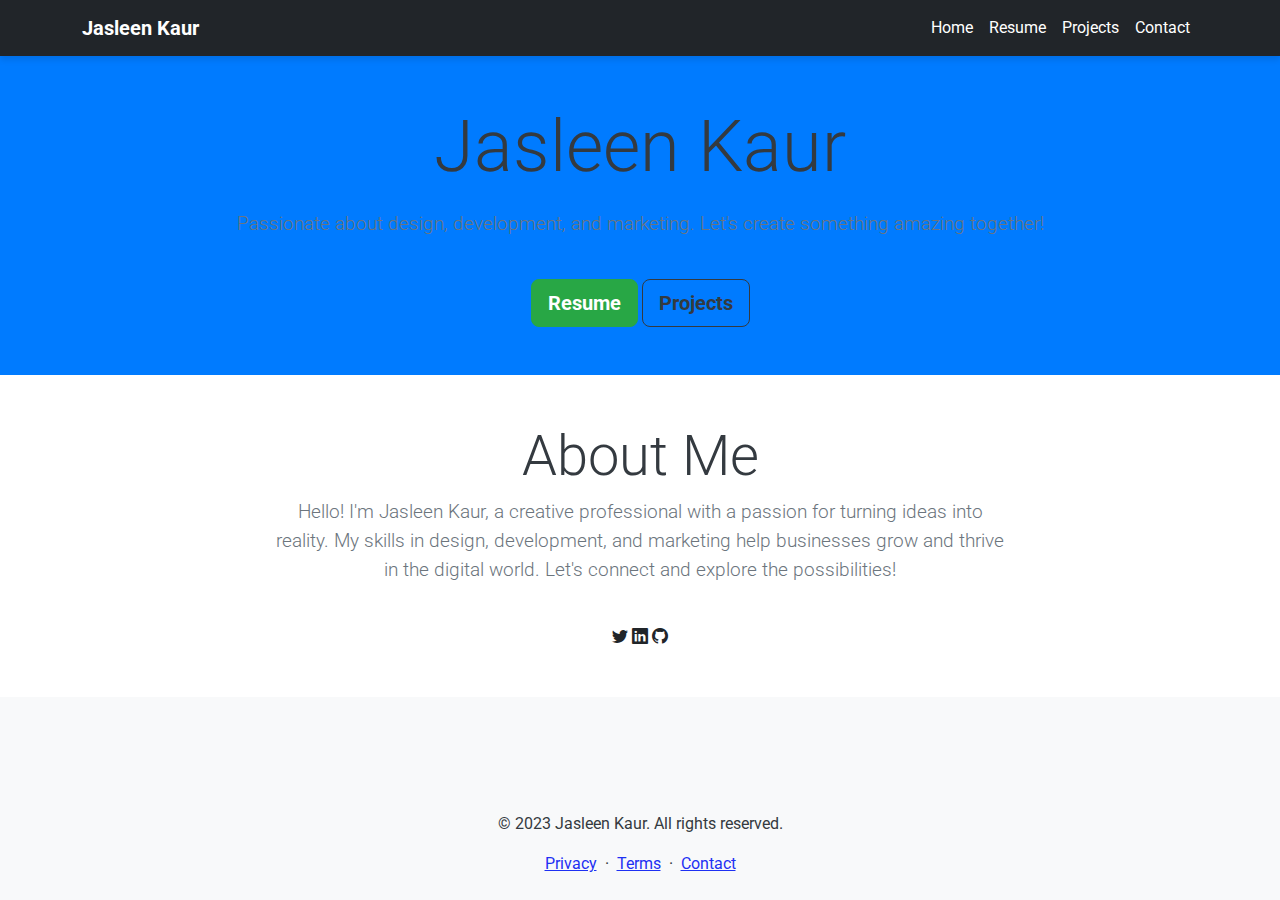
==== index.html @ 012f6db1 "initial commit" ====
<!DOCTYPE html>
<html lang="en">
  <head>
    <meta charset="utf-8" />
    <meta
      name="viewport"
      content="width=device-width, initial-scale=1, shrink-to-fit=no"
    />
    <meta name="description" content="Jasleen Kaur's Creative Portfolio" />
    <meta name="author" content="Jasleen Kaur" />
    <title>Jasleen's Portfolio</title>
    <!-- Favicon -->
    <link rel="icon" type="image/x-icon" href="assets/favicon.ico" />
    <!-- Google Fonts -->
    <link rel="preconnect" href="https://fonts.googleapis.com" />
    <link rel="preconnect" href="https://fonts.gstatic.com" crossorigin />
    <link
      href="https://fonts.googleapis.com/css2?family=Roboto:wght@300;400;700&display=swap"
      rel="stylesheet"
    />
    <!-- Bootstrap icons -->
    <link
      href="https://cdn.jsdelivr.net/npm/bootstrap-icons@1.8.1/font/bootstrap-icons.css"
      rel="stylesheet"
    />
    <!-- Custom styles -->
    <link href="css/custom-styles.css" rel="stylesheet" />
    <!-- Core theme CSS -->
    <link href="css/styles.css" rel="stylesheet" />
    <style>
      body {
        background-color: #f8f9fa;
        color: #343a40;
        font-family: "Roboto", sans-serif;
      }

      .navbar {
        background-color: #212529;
        box-shadow: 0 4px 6px rgba(0, 0, 0, 0.1);
      }

      .navbar-brand {
        color: #ffffff;
        font-weight: bold;
      }

      .navbar-nav .nav-link {
        color: #ffffff;
      }

      .navbar-toggler-icon {
        background-color: #ffffff;
      }

      header {
        background-color: #007bff;
        color: #ffffff;
        padding: 80px 0;
        text-align: center;
      }

      h1 {
        color: #343a40;
        font-size: 2.5rem;
        margin-bottom: 20px;
      }

      .lead {
        color: #6c757d;
        font-size: 1.2rem;
        margin-bottom: 40px;
      }

      .btn-primary {
        background-color: #28a745;
        border-color: #28a745;
        font-weight: bold;
      }

      .btn-outline-dark {
        color: #343a40;
        border-color: #343a40;
        font-weight: bold;
      }

      section {
        background-color: #ffffff;
        padding: 80px 0;
      }

      footer {
        background-color: #f8f9fa;
        color: #343a40;
        padding: 40px 0;
        text-align: center;
      }

      .profile-img {
        border: 8px solid #ffffff;
        border-radius: 50%;
      }
    </style>
  </head>
  <body class="d-flex flex-column h-100">
    <main class="flex-shrink-0">
      <!-- Navigation -->
      <nav class="navbar navbar-expand-lg navbar-dark">
        <div class="container">
          <a class="navbar-brand" href="index.html">Jasleen Kaur</a>
          <button
            class="navbar-toggler"
            type="button"
            data-bs-toggle="collapse"
            data-bs-target="#navbarNav"
            aria-controls="navbarNav"
            aria-expanded="false"
            aria-label="Toggle navigation"
          >
            <span class="navbar-toggler-icon"></span>
          </button>
          <div class="collapse navbar-collapse" id="navbarNav">
            <ul class="navbar-nav ms-auto">
              <li class="nav-item">
                <a class="nav-link" href="index.html">Home</a>
              </li>
              <li class="nav-item">
                <a class="nav-link" href="resume.html">Resume</a>
              </li>
              <li class="nav-item">
                <a class="nav-link" href="projects.html">Projects</a>
              </li>
              <li class="nav-item">
                <a class="nav-link" href="contact.html">Contact</a>
              </li>
            </ul>
          </div>
        </div>
      </nav>
      <!-- Header -->
      <header class="py-5">
        <div class="container">
          <h1 class="display-2">Jasleen Kaur</h1>
          <p class="lead">
            Passionate about design, development, and marketing. Let's create
            something amazing together!
          </p>
          <a class="btn btn-primary btn-lg" href="resume.html">Resume</a>
          <a class="btn btn-outline-dark btn-lg" href="projects.html"
            >Projects</a
          >
        </div>
      </header>
      <!-- About Section -->
      <section class="py-5">
        <div class="container">
          <div class="row justify-content-center">
            <div class="col-md-8 text-center">
              <h2 class="display-4">About Me</h2>
              <p class="lead">
                Hello! I'm Jasleen Kaur, a creative professional with a passion
                for turning ideas into reality. My skills in design,
                development, and marketing help businesses grow and thrive in
                the digital world. Let's connect and explore the possibilities!
              </p>
              <div class="social-links">
                <a href="#" class="text-dark"><i class="bi bi-twitter"></i></a>
                <a href="#" class="text-dark"><i class="bi bi-linkedin"></i></a>
                <a href="#" class="text-dark"><i class="bi bi-github"></i></a>
              </div>
            </div>
          </div>
        </div>
      </section>
    </main>
    <!-- Footer -->
    <footer class="py-4 mt-auto">
      <div class="container">
        <p>&copy; 2023 Jasleen Kaur. All rights reserved.</p>
        <div class="footer-links">
          <a href="#">Privacy</a>
          <span class="mx-1">&middot;</span>
          <a href="#">Terms</a>
          <span class="mx-1">&middot;</span>
          <a href="#">Contact</a>
        </div>
      </div>
    </footer>
    <!-- Bootstrap core JS -->
    <script src="https://cdn.jsdelivr.net/npm/bootstrap@5.2.3/dist/js/bootstrap.bundle.min.js"></script>
    <!-- Custom scripts -->
    <script src="js/custom-scripts.js"></script>
  </body>
</html>
---- css/styles.css ----
@charset "UTF-8";

:root {
  --bs-blue: #8157cf;
  --bs-indigo: #9968f3;
  --bs-purple: #8668be;
  --bs-pink: #953e69;
  --bs-red: #d26a75;
  --bs-orange: #fd7e14;
  --bs-yellow: #ffc107;
  --bs-green: #198754;
  --bs-teal: #20c997;
  --bs-cyan: #0dcaf0;
  --bs-black: #000;
  --bs-white: #fff;
  --bs-gray: #6c757d;
  --bs-gray-dark: #343a40;
  --bs-gray-100: #f8f9fa;
  --bs-gray-200: #e9ecef;
  --bs-gray-300: #dee2e6;
  --bs-gray-400: #ced4da;
  --bs-gray-500: #adb5bd;
  --bs-gray-600: #6c757d;
  --bs-gray-700: #495057;
  --bs-gray-800: #343a40;
  --bs-gray-900: #212529;
  --bs-primary: #6f42c1;
  --bs-secondary: #e21e80;
  --bs-success: #198754;
  --bs-info: #0dcaf0;
  --bs-warning: #ffc107;
  --bs-danger: #dc3545;
  --bs-light: #f8f9fa;
  --bs-dark: #212529;
  --bs-primary-rgb: 30, 48, 243;
  --bs-secondary-rgb: 226, 30, 128;
  --bs-success-rgb: 25, 135, 84;
  --bs-info-rgb: 13, 202, 240;
  --bs-warning-rgb: 255, 193, 7;
  --bs-danger-rgb: 220, 53, 69;
  --bs-light-rgb: 248, 249, 250;
  --bs-dark-rgb: 33, 37, 41;
  --bs-white-rgb: 255, 255, 255;
  --bs-black-rgb: 0, 0, 0;
  --bs-body-color-rgb: 33, 37, 41;
  --bs-body-bg-rgb: 255, 255, 255;
  --bs-font-sans-serif: "Plus Jakarta Sans";
  --bs-font-monospace: SFMono-Regular, Menlo, Monaco, Consolas,
    "Liberation Mono", "Courier New", monospace;
  --bs-gradient: linear-gradient(
    180deg,
    rgba(255, 255, 255, 0.15),
    rgba(255, 255, 255, 0)
  );
  --bs-body-font-family: var(--bs-font-sans-serif);
  --bs-body-font-size: 1rem;
  --bs-body-font-weight: 400;
  --bs-body-line-height: 1.5;
  --bs-body-color: #212529;
  --bs-body-bg: #fff;
  --bs-border-width: 1px;
  --bs-border-style: solid;
  --bs-border-color: #dee2e6;
  --bs-border-color-translucent: rgba(0, 0, 0, 0.175);
  --bs-border-radius: 0.375rem;
  --bs-border-radius-sm: 0.25rem;
  --bs-border-radius-lg: 0.5rem;
  --bs-border-radius-xl: 1rem;
  --bs-border-radius-2xl: 2rem;
  --bs-border-radius-pill: 50rem;
  --bs-link-color: #1e30f3;
  --bs-link-hover-color: #1826c2;
  --bs-code-color: #9b4470;
  --bs-highlight-bg: #fff3cd;
}

*,
*::before,
*::after {
  box-sizing: border-box;
}

@media (prefers-reduced-motion: no-preference) {
  :root {
    scroll-behavior: smooth;
  }
}

body {
  margin: 0;
  font-family: var(--bs-body-font-family);
  font-size: var(--bs-body-font-size);
  font-weight: var(--bs-body-font-weight);
  line-height: var(--bs-body-line-height);
  color: var(--bs-body-color);
  text-align: var(--bs-body-text-align);
  background-color: var(--bs-body-bg);
  -webkit-text-size-adjust: 100%;
  -webkit-tap-highlight-color: rgba(0, 0, 0, 0);
}

hr {
  margin: 1rem 0;
  color: inherit;
  border: 0;
  border-top: 1px solid;
  opacity: 0.25;
}

h6,
.h6,
h5,
.h5,
h4,
.h4,
h3,
.h3,
h2,
.h2,
h1,
.h1 {
  margin-top: 0;
  margin-bottom: 0.5rem;
  font-weight: 500;
  line-height: 1.2;
}

h1,
.h1 {
  font-size: calc(1.375rem + 1.5vw);
}
@media (min-width: 1200px) {
  h1,
  .h1 {
    font-size: 2.5rem;
  }
}

h2,
.h2 {
  font-size: calc(1.325rem + 0.9vw);
}
@media (min-width: 1200px) {
  h2,
  .h2 {
    font-size: 2rem;
  }
}

h3,
.h3 {
  font-size: calc(1.3rem + 0.6vw);
}
@media (min-width: 1200px) {
  h3,
  .h3 {
    font-size: 1.75rem;
  }
}

h4,
.h4 {
  font-size: calc(1.275rem + 0.3vw);
}
@media (min-width: 1200px) {
  h4,
  .h4 {
    font-size: 1.5rem;
  }
}

h5,
.h5 {
  font-size: 1.25rem;
}

h6,
.h6 {
  font-size: 1rem;
}

p {
  margin-top: 0;
  margin-bottom: 1rem;
}

abbr[title] {
  -webkit-text-decoration: underline dotted;
  text-decoration: underline dotted;
  cursor: help;
  -webkit-text-decoration-skip-ink: none;
  text-decoration-skip-ink: none;
}

address {
  margin-bottom: 1rem;
  font-style: normal;
  line-height: inherit;
}

ol,
ul {
  padding-left: 2rem;
}

ol,
ul,
dl {
  margin-top: 0;
  margin-bottom: 1rem;
}

ol ol,
ul ul,
ol ul,
ul ol {
  margin-bottom: 0;
}

dt {
  font-weight: 700;
}

dd {
  margin-bottom: 0.5rem;
  margin-left: 0;
}

blockquote {
  margin: 0 0 1rem;
}

b,
strong {
  font-weight: bolder;
}

small,
.small {
  font-size: 0.875em;
}

mark,
.mark {
  padding: 0.1875em;
  background-color: var(--bs-highlight-bg);
}

sub,
sup {
  position: relative;
  font-size: 0.75em;
  line-height: 0;
  vertical-align: baseline;
}

sub {
  bottom: -0.25em;
}

sup {
  top: -0.5em;
}

a {
  color: var(--bs-link-color);
  text-decoration: underline;
}
a:hover {
  color: var(--bs-link-hover-color);
}

a:not([href]):not([class]),
a:not([href]):not([class]):hover {
  color: inherit;
  text-decoration: none;
}

pre,
code,
kbd,
samp {
  font-family: var(--bs-font-monospace);
  font-size: 1em;
}

pre {
  display: block;
  margin-top: 0;
  margin-bottom: 1rem;
  overflow: auto;
  font-size: 0.875em;
}
pre code {
  font-size: inherit;
  color: inherit;
  word-break: normal;
}

code {
  font-size: 0.875em;
  color: var(--bs-code-color);
  word-wrap: break-word;
}
a > code {
  color: inherit;
}

kbd {
  padding: 0.1875rem 0.375rem;
  font-size: 0.875em;
  color: var(--bs-body-bg);
  background-color: var(--bs-body-color);
  border-radius: 0.25rem;
}
kbd kbd {
  padding: 0;
  font-size: 1em;
}

figure {
  margin: 0 0 1rem;
}

img,
svg {
  vertical-align: middle;
}

table {
  caption-side: bottom;
  border-collapse: collapse;
}

caption {
  padding-top: 0.5rem;
  padding-bottom: 0.5rem;
  color: #6c757d;
  text-align: left;
}

th {
  text-align: inherit;
  text-align: -webkit-match-parent;
}

thead,
tbody,
tfoot,
tr,
td,
th {
  border-color: inherit;
  border-style: solid;
  border-width: 0;
}

label {
  display: inline-block;
}

button {
  border-radius: 0;
}

button:focus:not(:focus-visible) {
  outline: 0;
}

input,
button,
select,
optgroup,
textarea {
  margin: 0;
  font-family: inherit;
  font-size: inherit;
  line-height: inherit;
}

button,
select {
  text-transform: none;
}

[role="button"] {
  cursor: pointer;
}

select {
  word-wrap: normal;
}
select:disabled {
  opacity: 1;
}

[list]:not([type="date"]):not([type="datetime-local"]):not([type="month"]):not(
    [type="week"]
  ):not([type="time"])::-webkit-calendar-picker-indicator {
  display: none !important;
}

button,
[type="button"],
[type="reset"],
[type="submit"] {
  -webkit-appearance: button;
}
button:not(:disabled),
[type="button"]:not(:disabled),
[type="reset"]:not(:disabled),
[type="submit"]:not(:disabled) {
  cursor: pointer;
}

::-moz-focus-inner {
  padding: 0;
  border-style: none;
}

textarea {
  resize: vertical;
}

fieldset {
  min-width: 0;
  padding: 0;
  margin: 0;
  border: 0;
}

legend {
  float: left;
  width: 100%;
  padding: 0;
  margin-bottom: 0.5rem;
  font-size: calc(1.275rem + 0.3vw);
  line-height: inherit;
}
@media (min-width: 1200px) {
  legend {
    font-size: 1.5rem;
  }
}
legend + * {
  clear: left;
}

::-webkit-datetime-edit-fields-wrapper,
::-webkit-datetime-edit-text,
::-webkit-datetime-edit-minute,
::-webkit-datetime-edit-hour-field,
::-webkit-datetime-edit-day-field,
::-webkit-datetime-edit-month-field,
::-webkit-datetime-edit-year-field {
  padding: 0;
}

::-webkit-inner-spin-button {
  height: auto;
}

[type="search"] {
  outline-offset: -2px;
  -webkit-appearance: textfield;
}

/* rtl:raw:
[type="tel"],
[type="url"],
[type="email"],
[type="number"] {
  direction: ltr;
}
*/
::-webkit-search-decoration {
  -webkit-appearance: none;
}

::-webkit-color-swatch-wrapper {
  padding: 0;
}

::file-selector-button {
  font: inherit;
  -webkit-appearance: button;
}

output {
  display: inline-block;
}

iframe {
  border: 0;
}

summary {
  display: list-item;
  cursor: pointer;
}

progress {
  vertical-align: baseline;
}

[hidden] {
  display: none !important;
}

.lead {
  font-size: 1.25rem;
  font-weight: 300;
}

.display-1 {
  font-size: calc(1.625rem + 4.5vw);
  font-weight: 300;
  line-height: 1.2;
}
@media (min-width: 1200px) {
  .display-1 {
    font-size: 5rem;
  }
}

.display-2 {
  font-size: calc(1.575rem + 3.9vw);
  font-weight: 300;
  line-height: 1.2;
}
@media (min-width: 1200px) {
  .display-2 {
    font-size: 4.5rem;
  }
}

.display-3 {
  font-size: calc(1.525rem + 3.3vw);
  font-weight: 300;
  line-height: 1.2;
}
@media (min-width: 1200px) {
  .display-3 {
    font-size: 4rem;
  }
}

.display-4 {
  font-size: calc(1.475rem + 2.7vw);
  font-weight: 300;
  line-height: 1.2;
}
@media (min-width: 1200px) {
  .display-4 {
    font-size: 3.5rem;
  }
}

.display-5 {
  font-size: calc(1.425rem + 2.1vw);
  font-weight: 300;
  line-height: 1.2;
}
@media (min-width: 1200px) {
  .display-5 {
    font-size: 3rem;
  }
}

.display-6 {
  font-size: calc(1.375rem + 1.5vw);
  font-weight: 300;
  line-height: 1.2;
}
@media (min-width: 1200px) {
  .display-6 {
    font-size: 2.5rem;
  }
}

.list-unstyled {
  padding-left: 0;
  list-style: none;
}

.list-inline {
  padding-left: 0;
  list-style: none;
}

.list-inline-item {
  display: inline-block;
}
.list-inline-item:not(:last-child) {
  margin-right: 0.5rem;
}

.initialism {
  font-size: 0.875em;
  text-transform: uppercase;
}

.blockquote {
  margin-bottom: 1rem;
  font-size: 1.25rem;
}
.blockquote > :last-child {
  margin-bottom: 0;
}

.blockquote-footer {
  margin-top: -1rem;
  margin-bottom: 1rem;
  font-size: 0.875em;
  color: #6c757d;
}
.blockquote-footer::before {
  content: "— ";
}

.img-fluid {
  max-width: 100%;
  height: auto;
}

.img-thumbnail {
  padding: 0.25rem;
  background-color: #fff;
  border: 1px solid var(--bs-border-color);
  border-radius: 0.375rem;
  max-width: 100%;
  height: auto;
}

.figure {
  display: inline-block;
}

.figure-img {
  margin-bottom: 0.5rem;
  line-height: 1;
}

.figure-caption {
  font-size: 0.875em;
  color: #6c757d;
}

.container,
.container-fluid,
.container-xxl,
.container-xl,
.container-lg,
.container-md,
.container-sm {
  --bs-gutter-x: 1.5rem;
  --bs-gutter-y: 0;
  width: 100%;
  padding-right: calc(var(--bs-gutter-x) * 0.5);
  padding-left: calc(var(--bs-gutter-x) * 0.5);
  margin-right: auto;
  margin-left: auto;
}

@media (min-width: 576px) {
  .container-sm,
  .container {
    max-width: 540px;
  }
}
@media (min-width: 768px) {
  .container-md,
  .container-sm,
  .container {
    max-width: 720px;
  }
}
@media (min-width: 992px) {
  .container-lg,
  .container-md,
  .container-sm,
  .container {
    max-width: 960px;
  }
}
@media (min-width: 1200px) {
  .container-xl,
  .container-lg,
  .container-md,
  .container-sm,
  .container {
    max-width: 1140px;
  }
}
@media (min-width: 1400px) {
  .container-xxl,
  .container-xl,
  .container-lg,
  .container-md,
  .container-sm,
  .container {
    max-width: 1320px;
  }
}
.row {
  --bs-gutter-x: 1.5rem;
  --bs-gutter-y: 0;
  display: flex;
  flex-wrap: wrap;
  margin-top: calc(-1 * var(--bs-gutter-y));
  margin-right: calc(-0.5 * var(--bs-gutter-x));
  margin-left: calc(-0.5 * var(--bs-gutter-x));
}
.row > * {
  flex-shrink: 0;
  width: 100%;
  max-width: 100%;
  padding-right: calc(var(--bs-gutter-x) * 0.5);
  padding-left: calc(var(--bs-gutter-x) * 0.5);
  margin-top: var(--bs-gutter-y);
}

.col {
  flex: 1 0 0%;
}

.row-cols-auto > * {
  flex: 0 0 auto;
  width: auto;
}

.row-cols-1 > * {
  flex: 0 0 auto;
  width: 100%;
}

.row-cols-2 > * {
  flex: 0 0 auto;
  width: 50%;
}

.row-cols-3 > * {
  flex: 0 0 auto;
  width: 33.3333333333%;
}

.row-cols-4 > * {
  flex: 0 0 auto;
  width: 25%;
}

.row-cols-5 > * {
  flex: 0 0 auto;
  width: 20%;
}

.row-cols-6 > * {
  flex: 0 0 auto;
  width: 16.6666666667%;
}

.col-auto {
  flex: 0 0 auto;
  width: auto;
}

.col-1 {
  flex: 0 0 auto;
  width: 8.33333333%;
}

.col-2 {
  flex: 0 0 auto;
  width: 16.66666667%;
}

.col-3 {
  flex: 0 0 auto;
  width: 25%;
}

.col-4 {
  flex: 0 0 auto;
  width: 33.33333333%;
}

.col-5 {
  flex: 0 0 auto;
  width: 41.66666667%;
}

.col-6 {
  flex: 0 0 auto;
  width: 50%;
}

.col-7 {
  flex: 0 0 auto;
  width: 58.33333333%;
}

.col-8 {
  flex: 0 0 auto;
  width: 66.66666667%;
}

.col-9 {
  flex: 0 0 auto;
  width: 75%;
}

.col-10 {
  flex: 0 0 auto;
  width: 83.33333333%;
}

.col-11 {
  flex: 0 0 auto;
  width: 91.66666667%;
}

.col-12 {
  flex: 0 0 auto;
  width: 100%;
}

.offset-1 {
  margin-left: 8.33333333%;
}

.offset-2 {
  margin-left: 16.66666667%;
}

.offset-3 {
  margin-left: 25%;
}

.offset-4 {
  margin-left: 33.33333333%;
}

.offset-5 {
  margin-left: 41.66666667%;
}

.offset-6 {
  margin-left: 50%;
}

.offset-7 {
  margin-left: 58.33333333%;
}

.offset-8 {
  margin-left: 66.66666667%;
}

.offset-9 {
  margin-left: 75%;
}

.offset-10 {
  margin-left: 83.33333333%;
}

.offset-11 {
  margin-left: 91.66666667%;
}

.g-0,
.gx-0 {
  --bs-gutter-x: 0;
}

.g-0,
.gy-0 {
  --bs-gutter-y: 0;
}

.g-1,
.gx-1 {
  --bs-gutter-x: 0.25rem;
}

.g-1,
.gy-1 {
  --bs-gutter-y: 0.25rem;
}

.g-2,
.gx-2 {
  --bs-gutter-x: 0.5rem;
}

.g-2,
.gy-2 {
  --bs-gutter-y: 0.5rem;
}

.g-3,
.gx-3 {
  --bs-gutter-x: 1rem;
}

.g-3,
.gy-3 {
  --bs-gutter-y: 1rem;
}

.g-4,
.gx-4 {
  --bs-gutter-x: 1.5rem;
}

.g-4,
.gy-4 {
  --bs-gutter-y: 1.5rem;
}

.g-5,
.gx-5 {
  --bs-gutter-x: 3rem;
}

.g-5,
.gy-5 {
  --bs-gutter-y: 3rem;
}

@media (min-width: 576px) {
  .col-sm {
    flex: 1 0 0%;
  }
  .row-cols-sm-auto > * {
    flex: 0 0 auto;
    width: auto;
  }
  .row-cols-sm-1 > * {
    flex: 0 0 auto;
    width: 100%;
  }
  .row-cols-sm-2 > * {
    flex: 0 0 auto;
    width: 50%;
  }
  .row-cols-sm-3 > * {
    flex: 0 0 auto;
    width: 33.3333333333%;
  }
  .row-cols-sm-4 > * {
    flex: 0 0 auto;
    width: 25%;
  }
  .row-cols-sm-5 > * {
    flex: 0 0 auto;
    width: 20%;
  }
  .row-cols-sm-6 > * {
    flex: 0 0 auto;
    width: 16.6666666667%;
  }
  .col-sm-auto {
    flex: 0 0 auto;
    width: auto;
  }
  .col-sm-1 {
    flex: 0 0 auto;
    width: 8.33333333%;
  }
  .col-sm-2 {
    flex: 0 0 auto;
    width: 16.66666667%;
  }
  .col-sm-3 {
    flex: 0 0 auto;
    width: 25%;
  }
  .col-sm-4 {
    flex: 0 0 auto;
    width: 33.33333333%;
  }
  .col-sm-5 {
    flex: 0 0 auto;
    width: 41.66666667%;
  }
  .col-sm-6 {
    flex: 0 0 auto;
    width: 50%;
  }
  .col-sm-7 {
    flex: 0 0 auto;
    width: 58.33333333%;
  }
  .col-sm-8 {
    flex: 0 0 auto;
    width: 66.66666667%;
  }
  .col-sm-9 {
    flex: 0 0 auto;
    width: 75%;
  }
  .col-sm-10 {
    flex: 0 0 auto;
    width: 83.33333333%;
  }
  .col-sm-11 {
    flex: 0 0 auto;
    width: 91.66666667%;
  }
  .col-sm-12 {
    flex: 0 0 auto;
    width: 100%;
  }
  .offset-sm-0 {
    margin-left: 0;
  }
  .offset-sm-1 {
    margin-left: 8.33333333%;
  }
  .offset-sm-2 {
    margin-left: 16.66666667%;
  }
  .offset-sm-3 {
    margin-left: 25%;
  }
  .offset-sm-4 {
    margin-left: 33.33333333%;
  }
  .offset-sm-5 {
    margin-left: 41.66666667%;
  }
  .offset-sm-6 {
    margin-left: 50%;
  }
  .offset-sm-7 {
    margin-left: 58.33333333%;
  }
  .offset-sm-8 {
    margin-left: 66.66666667%;
  }
  .offset-sm-9 {
    margin-left: 75%;
  }
  .offset-sm-10 {
    margin-left: 83.33333333%;
  }
  .offset-sm-11 {
    margin-left: 91.66666667%;
  }
  .g-sm-0,
  .gx-sm-0 {
    --bs-gutter-x: 0;
  }
  .g-sm-0,
  .gy-sm-0 {
    --bs-gutter-y: 0;
  }
  .g-sm-1,
  .gx-sm-1 {
    --bs-gutter-x: 0.25rem;
  }
  .g-sm-1,
  .gy-sm-1 {
    --bs-gutter-y: 0.25rem;
  }
  .g-sm-2,
  .gx-sm-2 {
    --bs-gutter-x: 0.5rem;
  }
  .g-sm-2,
  .gy-sm-2 {
    --bs-gutter-y: 0.5rem;
  }
  .g-sm-3,
  .gx-sm-3 {
    --bs-gutter-x: 1rem;
  }
  .g-sm-3,
  .gy-sm-3 {
    --bs-gutter-y: 1rem;
  }
  .g-sm-4,
  .gx-sm-4 {
    --bs-gutter-x: 1.5rem;
  }
  .g-sm-4,
  .gy-sm-4 {
    --bs-gutter-y: 1.5rem;
  }
  .g-sm-5,
  .gx-sm-5 {
    --bs-gutter-x: 3rem;
  }
  .g-sm-5,
  .gy-sm-5 {
    --bs-gutter-y: 3rem;
  }
}
@media (min-width: 768px) {
  .col-md {
    flex: 1 0 0%;
  }
  .row-cols-md-auto > * {
    flex: 0 0 auto;
    width: auto;
  }
  .row-cols-md-1 > * {
    flex: 0 0 auto;
    width: 100%;
  }
  .row-cols-md-2 > * {
    flex: 0 0 auto;
    width: 50%;
  }
  .row-cols-md-3 > * {
    flex: 0 0 auto;
    width: 33.3333333333%;
  }
  .row-cols-md-4 > * {
    flex: 0 0 auto;
    width: 25%;
  }
  .row-cols-md-5 > * {
    flex: 0 0 auto;
    width: 20%;
  }
  .row-cols-md-6 > * {
    flex: 0 0 auto;
    width: 16.6666666667%;
  }
  .col-md-auto {
    flex: 0 0 auto;
    width: auto;
  }
  .col-md-1 {
    flex: 0 0 auto;
    width: 8.33333333%;
  }
  .col-md-2 {
    flex: 0 0 auto;
    width: 16.66666667%;
  }
  .col-md-3 {
    flex: 0 0 auto;
    width: 25%;
  }
  .col-md-4 {
    flex: 0 0 auto;
    width: 33.33333333%;
  }
  .col-md-5 {
    flex: 0 0 auto;
    width: 41.66666667%;
  }
  .col-md-6 {
    flex: 0 0 auto;
    width: 50%;
  }
  .col-md-7 {
    flex: 0 0 auto;
    width: 58.33333333%;
  }
  .col-md-8 {
    flex: 0 0 auto;
    width: 66.66666667%;
  }
  .col-md-9 {
    flex: 0 0 auto;
    width: 75%;
  }
  .col-md-10 {
    flex: 0 0 auto;
    width: 83.33333333%;
  }
  .col-md-11 {
    flex: 0 0 auto;
    width: 91.66666667%;
  }
  .col-md-12 {
    flex: 0 0 auto;
    width: 100%;
  }
  .offset-md-0 {
    margin-left: 0;
  }
  .offset-md-1 {
    margin-left: 8.33333333%;
  }
  .offset-md-2 {
    margin-left: 16.66666667%;
  }
  .offset-md-3 {
    margin-left: 25%;
  }
  .offset-md-4 {
    margin-left: 33.33333333%;
  }
  .offset-md-5 {
    margin-left: 41.66666667%;
  }
  .offset-md-6 {
    margin-left: 50%;
  }
  .offset-md-7 {
    margin-left: 58.33333333%;
  }
  .offset-md-8 {
    margin-left: 66.66666667%;
  }
  .offset-md-9 {
    margin-left: 75%;
  }
  .offset-md-10 {
    margin-left: 83.33333333%;
  }
  .offset-md-11 {
    margin-left: 91.66666667%;
  }
  .g-md-0,
  .gx-md-0 {
    --bs-gutter-x: 0;
  }
  .g-md-0,
  .gy-md-0 {
    --bs-gutter-y: 0;
  }
  .g-md-1,
  .gx-md-1 {
    --bs-gutter-x: 0.25rem;
  }
  .g-md-1,
  .gy-md-1 {
    --bs-gutter-y: 0.25rem;
  }
  .g-md-2,
  .gx-md-2 {
    --bs-gutter-x: 0.5rem;
  }
  .g-md-2,
  .gy-md-2 {
    --bs-gutter-y: 0.5rem;
  }
  .g-md-3,
  .gx-md-3 {
    --bs-gutter-x: 1rem;
  }
  .g-md-3,
  .gy-md-3 {
    --bs-gutter-y: 1rem;
  }
  .g-md-4,
  .gx-md-4 {
    --bs-gutter-x: 1.5rem;
  }
  .g-md-4,
  .gy-md-4 {
    --bs-gutter-y: 1.5rem;
  }
  .g-md-5,
  .gx-md-5 {
    --bs-gutter-x: 3rem;
  }
  .g-md-5,
  .gy-md-5 {
    --bs-gutter-y: 3rem;
  }
}
@media (min-width: 992px) {
  .col-lg {
    flex: 1 0 0%;
  }
  .row-cols-lg-auto > * {
    flex: 0 0 auto;
    width: auto;
  }
  .row-cols-lg-1 > * {
    flex: 0 0 auto;
    width: 100%;
  }
  .row-cols-lg-2 > * {
    flex: 0 0 auto;
    width: 50%;
  }
  .row-cols-lg-3 > * {
    flex: 0 0 auto;
    width: 33.3333333333%;
  }
  .row-cols-lg-4 > * {
    flex: 0 0 auto;
    width: 25%;
  }
  .row-cols-lg-5 > * {
    flex: 0 0 auto;
    width: 20%;
  }
  .row-cols-lg-6 > * {
    flex: 0 0 auto;
    width: 16.6666666667%;
  }
  .col-lg-auto {
    flex: 0 0 auto;
    width: auto;
  }
  .col-lg-1 {
    flex: 0 0 auto;
    width: 8.33333333%;
  }
  .col-lg-2 {
    flex: 0 0 auto;
    width: 16.66666667%;
  }
  .col-lg-3 {
    flex: 0 0 auto;
    width: 25%;
  }
  .col-lg-4 {
    flex: 0 0 auto;
    width: 33.33333333%;
  }
  .col-lg-5 {
    flex: 0 0 auto;
    width: 41.66666667%;
  }
  .col-lg-6 {
    flex: 0 0 auto;
    width: 50%;
  }
  .col-lg-7 {
    flex: 0 0 auto;
    width: 58.33333333%;
  }
  .col-lg-8 {
    flex: 0 0 auto;
    width: 66.66666667%;
  }
  .col-lg-9 {
    flex: 0 0 auto;
    width: 75%;
  }
  .col-lg-10 {
    flex: 0 0 auto;
    width: 83.33333333%;
  }
  .col-lg-11 {
    flex: 0 0 auto;
    width: 91.66666667%;
  }
  .col-lg-12 {
    flex: 0 0 auto;
    width: 100%;
  }
  .offset-lg-0 {
    margin-left: 0;
  }
  .offset-lg-1 {
    margin-left: 8.33333333%;
  }
  .offset-lg-2 {
    margin-left: 16.66666667%;
  }
  .offset-lg-3 {
    margin-left: 25%;
  }
  .offset-lg-4 {
    margin-left: 33.33333333%;
  }
  .offset-lg-5 {
    margin-left: 41.66666667%;
  }
  .offset-lg-6 {
    margin-left: 50%;
  }
  .offset-lg-7 {
    margin-left: 58.33333333%;
  }
  .offset-lg-8 {
    margin-left: 66.66666667%;
  }
  .offset-lg-9 {
    margin-left: 75%;
  }
  .offset-lg-10 {
    margin-left: 83.33333333%;
  }
  .offset-lg-11 {
    margin-left: 91.66666667%;
  }
  .g-lg-0,
  .gx-lg-0 {
    --bs-gutter-x: 0;
  }
  .g-lg-0,
  .gy-lg-0 {
    --bs-gutter-y: 0;
  }
  .g-lg-1,
  .gx-lg-1 {
    --bs-gutter-x: 0.25rem;
  }
  .g-lg-1,
  .gy-lg-1 {
    --bs-gutter-y: 0.25rem;
  }
  .g-lg-2,
  .gx-lg-2 {
    --bs-gutter-x: 0.5rem;
  }
  .g-lg-2,
  .gy-lg-2 {
    --bs-gutter-y: 0.5rem;
  }
  .g-lg-3,
  .gx-lg-3 {
    --bs-gutter-x: 1rem;
  }
  .g-lg-3,
  .gy-lg-3 {
    --bs-gutter-y: 1rem;
  }
  .g-lg-4,
  .gx-lg-4 {
    --bs-gutter-x: 1.5rem;
  }
  .g-lg-4,
  .gy-lg-4 {
    --bs-gutter-y: 1.5rem;
  }
  .g-lg-5,
  .gx-lg-5 {
    --bs-gutter-x: 3rem;
  }
  .g-lg-5,
  .gy-lg-5 {
    --bs-gutter-y: 3rem;
  }
}
@media (min-width: 1200px) {
  .col-xl {
    flex: 1 0 0%;
  }
  .row-cols-xl-auto > * {
    flex: 0 0 auto;
    width: auto;
  }
  .row-cols-xl-1 > * {
    flex: 0 0 auto;
    width: 100%;
  }
  .row-cols-xl-2 > * {
    flex: 0 0 auto;
    width: 50%;
  }
  .row-cols-xl-3 > * {
    flex: 0 0 auto;
    width: 33.3333333333%;
  }
  .row-cols-xl-4 > * {
    flex: 0 0 auto;
    width: 25%;
  }
  .row-cols-xl-5 > * {
    flex: 0 0 auto;
    width: 20%;
  }
  .row-cols-xl-6 > * {
    flex: 0 0 auto;
    width: 16.6666666667%;
  }
  .col-xl-auto {
    flex: 0 0 auto;
    width: auto;
  }
  .col-xl-1 {
    flex: 0 0 auto;
    width: 8.33333333%;
  }
  .col-xl-2 {
    flex: 0 0 auto;
    width: 16.66666667%;
  }
  .col-xl-3 {
    flex: 0 0 auto;
    width: 25%;
  }
  .col-xl-4 {
    flex: 0 0 auto;
    width: 33.33333333%;
  }
  .col-xl-5 {
    flex: 0 0 auto;
    width: 41.66666667%;
  }
  .col-xl-6 {
    flex: 0 0 auto;
    width: 50%;
  }
  .col-xl-7 {
    flex: 0 0 auto;
    width: 58.33333333%;
  }
  .col-xl-8 {
    flex: 0 0 auto;
    width: 66.66666667%;
  }
  .col-xl-9 {
    flex: 0 0 auto;
    width: 75%;
  }
  .col-xl-10 {
    flex: 0 0 auto;
    width: 83.33333333%;
  }
  .col-xl-11 {
    flex: 0 0 auto;
    width: 91.66666667%;
  }
  .col-xl-12 {
    flex: 0 0 auto;
    width: 100%;
  }
  .offset-xl-0 {
    margin-left: 0;
  }
  .offset-xl-1 {
    margin-left: 8.33333333%;
  }
  .offset-xl-2 {
    margin-left: 16.66666667%;
  }
  .offset-xl-3 {
    margin-left: 25%;
  }
  .offset-xl-4 {
    margin-left: 33.33333333%;
  }
  .offset-xl-5 {
    margin-left: 41.66666667%;
  }
  .offset-xl-6 {
    margin-left: 50%;
  }
  .offset-xl-7 {
    margin-left: 58.33333333%;
  }
  .offset-xl-8 {
    margin-left: 66.66666667%;
  }
  .offset-xl-9 {
    margin-left: 75%;
  }
  .offset-xl-10 {
    margin-left: 83.33333333%;
  }
  .offset-xl-11 {
    margin-left: 91.66666667%;
  }
  .g-xl-0,
  .gx-xl-0 {
    --bs-gutter-x: 0;
  }
  .g-xl-0,
  .gy-xl-0 {
    --bs-gutter-y: 0;
  }
  .g-xl-1,
  .gx-xl-1 {
    --bs-gutter-x: 0.25rem;
  }
  .g-xl-1,
  .gy-xl-1 {
    --bs-gutter-y: 0.25rem;
  }
  .g-xl-2,
  .gx-xl-2 {
    --bs-gutter-x: 0.5rem;
  }
  .g-xl-2,
  .gy-xl-2 {
    --bs-gutter-y: 0.5rem;
  }
  .g-xl-3,
  .gx-xl-3 {
    --bs-gutter-x: 1rem;
  }
  .g-xl-3,
  .gy-xl-3 {
    --bs-gutter-y: 1rem;
  }
  .g-xl-4,
  .gx-xl-4 {
    --bs-gutter-x: 1.5rem;
  }
  .g-xl-4,
  .gy-xl-4 {
    --bs-gutter-y: 1.5rem;
  }
  .g-xl-5,
  .gx-xl-5 {
    --bs-gutter-x: 3rem;
  }
  .g-xl-5,
  .gy-xl-5 {
    --bs-gutter-y: 3rem;
  }
}
@media (min-width: 1400px) {
  .col-xxl {
    flex: 1 0 0%;
  }
  .row-cols-xxl-auto > * {
    flex: 0 0 auto;
    width: auto;
  }
  .row-cols-xxl-1 > * {
    flex: 0 0 auto;
    width: 100%;
  }
  .row-cols-xxl-2 > * {
    flex: 0 0 auto;
    width: 50%;
  }
  .row-cols-xxl-3 > * {
    flex: 0 0 auto;
    width: 33.3333333333%;
  }
  .row-cols-xxl-4 > * {
    flex: 0 0 auto;
    width: 25%;
  }
  .row-cols-xxl-5 > * {
    flex: 0 0 auto;
    width: 20%;
  }
  .row-cols-xxl-6 > * {
    flex: 0 0 auto;
    width: 16.6666666667%;
  }
  .col-xxl-auto {
    flex: 0 0 auto;
    width: auto;
  }
  .col-xxl-1 {
    flex: 0 0 auto;
    width: 8.33333333%;
  }
  .col-xxl-2 {
    flex: 0 0 auto;
    width: 16.66666667%;
  }
  .col-xxl-3 {
    flex: 0 0 auto;
    width: 25%;
  }
  .col-xxl-4 {
    flex: 0 0 auto;
    width: 33.33333333%;
  }
  .col-xxl-5 {
    flex: 0 0 auto;
    width: 41.66666667%;
  }
  .col-xxl-6 {
    flex: 0 0 auto;
    width: 50%;
  }
  .col-xxl-7 {
    flex: 0 0 auto;
    width: 58.33333333%;
  }
  .col-xxl-8 {
    flex: 0 0 auto;
    width: 66.66666667%;
  }
  .col-xxl-9 {
    flex: 0 0 auto;
    width: 75%;
  }
  .col-xxl-10 {
    flex: 0 0 auto;
    width: 83.33333333%;
  }
  .col-xxl-11 {
    flex: 0 0 auto;
    width: 91.66666667%;
  }
  .col-xxl-12 {
    flex: 0 0 auto;
    width: 100%;
  }
  .offset-xxl-0 {
    margin-left: 0;
  }
  .offset-xxl-1 {
    margin-left: 8.33333333%;
  }
  .offset-xxl-2 {
    margin-left: 16.66666667%;
  }
  .offset-xxl-3 {
    margin-left: 25%;
  }
  .offset-xxl-4 {
    margin-left: 33.33333333%;
  }
  .offset-xxl-5 {
    margin-left: 41.66666667%;
  }
  .offset-xxl-6 {
    margin-left: 50%;
  }
  .offset-xxl-7 {
    margin-left: 58.33333333%;
  }
  .offset-xxl-8 {
    margin-left: 66.66666667%;
  }
  .offset-xxl-9 {
    margin-left: 75%;
  }
  .offset-xxl-10 {
    margin-left: 83.33333333%;
  }
  .offset-xxl-11 {
    margin-left: 91.66666667%;
  }
  .g-xxl-0,
  .gx-xxl-0 {
    --bs-gutter-x: 0;
  }
  .g-xxl-0,
  .gy-xxl-0 {
    --bs-gutter-y: 0;
  }
  .g-xxl-1,
  .gx-xxl-1 {
    --bs-gutter-x: 0.25rem;
  }
  .g-xxl-1,
  .gy-xxl-1 {
    --bs-gutter-y: 0.25rem;
  }
  .g-xxl-2,
  .gx-xxl-2 {
    --bs-gutter-x: 0.5rem;
  }
  .g-xxl-2,
  .gy-xxl-2 {
    --bs-gutter-y: 0.5rem;
  }
  .g-xxl-3,
  .gx-xxl-3 {
    --bs-gutter-x: 1rem;
  }
  .g-xxl-3,
  .gy-xxl-3 {
    --bs-gutter-y: 1rem;
  }
  .g-xxl-4,
  .gx-xxl-4 {
    --bs-gutter-x: 1.5rem;
  }
  .g-xxl-4,
  .gy-xxl-4 {
    --bs-gutter-y: 1.5rem;
  }
  .g-xxl-5,
  .gx-xxl-5 {
    --bs-gutter-x: 3rem;
  }
  .g-xxl-5,
  .gy-xxl-5 {
    --bs-gutter-y: 3rem;
  }
}
.table {
  --bs-table-color: var(--bs-body-color);
  --bs-table-bg: transparent;
  --bs-table-border-color: var(--bs-border-color);
  --bs-table-accent-bg: transparent;
  --bs-table-striped-color: var(--bs-body-color);
  --bs-table-striped-bg: rgba(0, 0, 0, 0.05);
  --bs-table-active-color: var(--bs-body-color);
  --bs-table-active-bg: rgba(0, 0, 0, 0.1);
  --bs-table-hover-color: var(--bs-body-color);
  --bs-table-hover-bg: rgba(0, 0, 0, 0.075);
  width: 100%;
  margin-bottom: 1rem;
  color: var(--bs-table-color);
  vertical-align: top;
  border-color: var(--bs-table-border-color);
}
.table > :not(caption) > * > * {
  padding: 0.5rem 0.5rem;
  background-color: var(--bs-table-bg);
  border-bottom-width: 1px;
  box-shadow: inset 0 0 0 9999px var(--bs-table-accent-bg);
}
.table > tbody {
  vertical-align: inherit;
}
.table > thead {
  vertical-align: bottom;
}

.table-group-divider {
  border-top: 2px solid currentcolor;
}

.caption-top {
  caption-side: top;
}

.table-sm > :not(caption) > * > * {
  padding: 0.25rem 0.25rem;
}

.table-bordered > :not(caption) > * {
  border-width: 1px 0;
}
.table-bordered > :not(caption) > * > * {
  border-width: 0 1px;
}

.table-borderless > :not(caption) > * > * {
  border-bottom-width: 0;
}
.table-borderless > :not(:first-child) {
  border-top-width: 0;
}

.table-striped > tbody > tr:nth-of-type(odd) > * {
  --bs-table-accent-bg: var(--bs-table-striped-bg);
  color: var(--bs-table-striped-color);
}

.table-striped-columns > :not(caption) > tr > :nth-child(even) {
  --bs-table-accent-bg: var(--bs-table-striped-bg);
  color: var(--bs-table-striped-color);
}

.table-active {
  --bs-table-accent-bg: var(--bs-table-active-bg);
  color: var(--bs-table-active-color);
}

.table-hover > tbody > tr:hover > * {
  --bs-table-accent-bg: var(--bs-table-hover-bg);
  color: var(--bs-table-hover-color);
}

.table-primary {
  --bs-table-color: #000;
  --bs-table-bg: #d2d6fd;
  --bs-table-border-color: #bdc1e4;
  --bs-table-striped-bg: #c8cbf0;
  --bs-table-striped-color: #000;
  --bs-table-active-bg: #bdc1e4;
  --bs-table-active-color: #000;
  --bs-table-hover-bg: #c2c6ea;
  --bs-table-hover-color: #000;
  color: var(--bs-table-color);
  border-color: var(--bs-table-border-color);
}

.table-secondary {
  --bs-table-color: #000;
  --bs-table-bg: #f9d2e6;
  --bs-table-border-color: #e0bdcf;
  --bs-table-striped-bg: #edc8db;
  --bs-table-striped-color: #000;
  --bs-table-active-bg: #e0bdcf;
  --bs-table-active-color: #000;
  --bs-table-hover-bg: #e6c2d5;
  --bs-table-hover-color: #000;
  color: var(--bs-table-color);
  border-color: var(--bs-table-border-color);
}

.table-success {
  --bs-table-color: #000;
  --bs-table-bg: #d1e7dd;
  --bs-table-border-color: #bcd0c7;
  --bs-table-striped-bg: #c7dbd2;
  --bs-table-striped-color: #000;
  --bs-table-active-bg: #bcd0c7;
  --bs-table-active-color: #000;
  --bs-table-hover-bg: #c1d6cc;
  --bs-table-hover-color: #000;
  color: var(--bs-table-color);
  border-color: var(--bs-table-border-color);
}

.table-info {
  --bs-table-color: #000;
  --bs-table-bg: #cff4fc;
  --bs-table-border-color: #badce3;
  --bs-table-striped-bg: #c5e8ef;
  --bs-table-striped-color: #000;
  --bs-table-active-bg: #badce3;
  --bs-table-active-color: #000;
  --bs-table-hover-bg: #bfe2e9;
  --bs-table-hover-color: #000;
  color: var(--bs-table-color);
  border-color: var(--bs-table-border-color);
}

.table-warning {
  --bs-table-color: #000;
  --bs-table-bg: #fff3cd;
  --bs-table-border-color: #e6dbb9;
  --bs-table-striped-bg: #f2e7c3;
  --bs-table-striped-color: #000;
  --bs-table-active-bg: #e6dbb9;
  --bs-table-active-color: #000;
  --bs-table-hover-bg: #ece1be;
  --bs-table-hover-color: #000;
  color: var(--bs-table-color);
  border-color: var(--bs-table-border-color);
}

.table-danger {
  --bs-table-color: #000;
  --bs-table-bg: #f8d7da;
  --bs-table-border-color: #dfc2c4;
  --bs-table-striped-bg: #eccccf;
  --bs-table-striped-color: #000;
  --bs-table-active-bg: #dfc2c4;
  --bs-table-active-color: #000;
  --bs-table-hover-bg: #e5c7ca;
  --bs-table-hover-color: #000;
  color: var(--bs-table-color);
  border-color: var(--bs-table-border-color);
}

.table-light {
  --bs-table-color: #000;
  --bs-table-bg: #f8f9fa;
  --bs-table-border-color: #dfe0e1;
  --bs-table-striped-bg: #ecedee;
  --bs-table-striped-color: #000;
  --bs-table-active-bg: #dfe0e1;
  --bs-table-active-color: #000;
  --bs-table-hover-bg: #e5e6e7;
  --bs-table-hover-color: #000;
  color: var(--bs-table-color);
  border-color: var(--bs-table-border-color);
}

.table-dark {
  --bs-table-color: #fff;
  --bs-table-bg: #212529;
  --bs-table-border-color: #373b3e;
  --bs-table-striped-bg: #2c3034;
  --bs-table-striped-color: #fff;
  --bs-table-active-bg: #373b3e;
  --bs-table-active-color: #fff;
  --bs-table-hover-bg: #323539;
  --bs-table-hover-color: #fff;
  color: var(--bs-table-color);
  border-color: var(--bs-table-border-color);
}

.table-responsive {
  overflow-x: auto;
  -webkit-overflow-scrolling: touch;
}

@media (max-width: 575.98px) {
  .table-responsive-sm {
    overflow-x: auto;
    -webkit-overflow-scrolling: touch;
  }
}
@media (max-width: 767.98px) {
  .table-responsive-md {
    overflow-x: auto;
    -webkit-overflow-scrolling: touch;
  }
}
@media (max-width: 991.98px) {
  .table-responsive-lg {
    overflow-x: auto;
    -webkit-overflow-scrolling: touch;
  }
}
@media (max-width: 1199.98px) {
  .table-responsive-xl {
    overflow-x: auto;
    -webkit-overflow-scrolling: touch;
  }
}
@media (max-width: 1399.98px) {
  .table-responsive-xxl {
    overflow-x: auto;
    -webkit-overflow-scrolling: touch;
  }
}
.form-label {
  margin-bottom: 0.5rem;
}

.col-form-label {
  padding-top: calc(0.375rem + 1px);
  padding-bottom: calc(0.375rem + 1px);
  margin-bottom: 0;
  font-size: inherit;
  line-height: 1.5;
}

.col-form-label-lg {
  padding-top: calc(0.5rem + 1px);
  padding-bottom: calc(0.5rem + 1px);
  font-size: 1.25rem;
}

.col-form-label-sm {
  padding-top: calc(0.25rem + 1px);
  padding-bottom: calc(0.25rem + 1px);
  font-size: 0.875rem;
}

.form-text {
  margin-top: 0.25rem;
  font-size: 0.875em;
  color: #6c757d;
}

.form-control {
  display: block;
  width: 100%;
  padding: 0.375rem 0.75rem;
  font-size: 1rem;
  font-weight: 400;
  line-height: 1.5;
  color: #212529;
  background-color: #fff;
  background-clip: padding-box;
  border: 1px solid #ced4da;
  -webkit-appearance: none;
  -moz-appearance: none;
  appearance: none;
  border-radius: 0.375rem;
  transition: border-color 0.15s ease-in-out, box-shadow 0.15s ease-in-out;
}
@media (prefers-reduced-motion: reduce) {
  .form-control {
    transition: none;
  }
}
.form-control[type="file"] {
  overflow: hidden;
}
.form-control[type="file"]:not(:disabled):not([readonly]) {
  cursor: pointer;
}
.form-control:focus {
  color: #212529;
  background-color: #fff;
  border-color: #8f98f9;
  outline: 0;
  box-shadow: 0 0 0 0.25rem rgba(30, 48, 243, 0.25);
}
.form-control::-webkit-date-and-time-value {
  height: 1.5em;
}
.form-control::-moz-placeholder {
  color: #6c757d;
  opacity: 1;
}
.form-control::placeholder {
  color: #6c757d;
  opacity: 1;
}
.form-control:disabled {
  background-color: #e9ecef;
  opacity: 1;
}
.form-control::file-selector-button {
  padding: 0.375rem 0.75rem;
  margin: -0.375rem -0.75rem;
  -webkit-margin-end: 0.75rem;
  margin-inline-end: 0.75rem;
  color: #212529;
  background-color: #e9ecef;
  pointer-events: none;
  border-color: inherit;
  border-style: solid;
  border-width: 0;
  border-inline-end-width: 1px;
  border-radius: 0;
  transition: color 0.15s ease-in-out, background-color 0.15s ease-in-out,
    border-color 0.15s ease-in-out, box-shadow 0.15s ease-in-out;
}
@media (prefers-reduced-motion: reduce) {
  .form-control::file-selector-button {
    transition: none;
  }
}
.form-control:hover:not(:disabled):not([readonly])::file-selector-button {
  background-color: #dde0e3;
}

.form-control-plaintext {
  display: block;
  width: 100%;
  padding: 0.375rem 0;
  margin-bottom: 0;
  line-height: 1.5;
  color: #212529;
  background-color: transparent;
  border: solid transparent;
  border-width: 1px 0;
}
.form-control-plaintext:focus {
  outline: 0;
}
.form-control-plaintext.form-control-sm,
.form-control-plaintext.form-control-lg {
  padding-right: 0;
  padding-left: 0;
}

.form-control-sm {
  min-height: calc(1.5em + 0.5rem + 2px);
  padding: 0.25rem 0.5rem;
  font-size: 0.875rem;
  border-radius: 0.25rem;
}
.form-control-sm::file-selector-button {
  padding: 0.25rem 0.5rem;
  margin: -0.25rem -0.5rem;
  -webkit-margin-end: 0.5rem;
  margin-inline-end: 0.5rem;
}

.form-control-lg {
  min-height: calc(1.5em + 1rem + 2px);
  padding: 0.5rem 1rem;
  font-size: 1.25rem;
  border-radius: 0.5rem;
}
.form-control-lg::file-selector-button {
  padding: 0.5rem 1rem;
  margin: -0.5rem -1rem;
  -webkit-margin-end: 1rem;
  margin-inline-end: 1rem;
}

textarea.form-control {
  min-height: calc(1.5em + 0.75rem + 2px);
}
textarea.form-control-sm {
  min-height: calc(1.5em + 0.5rem + 2px);
}
textarea.form-control-lg {
  min-height: calc(1.5em + 1rem + 2px);
}

.form-control-color {
  width: 3rem;
  height: calc(1.5em + 0.75rem + 2px);
  padding: 0.375rem;
}
.form-control-color:not(:disabled):not([readonly]) {
  cursor: pointer;
}
.form-control-color::-moz-color-swatch {
  border: 0 !important;
  border-radius: 0.375rem;
}
.form-control-color::-webkit-color-swatch {
  border-radius: 0.375rem;
}
.form-control-color.form-control-sm {
  height: calc(1.5em + 0.5rem + 2px);
}
.form-control-color.form-control-lg {
  height: calc(1.5em + 1rem + 2px);
}

.form-select {
  display: block;
  width: 100%;
  padding: 0.375rem 2.25rem 0.375rem 0.75rem;
  -moz-padding-start: calc(0.75rem - 3px);
  font-size: 1rem;
  font-weight: 400;
  line-height: 1.5;
  color: #212529;
  background-color: #fff;
  background-image: url("data:image/svg+xml,%3csvg xmlns='http://www.w3.org/2000/svg' viewBox='0 0 16 16'%3e%3cpath fill='none' stroke='%23343a40' stroke-linecap='round' stroke-linejoin='round' stroke-width='2' d='m2 5 6 6 6-6'/%3e%3c/svg%3e");
  background-repeat: no-repeat;
  background-position: right 0.75rem center;
  background-size: 16px 12px;
  border: 1px solid #ced4da;
  border-radius: 0.375rem;
  transition: border-color 0.15s ease-in-out, box-shadow 0.15s ease-in-out;
  -webkit-appearance: none;
  -moz-appearance: none;
  appearance: none;
}
@media (prefers-reduced-motion: reduce) {
  .form-select {
    transition: none;
  }
}
.form-select:focus {
  border-color: #8f98f9;
  outline: 0;
  box-shadow: 0 0 0 0.25rem rgba(30, 48, 243, 0.25);
}
.form-select[multiple],
.form-select[size]:not([size="1"]) {
  padding-right: 0.75rem;
  background-image: none;
}
.form-select:disabled {
  background-color: #e9ecef;
}
.form-select:-moz-focusring {
  color: transparent;
  text-shadow: 0 0 0 #212529;
}

.form-select-sm {
  padding-top: 0.25rem;
  padding-bottom: 0.25rem;
  padding-left: 0.5rem;
  font-size: 0.875rem;
  border-radius: 0.25rem;
}

.form-select-lg {
  padding-top: 0.5rem;
  padding-bottom: 0.5rem;
  padding-left: 1rem;
  font-size: 1.25rem;
  border-radius: 0.5rem;
}

.form-check {
  display: block;
  min-height: 1.5rem;
  padding-left: 1.5em;
  margin-bottom: 0.125rem;
}
.form-check .form-check-input {
  float: left;
  margin-left: -1.5em;
}

.form-check-reverse {
  padding-right: 1.5em;
  padding-left: 0;
  text-align: right;
}
.form-check-reverse .form-check-input {
  float: right;
  margin-right: -1.5em;
  margin-left: 0;
}

.form-check-input {
  width: 1em;
  height: 1em;
  margin-top: 0.25em;
  vertical-align: top;
  background-color: #fff;
  background-repeat: no-repeat;
  background-position: center;
  background-size: contain;
  border: 1px solid rgba(0, 0, 0, 0.25);
  -webkit-appearance: none;
  -moz-appearance: none;
  appearance: none;
  -webkit-print-color-adjust: exact;
  print-color-adjust: exact;
}
.form-check-input[type="checkbox"] {
  border-radius: 0.25em;
}
.form-check-input[type="radio"] {
  border-radius: 50%;
}
.form-check-input:active {
  filter: brightness(90%);
}
.form-check-input:focus {
  border-color: #8f98f9;
  outline: 0;
  box-shadow: 0 0 0 0.25rem rgba(30, 48, 243, 0.25);
}
.form-check-input:checked {
  background-color: #1e30f3;
  border-color: #1e30f3;
}
.form-check-input:checked[type="checkbox"] {
  background-image: url("data:image/svg+xml,%3csvg xmlns='http://www.w3.org/2000/svg' viewBox='0 0 20 20'%3e%3cpath fill='none' stroke='%23fff' stroke-linecap='round' stroke-linejoin='round' stroke-width='3' d='m6 10 3 3 6-6'/%3e%3c/svg%3e");
}
.form-check-input:checked[type="radio"] {
  background-image: url("data:image/svg+xml,%3csvg xmlns='http://www.w3.org/2000/svg' viewBox='-4 -4 8 8'%3e%3ccircle r='2' fill='%23fff'/%3e%3c/svg%3e");
}
.form-check-input[type="checkbox"]:indeterminate {
  background-color: #1e30f3;
  border-color: #1e30f3;
  background-image: url("data:image/svg+xml,%3csvg xmlns='http://www.w3.org/2000/svg' viewBox='0 0 20 20'%3e%3cpath fill='none' stroke='%23fff' stroke-linecap='round' stroke-linejoin='round' stroke-width='3' d='M6 10h8'/%3e%3c/svg%3e");
}
.form-check-input:disabled {
  pointer-events: none;
  filter: none;
  opacity: 0.5;
}
.form-check-input[disabled] ~ .form-check-label,
.form-check-input:disabled ~ .form-check-label {
  cursor: default;
  opacity: 0.5;
}

.form-switch {
  padding-left: 2.5em;
}
.form-switch .form-check-input {
  width: 2em;
  margin-left: -2.5em;
  background-image: url("data:image/svg+xml,%3csvg xmlns='http://www.w3.org/2000/svg' viewBox='-4 -4 8 8'%3e%3ccircle r='3' fill='rgba%280, 0, 0, 0.25%29'/%3e%3c/svg%3e");
  background-position: left center;
  border-radius: 2em;
  transition: background-position 0.15s ease-in-out;
}
@media (prefers-reduced-motion: reduce) {
  .form-switch .form-check-input {
    transition: none;
  }
}
.form-switch .form-check-input:focus {
  background-image: url("data:image/svg+xml,%3csvg xmlns='http://www.w3.org/2000/svg' viewBox='-4 -4 8 8'%3e%3ccircle r='3' fill='%238f98f9'/%3e%3c/svg%3e");
}
.form-switch .form-check-input:checked {
  background-position: right center;
  background-image: url("data:image/svg+xml,%3csvg xmlns='http://www.w3.org/2000/svg' viewBox='-4 -4 8 8'%3e%3ccircle r='3' fill='%23fff'/%3e%3c/svg%3e");
}
.form-switch.form-check-reverse {
  padding-right: 2.5em;
  padding-left: 0;
}
.form-switch.form-check-reverse .form-check-input {
  margin-right: -2.5em;
  margin-left: 0;
}

.form-check-inline {
  display: inline-block;
  margin-right: 1rem;
}

.btn-check {
  position: absolute;
  clip: rect(0, 0, 0, 0);
  pointer-events: none;
}
.btn-check[disabled] + .btn,
.btn-check:disabled + .btn {
  pointer-events: none;
  filter: none;
  opacity: 0.65;
}

.form-range {
  width: 100%;
  height: 1.5rem;
  padding: 0;
  background-color: transparent;
  -webkit-appearance: none;
  -moz-appearance: none;
  appearance: none;
}
.form-range:focus {
  outline: 0;
}
.form-range:focus::-webkit-slider-thumb {
  box-shadow: 0 0 0 1px #fff, 0 0 0 0.25rem rgba(30, 48, 243, 0.25);
}
.form-range:focus::-moz-range-thumb {
  box-shadow: 0 0 0 1px #fff, 0 0 0 0.25rem rgba(30, 48, 243, 0.25);
}
.form-range::-moz-focus-outer {
  border: 0;
}
.form-range::-webkit-slider-thumb {
  width: 1rem;
  height: 1rem;
  margin-top: -0.25rem;
  background-color: #1e30f3;
  border: 0;
  border-radius: 1rem;
  -webkit-transition: background-color 0.15s ease-in-out,
    border-color 0.15s ease-in-out, box-shadow 0.15s ease-in-out;
  transition: background-color 0.15s ease-in-out, border-color 0.15s ease-in-out,
    box-shadow 0.15s ease-in-out;
  -webkit-appearance: none;
  appearance: none;
}
@media (prefers-reduced-motion: reduce) {
  .form-range::-webkit-slider-thumb {
    -webkit-transition: none;
    transition: none;
  }
}
.form-range::-webkit-slider-thumb:active {
  background-color: #bcc1fb;
}
.form-range::-webkit-slider-runnable-track {
  width: 100%;
  height: 0.5rem;
  color: transparent;
  cursor: pointer;
  background-color: #dee2e6;
  border-color: transparent;
  border-radius: 1rem;
}
.form-range::-moz-range-thumb {
  width: 1rem;
  height: 1rem;
  background-color: #1e30f3;
  border: 0;
  border-radius: 1rem;
  -moz-transition: background-color 0.15s ease-in-out,
    border-color 0.15s ease-in-out, box-shadow 0.15s ease-in-out;
  transition: background-color 0.15s ease-in-out, border-color 0.15s ease-in-out,
    box-shadow 0.15s ease-in-out;
  -moz-appearance: none;
  appearance: none;
}
@media (prefers-reduced-motion: reduce) {
  .form-range::-moz-range-thumb {
    -moz-transition: none;
    transition: none;
  }
}
.form-range::-moz-range-thumb:active {
  background-color: #bcc1fb;
}
.form-range::-moz-range-track {
  width: 100%;
  height: 0.5rem;
  color: transparent;
  cursor: pointer;
  background-color: #dee2e6;
  border-color: transparent;
  border-radius: 1rem;
}
.form-range:disabled {
  pointer-events: none;
}
.form-range:disabled::-webkit-slider-thumb {
  background-color: #adb5bd;
}
.form-range:disabled::-moz-range-thumb {
  background-color: #adb5bd;
}

.form-floating {
  position: relative;
}
.form-floating > .form-control,
.form-floating > .form-control-plaintext,
.form-floating > .form-select {
  height: calc(3.5rem + 2px);
  line-height: 1.25;
}
.form-floating > label {
  position: absolute;
  top: 0;
  left: 0;
  width: 100%;
  height: 100%;
  padding: 1rem 0.75rem;
  overflow: hidden;
  text-align: start;
  text-overflow: ellipsis;
  white-space: nowrap;
  pointer-events: none;
  border: 1px solid transparent;
  transform-origin: 0 0;
  transition: opacity 0.1s ease-in-out, transform 0.1s ease-in-out;
}
@media (prefers-reduced-motion: reduce) {
  .form-floating > label {
    transition: none;
  }
}
.form-floating > .form-control,
.form-floating > .form-control-plaintext {
  padding: 1rem 0.75rem;
}
.form-floating > .form-control::-moz-placeholder,
.form-floating > .form-control-plaintext::-moz-placeholder {
  color: transparent;
}
.form-floating > .form-control::placeholder,
.form-floating > .form-control-plaintext::placeholder {
  color: transparent;
}
.form-floating > .form-control:not(:-moz-placeholder-shown),
.form-floating > .form-control-plaintext:not(:-moz-placeholder-shown) {
  padding-top: 1.625rem;
  padding-bottom: 0.625rem;
}
.form-floating > .form-control:focus,
.form-floating > .form-control:not(:placeholder-shown),
.form-floating > .form-control-plaintext:focus,
.form-floating > .form-control-plaintext:not(:placeholder-shown) {
  padding-top: 1.625rem;
  padding-bottom: 0.625rem;
}
.form-floating > .form-control:-webkit-autofill,
.form-floating > .form-control-plaintext:-webkit-autofill {
  padding-top: 1.625rem;
  padding-bottom: 0.625rem;
}
.form-floating > .form-select {
  padding-top: 1.625rem;
  padding-bottom: 0.625rem;
}
.form-floating > .form-control:not(:-moz-placeholder-shown) ~ label {
  opacity: 0.65;
  transform: scale(0.85) translateY(-0.5rem) translateX(0.15rem);
}
.form-floating > .form-control:focus ~ label,
.form-floating > .form-control:not(:placeholder-shown) ~ label,
.form-floating > .form-control-plaintext ~ label,
.form-floating > .form-select ~ label {
  opacity: 0.65;
  transform: scale(0.85) translateY(-0.5rem) translateX(0.15rem);
}
.form-floating > .form-control:-webkit-autofill ~ label {
  opacity: 0.65;
  transform: scale(0.85) translateY(-0.5rem) translateX(0.15rem);
}
.form-floating > .form-control-plaintext ~ label {
  border-width: 1px 0;
}

.input-group {
  position: relative;
  display: flex;
  flex-wrap: wrap;
  align-items: stretch;
  width: 100%;
}
.input-group > .form-control,
.input-group > .form-select,
.input-group > .form-floating {
  position: relative;
  flex: 1 1 auto;
  width: 1%;
  min-width: 0;
}
.input-group > .form-control:focus,
.input-group > .form-select:focus,
.input-group > .form-floating:focus-within {
  z-index: 5;
}
.input-group .btn {
  position: relative;
  z-index: 2;
}
.input-group .btn:focus {
  z-index: 5;
}

.input-group-text {
  display: flex;
  align-items: center;
  padding: 0.375rem 0.75rem;
  font-size: 1rem;
  font-weight: 400;
  line-height: 1.5;
  color: #212529;
  text-align: center;
  white-space: nowrap;
  background-color: #e9ecef;
  border: 1px solid #ced4da;
  border-radius: 0.375rem;
}

.input-group-lg > .form-control,
.input-group-lg > .form-select,
.input-group-lg > .input-group-text,
.input-group-lg > .btn {
  padding: 0.5rem 1rem;
  font-size: 1.25rem;
  border-radius: 0.5rem;
}

.input-group-sm > .form-control,
.input-group-sm > .form-select,
.input-group-sm > .input-group-text,
.input-group-sm > .btn {
  padding: 0.25rem 0.5rem;
  font-size: 0.875rem;
  border-radius: 0.25rem;
}

.input-group-lg > .form-select,
.input-group-sm > .form-select {
  padding-right: 3rem;
}

.input-group:not(.has-validation)
  > :not(:last-child):not(.dropdown-toggle):not(.dropdown-menu):not(
    .form-floating
  ),
.input-group:not(.has-validation) > .dropdown-toggle:nth-last-child(n + 3),
.input-group:not(.has-validation)
  > .form-floating:not(:last-child)
  > .form-control,
.input-group:not(.has-validation)
  > .form-floating:not(:last-child)
  > .form-select {
  border-top-right-radius: 0;
  border-bottom-right-radius: 0;
}
.input-group.has-validation
  > :nth-last-child(n + 3):not(.dropdown-toggle):not(.dropdown-menu):not(
    .form-floating
  ),
.input-group.has-validation > .dropdown-toggle:nth-last-child(n + 4),
.input-group.has-validation
  > .form-floating:nth-last-child(n + 3)
  > .form-control,
.input-group.has-validation
  > .form-floating:nth-last-child(n + 3)
  > .form-select {
  border-top-right-radius: 0;
  border-bottom-right-radius: 0;
}
.input-group
  > :not(:first-child):not(.dropdown-menu):not(.valid-tooltip):not(
    .valid-feedback
  ):not(.invalid-tooltip):not(.invalid-feedback) {
  margin-left: -1px;
  border-top-left-radius: 0;
  border-bottom-left-radius: 0;
}
.input-group > .form-floating:not(:first-child) > .form-control,
.input-group > .form-floating:not(:first-child) > .form-select {
  border-top-left-radius: 0;
  border-bottom-left-radius: 0;
}

.valid-feedback {
  display: none;
  width: 100%;
  margin-top: 0.25rem;
  font-size: 0.875em;
  color: #198754;
}

.valid-tooltip {
  position: absolute;
  top: 100%;
  z-index: 5;
  display: none;
  max-width: 100%;
  padding: 0.25rem 0.5rem;
  margin-top: 0.1rem;
  font-size: 0.875rem;
  color: #fff;
  background-color: rgba(25, 135, 84, 0.9);
  border-radius: 0.375rem;
}

.was-validated :valid ~ .valid-feedback,
.was-validated :valid ~ .valid-tooltip,
.is-valid ~ .valid-feedback,
.is-valid ~ .valid-tooltip {
  display: block;
}

.was-validated .form-control:valid,
.form-control.is-valid {
  border-color: #198754;
  padding-right: calc(1.5em + 0.75rem);
  background-image: url("data:image/svg+xml,%3csvg xmlns='http://www.w3.org/2000/svg' viewBox='0 0 8 8'%3e%3cpath fill='%23198754' d='M2.3 6.73.6 4.53c-.4-1.04.46-1.4 1.1-.8l1.1 1.4 3.4-3.8c.6-.63 1.6-.27 1.2.7l-4 4.6c-.43.5-.8.4-1.1.1z'/%3e%3c/svg%3e");
  background-repeat: no-repeat;
  background-position: right calc(0.375em + 0.1875rem) center;
  background-size: calc(0.75em + 0.375rem) calc(0.75em + 0.375rem);
}
.was-validated .form-control:valid:focus,
.form-control.is-valid:focus {
  border-color: #198754;
  box-shadow: 0 0 0 0.25rem rgba(25, 135, 84, 0.25);
}

.was-validated textarea.form-control:valid,
textarea.form-control.is-valid {
  padding-right: calc(1.5em + 0.75rem);
  background-position: top calc(0.375em + 0.1875rem) right
    calc(0.375em + 0.1875rem);
}

.was-validated .form-select:valid,
.form-select.is-valid {
  border-color: #198754;
}
.was-validated .form-select:valid:not([multiple]):not([size]),
.was-validated .form-select:valid:not([multiple])[size="1"],
.form-select.is-valid:not([multiple]):not([size]),
.form-select.is-valid:not([multiple])[size="1"] {
  padding-right: 4.125rem;
  background-image: url("data:image/svg+xml,%3csvg xmlns='http://www.w3.org/2000/svg' viewBox='0 0 16 16'%3e%3cpath fill='none' stroke='%23343a40' stroke-linecap='round' stroke-linejoin='round' stroke-width='2' d='m2 5 6 6 6-6'/%3e%3c/svg%3e"),
    url("data:image/svg+xml,%3csvg xmlns='http://www.w3.org/2000/svg' viewBox='0 0 8 8'%3e%3cpath fill='%23198754' d='M2.3 6.73.6 4.53c-.4-1.04.46-1.4 1.1-.8l1.1 1.4 3.4-3.8c.6-.63 1.6-.27 1.2.7l-4 4.6c-.43.5-.8.4-1.1.1z'/%3e%3c/svg%3e");
  background-position: right 0.75rem center, center right 2.25rem;
  background-size: 16px 12px, calc(0.75em + 0.375rem) calc(0.75em + 0.375rem);
}
.was-validated .form-select:valid:focus,
.form-select.is-valid:focus {
  border-color: #198754;
  box-shadow: 0 0 0 0.25rem rgba(25, 135, 84, 0.25);
}

.was-validated .form-control-color:valid,
.form-control-color.is-valid {
  width: calc(3rem + calc(1.5em + 0.75rem));
}

.was-validated .form-check-input:valid,
.form-check-input.is-valid {
  border-color: #198754;
}
.was-validated .form-check-input:valid:checked,
.form-check-input.is-valid:checked {
  background-color: #198754;
}
.was-validated .form-check-input:valid:focus,
.form-check-input.is-valid:focus {
  box-shadow: 0 0 0 0.25rem rgba(25, 135, 84, 0.25);
}
.was-validated .form-check-input:valid ~ .form-check-label,
.form-check-input.is-valid ~ .form-check-label {
  color: #198754;
}

.form-check-inline .form-check-input ~ .valid-feedback {
  margin-left: 0.5em;
}

.was-validated .input-group > .form-control:not(:focus):valid,
.input-group > .form-control:not(:focus).is-valid,
.was-validated .input-group > .form-select:not(:focus):valid,
.input-group > .form-select:not(:focus).is-valid,
.was-validated .input-group > .form-floating:not(:focus-within):valid,
.input-group > .form-floating:not(:focus-within).is-valid {
  z-index: 3;
}

.invalid-feedback {
  display: none;
  width: 100%;
  margin-top: 0.25rem;
  font-size: 0.875em;
  color: #dc3545;
}

.invalid-tooltip {
  position: absolute;
  top: 100%;
  z-index: 5;
  display: none;
  max-width: 100%;
  padding: 0.25rem 0.5rem;
  margin-top: 0.1rem;
  font-size: 0.875rem;
  color: #fff;
  background-color: rgba(220, 53, 69, 0.9);
  border-radius: 0.375rem;
}

.was-validated :invalid ~ .invalid-feedback,
.was-validated :invalid ~ .invalid-tooltip,
.is-invalid ~ .invalid-feedback,
.is-invalid ~ .invalid-tooltip {
  display: block;
}

.was-validated .form-control:invalid,
.form-control.is-invalid {
  border-color: #dc3545;
  padding-right: calc(1.5em + 0.75rem);
  background-image: url("data:image/svg+xml,%3csvg xmlns='http://www.w3.org/2000/svg' viewBox='0 0 12 12' width='12' height='12' fill='none' stroke='%23dc3545'%3e%3ccircle cx='6' cy='6' r='4.5'/%3e%3cpath stroke-linejoin='round' d='M5.8 3.6h.4L6 6.5z'/%3e%3ccircle cx='6' cy='8.2' r='.6' fill='%23dc3545' stroke='none'/%3e%3c/svg%3e");
  background-repeat: no-repeat;
  background-position: right calc(0.375em + 0.1875rem) center;
  background-size: calc(0.75em + 0.375rem) calc(0.75em + 0.375rem);
}
.was-validated .form-control:invalid:focus,
.form-control.is-invalid:focus {
  border-color: #dc3545;
  box-shadow: 0 0 0 0.25rem rgba(220, 53, 69, 0.25);
}

.was-validated textarea.form-control:invalid,
textarea.form-control.is-invalid {
  padding-right: calc(1.5em + 0.75rem);
  background-position: top calc(0.375em + 0.1875rem) right
    calc(0.375em + 0.1875rem);
}

.was-validated .form-select:invalid,
.form-select.is-invalid {
  border-color: #dc3545;
}
.was-validated .form-select:invalid:not([multiple]):not([size]),
.was-validated .form-select:invalid:not([multiple])[size="1"],
.form-select.is-invalid:not([multiple]):not([size]),
.form-select.is-invalid:not([multiple])[size="1"] {
  padding-right: 4.125rem;
  background-image: url("data:image/svg+xml,%3csvg xmlns='http://www.w3.org/2000/svg' viewBox='0 0 16 16'%3e%3cpath fill='none' stroke='%23343a40' stroke-linecap='round' stroke-linejoin='round' stroke-width='2' d='m2 5 6 6 6-6'/%3e%3c/svg%3e"),
    url("data:image/svg+xml,%3csvg xmlns='http://www.w3.org/2000/svg' viewBox='0 0 12 12' width='12' height='12' fill='none' stroke='%23dc3545'%3e%3ccircle cx='6' cy='6' r='4.5'/%3e%3cpath stroke-linejoin='round' d='M5.8 3.6h.4L6 6.5z'/%3e%3ccircle cx='6' cy='8.2' r='.6' fill='%23dc3545' stroke='none'/%3e%3c/svg%3e");
  background-position: right 0.75rem center, center right 2.25rem;
  background-size: 16px 12px, calc(0.75em + 0.375rem) calc(0.75em + 0.375rem);
}
.was-validated .form-select:invalid:focus,
.form-select.is-invalid:focus {
  border-color: #dc3545;
  box-shadow: 0 0 0 0.25rem rgba(220, 53, 69, 0.25);
}

.was-validated .form-control-color:invalid,
.form-control-color.is-invalid {
  width: calc(3rem + calc(1.5em + 0.75rem));
}

.was-validated .form-check-input:invalid,
.form-check-input.is-invalid {
  border-color: #dc3545;
}
.was-validated .form-check-input:invalid:checked,
.form-check-input.is-invalid:checked {
  background-color: #dc3545;
}
.was-validated .form-check-input:invalid:focus,
.form-check-input.is-invalid:focus {
  box-shadow: 0 0 0 0.25rem rgba(220, 53, 69, 0.25);
}
.was-validated .form-check-input:invalid ~ .form-check-label,
.form-check-input.is-invalid ~ .form-check-label {
  color: #dc3545;
}

.form-check-inline .form-check-input ~ .invalid-feedback {
  margin-left: 0.5em;
}

.was-validated .input-group > .form-control:not(:focus):invalid,
.input-group > .form-control:not(:focus).is-invalid,
.was-validated .input-group > .form-select:not(:focus):invalid,
.input-group > .form-select:not(:focus).is-invalid,
.was-validated .input-group > .form-floating:not(:focus-within):invalid,
.input-group > .form-floating:not(:focus-within).is-invalid {
  z-index: 4;
}

.btn {
  --bs-btn-padding-x: 0.75rem;
  --bs-btn-padding-y: 0.375rem;
  --bs-btn-font-family: ;
  --bs-btn-font-size: 1rem;
  --bs-btn-font-weight: 400;
  --bs-btn-line-height: 1.5;
  --bs-btn-color: #212529;
  --bs-btn-bg: transparent;
  --bs-btn-border-width: 1px;
  --bs-btn-border-color: transparent;
  --bs-btn-border-radius: 0.375rem;
  --bs-btn-hover-border-color: transparent;
  --bs-btn-box-shadow: inset 0 1px 0 rgba(255, 255, 255, 0.15),
    0 1px 1px rgba(0, 0, 0, 0.075);
  --bs-btn-disabled-opacity: 0.65;
  --bs-btn-focus-box-shadow: 0 0 0 0.25rem
    rgba(var(--bs-btn-focus-shadow-rgb), 0.5);
  display: inline-block;
  padding: var(--bs-btn-padding-y) var(--bs-btn-padding-x);
  font-family: var(--bs-btn-font-family);
  font-size: var(--bs-btn-font-size);
  font-weight: var(--bs-btn-font-weight);
  line-height: var(--bs-btn-line-height);
  color: var(--bs-btn-color);
  text-align: center;
  text-decoration: none;
  vertical-align: middle;
  cursor: pointer;
  -webkit-user-select: none;
  -moz-user-select: none;
  user-select: none;
  border: var(--bs-btn-border-width) solid var(--bs-btn-border-color);
  border-radius: var(--bs-btn-border-radius);
  background-color: var(--bs-btn-bg);
  transition: color 0.15s ease-in-out, background-color 0.15s ease-in-out,
    border-color 0.15s ease-in-out, box-shadow 0.15s ease-in-out;
}
@media (prefers-reduced-motion: reduce) {
  .btn {
    transition: none;
  }
}
.btn:hover {
  color: var(--bs-btn-hover-color);
  background-color: var(--bs-btn-hover-bg);
  border-color: var(--bs-btn-hover-border-color);
}
.btn-check + .btn:hover {
  color: var(--bs-btn-color);
  background-color: var(--bs-btn-bg);
  border-color: var(--bs-btn-border-color);
}
.btn:focus-visible {
  color: var(--bs-btn-hover-color);
  background-color: var(--bs-btn-hover-bg);
  border-color: var(--bs-btn-hover-border-color);
  outline: 0;
  box-shadow: var(--bs-btn-focus-box-shadow);
}
.btn-check:focus-visible + .btn {
  border-color: var(--bs-btn-hover-border-color);
  outline: 0;
  box-shadow: var(--bs-btn-focus-box-shadow);
}
.btn-check:checked + .btn,
:not(.btn-check) + .btn:active,
.btn:first-child:active,
.btn.active,
.btn.show {
  color: var(--bs-btn-active-color);
  background-color: var(--bs-btn-active-bg);
  border-color: var(--bs-btn-active-border-color);
}
.btn-check:checked + .btn:focus-visible,
:not(.btn-check) + .btn:active:focus-visible,
.btn:first-child:active:focus-visible,
.btn.active:focus-visible,
.btn.show:focus-visible {
  box-shadow: var(--bs-btn-focus-box-shadow);
}
.btn:disabled,
.btn.disabled,
fieldset:disabled .btn {
  color: var(--bs-btn-disabled-color);
  pointer-events: none;
  background-color: var(--bs-btn-disabled-bg);
  border-color: var(--bs-btn-disabled-border-color);
  opacity: var(--bs-btn-disabled-opacity);
}

.btn-primary {
  --bs-btn-color: #fff;
  --bs-btn-bg: #1e30f3;
  --bs-btn-border-color: #1e30f3;
  --bs-btn-hover-color: #fff;
  --bs-btn-hover-bg: #1a29cf;
  --bs-btn-hover-border-color: #1826c2;
  --bs-btn-focus-shadow-rgb: 64, 79, 245;
  --bs-btn-active-color: #fff;
  --bs-btn-active-bg: #1826c2;
  --bs-btn-active-border-color: #1724b6;
  --bs-btn-active-shadow: inset 0 3px 5px rgba(0, 0, 0, 0.125);
  --bs-btn-disabled-color: #fff;
  --bs-btn-disabled-bg: #1e30f3;
  --bs-btn-disabled-border-color: #1e30f3;
}

.btn-secondary {
  --bs-btn-color: #000;
  --bs-btn-bg: #e21e80;
  --bs-btn-border-color: #e21e80;
  --bs-btn-hover-color: #000;
  --bs-btn-hover-bg: #e64093;
  --bs-btn-hover-border-color: #e5358d;
  --bs-btn-focus-shadow-rgb: 192, 26, 109;
  --bs-btn-active-color: #000;
  --bs-btn-active-bg: #e84b99;
  --bs-btn-active-border-color: #e5358d;
  --bs-btn-active-shadow: inset 0 3px 5px rgba(0, 0, 0, 0.125);
  --bs-btn-disabled-color: #000;
  --bs-btn-disabled-bg: #e21e80;
  --bs-btn-disabled-border-color: #e21e80;
}

.btn-success {
  --bs-btn-color: #fff;
  --bs-btn-bg: #198754;
  --bs-btn-border-color: #198754;
  --bs-btn-hover-color: #fff;
  --bs-btn-hover-bg: #157347;
  --bs-btn-hover-border-color: #146c43;
  --bs-btn-focus-shadow-rgb: 60, 153, 110;
  --bs-btn-active-color: #fff;
  --bs-btn-active-bg: #146c43;
  --bs-btn-active-border-color: #13653f;
  --bs-btn-active-shadow: inset 0 3px 5px rgba(0, 0, 0, 0.125);
  --bs-btn-disabled-color: #fff;
  --bs-btn-disabled-bg: #198754;
  --bs-btn-disabled-border-color: #198754;
}

.btn-info {
  --bs-btn-color: #000;
  --bs-btn-bg: #0dcaf0;
  --bs-btn-border-color: #0dcaf0;
  --bs-btn-hover-color: #000;
  --bs-btn-hover-bg: #31d2f2;
  --bs-btn-hover-border-color: #25cff2;
  --bs-btn-focus-shadow-rgb: 11, 172, 204;
  --bs-btn-active-color: #000;
  --bs-btn-active-bg: #3dd5f3;
  --bs-btn-active-border-color: #25cff2;
  --bs-btn-active-shadow: inset 0 3px 5px rgba(0, 0, 0, 0.125);
  --bs-btn-disabled-color: #000;
  --bs-btn-disabled-bg: #0dcaf0;
  --bs-btn-disabled-border-color: #0dcaf0;
}

.btn-warning {
  --bs-btn-color: #000;
  --bs-btn-bg: #ffc107;
  --bs-btn-border-color: #ffc107;
  --bs-btn-hover-color: #000;
  --bs-btn-hover-bg: #ffca2c;
  --bs-btn-hover-border-color: #ffc720;
  --bs-btn-focus-shadow-rgb: 217, 164, 6;
  --bs-btn-active-color: #000;
  --bs-btn-active-bg: #ffcd39;
  --bs-btn-active-border-color: #ffc720;
  --bs-btn-active-shadow: inset 0 3px 5px rgba(0, 0, 0, 0.125);
  --bs-btn-disabled-color: #000;
  --bs-btn-disabled-bg: #ffc107;
  --bs-btn-disabled-border-color: #ffc107;
}

.btn-danger {
  --bs-btn-color: #fff;
  --bs-btn-bg: #dc3545;
  --bs-btn-border-color: #dc3545;
  --bs-btn-hover-color: #fff;
  --bs-btn-hover-bg: #bb2d3b;
  --bs-btn-hover-border-color: #b02a37;
  --bs-btn-focus-shadow-rgb: 225, 83, 97;
  --bs-btn-active-color: #fff;
  --bs-btn-active-bg: #b02a37;
  --bs-btn-active-border-color: #a52834;
  --bs-btn-active-shadow: inset 0 3px 5px rgba(0, 0, 0, 0.125);
  --bs-btn-disabled-color: #fff;
  --bs-btn-disabled-bg: #dc3545;
  --bs-btn-disabled-border-color: #dc3545;
}

.btn-light {
  --bs-btn-color: #000;
  --bs-btn-bg: #f8f9fa;
  --bs-btn-border-color: #f8f9fa;
  --bs-btn-hover-color: #000;
  --bs-btn-hover-bg: #d3d4d5;
  --bs-btn-hover-border-color: #c6c7c8;
  --bs-btn-focus-shadow-rgb: 211, 212, 213;
  --bs-btn-active-color: #000;
  --bs-btn-active-bg: #c6c7c8;
  --bs-btn-active-border-color: #babbbc;
  --bs-btn-active-shadow: inset 0 3px 5px rgba(0, 0, 0, 0.125);
  --bs-btn-disabled-color: #000;
  --bs-btn-disabled-bg: #f8f9fa;
  --bs-btn-disabled-border-color: #f8f9fa;
}

.btn-dark {
  --bs-btn-color: #fff;
  --bs-btn-bg: #212529;
  --bs-btn-border-color: #212529;
  --bs-btn-hover-color: #fff;
  --bs-btn-hover-bg: #424649;
  --bs-btn-hover-border-color: #373b3e;
  --bs-btn-focus-shadow-rgb: 66, 70, 73;
  --bs-btn-active-color: #fff;
  --bs-btn-active-bg: #4d5154;
  --bs-btn-active-border-color: #373b3e;
  --bs-btn-active-shadow: inset 0 3px 5px rgba(0, 0, 0, 0.125);
  --bs-btn-disabled-color: #fff;
  --bs-btn-disabled-bg: #212529;
  --bs-btn-disabled-border-color: #212529;
}

.btn-outline-primary {
  --bs-btn-color: #1e30f3;
  --bs-btn-border-color: #1e30f3;
  --bs-btn-hover-color: #fff;
  --bs-btn-hover-bg: #1e30f3;
  --bs-btn-hover-border-color: #1e30f3;
  --bs-btn-focus-shadow-rgb: 30, 48, 243;
  --bs-btn-active-color: #fff;
  --bs-btn-active-bg: #1e30f3;
  --bs-btn-active-border-color: #1e30f3;
  --bs-btn-active-shadow: inset 0 3px 5px rgba(0, 0, 0, 0.125);
  --bs-btn-disabled-color: #1e30f3;
  --bs-btn-disabled-bg: transparent;
  --bs-btn-disabled-border-color: #1e30f3;
  --bs-gradient: none;
}

.btn-outline-secondary {
  --bs-btn-color: #e21e80;
  --bs-btn-border-color: #e21e80;
  --bs-btn-hover-color: #000;
  --bs-btn-hover-bg: #e21e80;
  --bs-btn-hover-border-color: #e21e80;
  --bs-btn-focus-shadow-rgb: 226, 30, 128;
  --bs-btn-active-color: #000;
  --bs-btn-active-bg: #e21e80;
  --bs-btn-active-border-color: #e21e80;
  --bs-btn-active-shadow: inset 0 3px 5px rgba(0, 0, 0, 0.125);
  --bs-btn-disabled-color: #e21e80;
  --bs-btn-disabled-bg: transparent;
  --bs-btn-disabled-border-color: #e21e80;
  --bs-gradient: none;
}

.btn-outline-success {
  --bs-btn-color: #198754;
  --bs-btn-border-color: #198754;
  --bs-btn-hover-color: #fff;
  --bs-btn-hover-bg: #198754;
  --bs-btn-hover-border-color: #198754;
  --bs-btn-focus-shadow-rgb: 25, 135, 84;
  --bs-btn-active-color: #fff;
  --bs-btn-active-bg: #198754;
  --bs-btn-active-border-color: #198754;
  --bs-btn-active-shadow: inset 0 3px 5px rgba(0, 0, 0, 0.125);
  --bs-btn-disabled-color: #198754;
  --bs-btn-disabled-bg: transparent;
  --bs-btn-disabled-border-color: #198754;
  --bs-gradient: none;
}

.btn-outline-info {
  --bs-btn-color: #0dcaf0;
  --bs-btn-border-color: #0dcaf0;
  --bs-btn-hover-color: #000;
  --bs-btn-hover-bg: #0dcaf0;
  --bs-btn-hover-border-color: #0dcaf0;
  --bs-btn-focus-shadow-rgb: 13, 202, 240;
  --bs-btn-active-color: #000;
  --bs-btn-active-bg: #0dcaf0;
  --bs-btn-active-border-color: #0dcaf0;
  --bs-btn-active-shadow: inset 0 3px 5px rgba(0, 0, 0, 0.125);
  --bs-btn-disabled-color: #0dcaf0;
  --bs-btn-disabled-bg: transparent;
  --bs-btn-disabled-border-color: #0dcaf0;
  --bs-gradient: none;
}

.btn-outline-warning {
  --bs-btn-color: #ffc107;
  --bs-btn-border-color: #ffc107;
  --bs-btn-hover-color: #000;
  --bs-btn-hover-bg: #ffc107;
  --bs-btn-hover-border-color: #ffc107;
  --bs-btn-focus-shadow-rgb: 255, 193, 7;
  --bs-btn-active-color: #000;
  --bs-btn-active-bg: #ffc107;
  --bs-btn-active-border-color: #ffc107;
  --bs-btn-active-shadow: inset 0 3px 5px rgba(0, 0, 0, 0.125);
  --bs-btn-disabled-color: #ffc107;
  --bs-btn-disabled-bg: transparent;
  --bs-btn-disabled-border-color: #ffc107;
  --bs-gradient: none;
}

.btn-outline-danger {
  --bs-btn-color: #dc3545;
  --bs-btn-border-color: #dc3545;
  --bs-btn-hover-color: #fff;
  --bs-btn-hover-bg: #dc3545;
  --bs-btn-hover-border-color: #dc3545;
  --bs-btn-focus-shadow-rgb: 220, 53, 69;
  --bs-btn-active-color: #fff;
  --bs-btn-active-bg: #dc3545;
  --bs-btn-active-border-color: #dc3545;
  --bs-btn-active-shadow: inset 0 3px 5px rgba(0, 0, 0, 0.125);
  --bs-btn-disabled-color: #dc3545;
  --bs-btn-disabled-bg: transparent;
  --bs-btn-disabled-border-color: #dc3545;
  --bs-gradient: none;
}

.btn-outline-light {
  --bs-btn-color: #f8f9fa;
  --bs-btn-border-color: #f8f9fa;
  --bs-btn-hover-color: #000;
  --bs-btn-hover-bg: #f8f9fa;
  --bs-btn-hover-border-color: #f8f9fa;
  --bs-btn-focus-shadow-rgb: 248, 249, 250;
  --bs-btn-active-color: #000;
  --bs-btn-active-bg: #f8f9fa;
  --bs-btn-active-border-color: #f8f9fa;
  --bs-btn-active-shadow: inset 0 3px 5px rgba(0, 0, 0, 0.125);
  --bs-btn-disabled-color: #f8f9fa;
  --bs-btn-disabled-bg: transparent;
  --bs-btn-disabled-border-color: #f8f9fa;
  --bs-gradient: none;
}

.btn-outline-dark {
  --bs-btn-color: #212529;
  --bs-btn-border-color: #212529;
  --bs-btn-hover-color: #fff;
  --bs-btn-hover-bg: #212529;
  --bs-btn-hover-border-color: #212529;
  --bs-btn-focus-shadow-rgb: 33, 37, 41;
  --bs-btn-active-color: #fff;
  --bs-btn-active-bg: #212529;
  --bs-btn-active-border-color: #212529;
  --bs-btn-active-shadow: inset 0 3px 5px rgba(0, 0, 0, 0.125);
  --bs-btn-disabled-color: #212529;
  --bs-btn-disabled-bg: transparent;
  --bs-btn-disabled-border-color: #212529;
  --bs-gradient: none;
}

.btn-link {
  --bs-btn-font-weight: 400;
  --bs-btn-color: var(--bs-link-color);
  --bs-btn-bg: transparent;
  --bs-btn-border-color: transparent;
  --bs-btn-hover-color: var(--bs-link-hover-color);
  --bs-btn-hover-border-color: transparent;
  --bs-btn-active-color: var(--bs-link-hover-color);
  --bs-btn-active-border-color: transparent;
  --bs-btn-disabled-color: #6c757d;
  --bs-btn-disabled-border-color: transparent;
  --bs-btn-box-shadow: none;
  --bs-btn-focus-shadow-rgb: 64, 79, 245;
  text-decoration: underline;
}
.btn-link:focus-visible {
  color: var(--bs-btn-color);
}
.btn-link:hover {
  color: var(--bs-btn-hover-color);
}

.btn-lg,
.btn-group-lg > .btn {
  --bs-btn-padding-y: 0.5rem;
  --bs-btn-padding-x: 1rem;
  --bs-btn-font-size: 1.25rem;
  --bs-btn-border-radius: 0.5rem;
}

.btn-sm,
.btn-group-sm > .btn {
  --bs-btn-padding-y: 0.25rem;
  --bs-btn-padding-x: 0.5rem;
  --bs-btn-font-size: 0.875rem;
  --bs-btn-border-radius: 0.25rem;
}

.fade {
  transition: opacity 0.15s linear;
}
@media (prefers-reduced-motion: reduce) {
  .fade {
    transition: none;
  }
}
.fade:not(.show) {
  opacity: 0;
}

.collapse:not(.show) {
  display: none;
}

.collapsing {
  height: 0;
  overflow: hidden;
  transition: height 0.35s ease;
}
@media (prefers-reduced-motion: reduce) {
  .collapsing {
    transition: none;
  }
}
.collapsing.collapse-horizontal {
  width: 0;
  height: auto;
  transition: width 0.35s ease;
}
@media (prefers-reduced-motion: reduce) {
  .collapsing.collapse-horizontal {
    transition: none;
  }
}

.dropup,
.dropend,
.dropdown,
.dropstart,
.dropup-center,
.dropdown-center {
  position: relative;
}

.dropdown-toggle {
  white-space: nowrap;
}
.dropdown-toggle::after {
  display: inline-block;
  margin-left: 0.255em;
  vertical-align: 0.255em;
  content: "";
  border-top: 0.3em solid;
  border-right: 0.3em solid transparent;
  border-bottom: 0;
  border-left: 0.3em solid transparent;
}
.dropdown-toggle:empty::after {
  margin-left: 0;
}

.dropdown-menu {
  --bs-dropdown-zindex: 1000;
  --bs-dropdown-min-width: 10rem;
  --bs-dropdown-padding-x: 0;
  --bs-dropdown-padding-y: 0.5rem;
  --bs-dropdown-spacer: 0.125rem;
  --bs-dropdown-font-size: 1rem;
  --bs-dropdown-color: #212529;
  --bs-dropdown-bg: #fff;
  --bs-dropdown-border-color: var(--bs-border-color-translucent);
  --bs-dropdown-border-radius: 0.375rem;
  --bs-dropdown-border-width: 1px;
  --bs-dropdown-inner-border-radius: calc(0.375rem - 1px);
  --bs-dropdown-divider-bg: var(--bs-border-color-translucent);
  --bs-dropdown-divider-margin-y: 0.5rem;
  --bs-dropdown-box-shadow: 0 0.5rem 1rem rgba(0, 0, 0, 0.15);
  --bs-dropdown-link-color: #212529;
  --bs-dropdown-link-hover-color: #1e2125;
  --bs-dropdown-link-hover-bg: #e9ecef;
  --bs-dropdown-link-active-color: #fff;
  --bs-dropdown-link-active-bg: #1e30f3;
  --bs-dropdown-link-disabled-color: #adb5bd;
  --bs-dropdown-item-padding-x: 1rem;
  --bs-dropdown-item-padding-y: 0.25rem;
  --bs-dropdown-header-color: #6c757d;
  --bs-dropdown-header-padding-x: 1rem;
  --bs-dropdown-header-padding-y: 0.5rem;
  position: absolute;
  z-index: var(--bs-dropdown-zindex);
  display: none;
  min-width: var(--bs-dropdown-min-width);
  padding: var(--bs-dropdown-padding-y) var(--bs-dropdown-padding-x);
  margin: 0;
  font-size: var(--bs-dropdown-font-size);
  color: var(--bs-dropdown-color);
  text-align: left;
  list-style: none;
  background-color: var(--bs-dropdown-bg);
  background-clip: padding-box;
  border: var(--bs-dropdown-border-width) solid var(--bs-dropdown-border-color);
  border-radius: var(--bs-dropdown-border-radius);
}
.dropdown-menu[data-bs-popper] {
  top: 100%;
  left: 0;
  margin-top: var(--bs-dropdown-spacer);
}

.dropdown-menu-start {
  --bs-position: start;
}
.dropdown-menu-start[data-bs-popper] {
  right: auto;
  left: 0;
}

.dropdown-menu-end {
  --bs-position: end;
}
.dropdown-menu-end[data-bs-popper] {
  right: 0;
  left: auto;
}

@media (min-width: 576px) {
  .dropdown-menu-sm-start {
    --bs-position: start;
  }
  .dropdown-menu-sm-start[data-bs-popper] {
    right: auto;
    left: 0;
  }
  .dropdown-menu-sm-end {
    --bs-position: end;
  }
  .dropdown-menu-sm-end[data-bs-popper] {
    right: 0;
    left: auto;
  }
}
@media (min-width: 768px) {
  .dropdown-menu-md-start {
    --bs-position: start;
  }
  .dropdown-menu-md-start[data-bs-popper] {
    right: auto;
    left: 0;
  }
  .dropdown-menu-md-end {
    --bs-position: end;
  }
  .dropdown-menu-md-end[data-bs-popper] {
    right: 0;
    left: auto;
  }
}
@media (min-width: 992px) {
  .dropdown-menu-lg-start {
    --bs-position: start;
  }
  .dropdown-menu-lg-start[data-bs-popper] {
    right: auto;
    left: 0;
  }
  .dropdown-menu-lg-end {
    --bs-position: end;
  }
  .dropdown-menu-lg-end[data-bs-popper] {
    right: 0;
    left: auto;
  }
}
@media (min-width: 1200px) {
  .dropdown-menu-xl-start {
    --bs-position: start;
  }
  .dropdown-menu-xl-start[data-bs-popper] {
    right: auto;
    left: 0;
  }
  .dropdown-menu-xl-end {
    --bs-position: end;
  }
  .dropdown-menu-xl-end[data-bs-popper] {
    right: 0;
    left: auto;
  }
}
@media (min-width: 1400px) {
  .dropdown-menu-xxl-start {
    --bs-position: start;
  }
  .dropdown-menu-xxl-start[data-bs-popper] {
    right: auto;
    left: 0;
  }
  .dropdown-menu-xxl-end {
    --bs-position: end;
  }
  .dropdown-menu-xxl-end[data-bs-popper] {
    right: 0;
    left: auto;
  }
}
.dropup .dropdown-menu[data-bs-popper] {
  top: auto;
  bottom: 100%;
  margin-top: 0;
  margin-bottom: var(--bs-dropdown-spacer);
}
.dropup .dropdown-toggle::after {
  display: inline-block;
  margin-left: 0.255em;
  vertical-align: 0.255em;
  content: "";
  border-top: 0;
  border-right: 0.3em solid transparent;
  border-bottom: 0.3em solid;
  border-left: 0.3em solid transparent;
}
.dropup .dropdown-toggle:empty::after {
  margin-left: 0;
}

.dropend .dropdown-menu[data-bs-popper] {
  top: 0;
  right: auto;
  left: 100%;
  margin-top: 0;
  margin-left: var(--bs-dropdown-spacer);
}
.dropend .dropdown-toggle::after {
  display: inline-block;
  margin-left: 0.255em;
  vertical-align: 0.255em;
  content: "";
  border-top: 0.3em solid transparent;
  border-right: 0;
  border-bottom: 0.3em solid transparent;
  border-left: 0.3em solid;
}
.dropend .dropdown-toggle:empty::after {
  margin-left: 0;
}
.dropend .dropdown-toggle::after {
  vertical-align: 0;
}

.dropstart .dropdown-menu[data-bs-popper] {
  top: 0;
  right: 100%;
  left: auto;
  margin-top: 0;
  margin-right: var(--bs-dropdown-spacer);
}
.dropstart .dropdown-toggle::after {
  display: inline-block;
  margin-left: 0.255em;
  vertical-align: 0.255em;
  content: "";
}
.dropstart .dropdown-toggle::after {
  display: none;
}
.dropstart .dropdown-toggle::before {
  display: inline-block;
  margin-right: 0.255em;
  vertical-align: 0.255em;
  content: "";
  border-top: 0.3em solid transparent;
  border-right: 0.3em solid;
  border-bottom: 0.3em solid transparent;
}
.dropstart .dropdown-toggle:empty::after {
  margin-left: 0;
}
.dropstart .dropdown-toggle::before {
  vertical-align: 0;
}

.dropdown-divider {
  height: 0;
  margin: var(--bs-dropdown-divider-margin-y) 0;
  overflow: hidden;
  border-top: 1px solid var(--bs-dropdown-divider-bg);
  opacity: 1;
}

.dropdown-item {
  display: block;
  width: 100%;
  padding: var(--bs-dropdown-item-padding-y) var(--bs-dropdown-item-padding-x);
  clear: both;
  font-weight: 400;
  color: var(--bs-dropdown-link-color);
  text-align: inherit;
  text-decoration: none;
  white-space: nowrap;
  background-color: transparent;
  border: 0;
}
.dropdown-item:hover,
.dropdown-item:focus {
  color: var(--bs-dropdown-link-hover-color);
  background-color: var(--bs-dropdown-link-hover-bg);
}
.dropdown-item.active,
.dropdown-item:active {
  color: var(--bs-dropdown-link-active-color);
  text-decoration: none;
  background-color: var(--bs-dropdown-link-active-bg);
}
.dropdown-item.disabled,
.dropdown-item:disabled {
  color: var(--bs-dropdown-link-disabled-color);
  pointer-events: none;
  background-color: transparent;
}

.dropdown-menu.show {
  display: block;
}

.dropdown-header {
  display: block;
  padding: var(--bs-dropdown-header-padding-y)
    var(--bs-dropdown-header-padding-x);
  margin-bottom: 0;
  font-size: 0.875rem;
  color: var(--bs-dropdown-header-color);
  white-space: nowrap;
}

.dropdown-item-text {
  display: block;
  padding: var(--bs-dropdown-item-padding-y) var(--bs-dropdown-item-padding-x);
  color: var(--bs-dropdown-link-color);
}

.dropdown-menu-dark {
  --bs-dropdown-color: #dee2e6;
  --bs-dropdown-bg: #343a40;
  --bs-dropdown-border-color: var(--bs-border-color-translucent);
  --bs-dropdown-box-shadow: ;
  --bs-dropdown-link-color: #dee2e6;
  --bs-dropdown-link-hover-color: #fff;
  --bs-dropdown-divider-bg: var(--bs-border-color-translucent);
  --bs-dropdown-link-hover-bg: rgba(255, 255, 255, 0.15);
  --bs-dropdown-link-active-color: #fff;
  --bs-dropdown-link-active-bg: #1e30f3;
  --bs-dropdown-link-disabled-color: #adb5bd;
  --bs-dropdown-header-color: #adb5bd;
}

.btn-group,
.btn-group-vertical {
  position: relative;
  display: inline-flex;
  vertical-align: middle;
}
.btn-group > .btn,
.btn-group-vertical > .btn {
  position: relative;
  flex: 1 1 auto;
}
.btn-group > .btn-check:checked + .btn,
.btn-group > .btn-check:focus + .btn,
.btn-group > .btn:hover,
.btn-group > .btn:focus,
.btn-group > .btn:active,
.btn-group > .btn.active,
.btn-group-vertical > .btn-check:checked + .btn,
.btn-group-vertical > .btn-check:focus + .btn,
.btn-group-vertical > .btn:hover,
.btn-group-vertical > .btn:focus,
.btn-group-vertical > .btn:active,
.btn-group-vertical > .btn.active {
  z-index: 1;
}

.btn-toolbar {
  display: flex;
  flex-wrap: wrap;
  justify-content: flex-start;
}
.btn-toolbar .input-group {
  width: auto;
}

.btn-group {
  border-radius: 0.375rem;
}
.btn-group > :not(.btn-check:first-child) + .btn,
.btn-group > .btn-group:not(:first-child) {
  margin-left: -1px;
}
.btn-group > .btn:not(:last-child):not(.dropdown-toggle),
.btn-group > .btn.dropdown-toggle-split:first-child,
.btn-group > .btn-group:not(:last-child) > .btn {
  border-top-right-radius: 0;
  border-bottom-right-radius: 0;
}
.btn-group > .btn:nth-child(n + 3),
.btn-group > :not(.btn-check) + .btn,
.btn-group > .btn-group:not(:first-child) > .btn {
  border-top-left-radius: 0;
  border-bottom-left-radius: 0;
}

.dropdown-toggle-split {
  padding-right: 0.5625rem;
  padding-left: 0.5625rem;
}
.dropdown-toggle-split::after,
.dropup .dropdown-toggle-split::after,
.dropend .dropdown-toggle-split::after {
  margin-left: 0;
}
.dropstart .dropdown-toggle-split::before {
  margin-right: 0;
}

.btn-sm + .dropdown-toggle-split,
.btn-group-sm > .btn + .dropdown-toggle-split {
  padding-right: 0.375rem;
  padding-left: 0.375rem;
}

.btn-lg + .dropdown-toggle-split,
.btn-group-lg > .btn + .dropdown-toggle-split {
  padding-right: 0.75rem;
  padding-left: 0.75rem;
}

.btn-group-vertical {
  flex-direction: column;
  align-items: flex-start;
  justify-content: center;
}
.btn-group-vertical > .btn,
.btn-group-vertical > .btn-group {
  width: 100%;
}
.btn-group-vertical > .btn:not(:first-child),
.btn-group-vertical > .btn-group:not(:first-child) {
  margin-top: -1px;
}
.btn-group-vertical > .btn:not(:last-child):not(.dropdown-toggle),
.btn-group-vertical > .btn-group:not(:last-child) > .btn {
  border-bottom-right-radius: 0;
  border-bottom-left-radius: 0;
}
.btn-group-vertical > .btn ~ .btn,
.btn-group-vertical > .btn-group:not(:first-child) > .btn {
  border-top-left-radius: 0;
  border-top-right-radius: 0;
}

.nav {
  --bs-nav-link-padding-x: 1rem;
  --bs-nav-link-padding-y: 0.5rem;
  --bs-nav-link-font-weight: ;
  --bs-nav-link-color: var(--bs-link-color);
  --bs-nav-link-hover-color: var(--bs-link-hover-color);
  --bs-nav-link-disabled-color: #6c757d;
  display: flex;
  flex-wrap: wrap;
  padding-left: 0;
  margin-bottom: 0;
  list-style: none;
}

.nav-link {
  display: block;
  padding: var(--bs-nav-link-padding-y) var(--bs-nav-link-padding-x);
  font-size: var(--bs-nav-link-font-size);
  font-weight: var(--bs-nav-link-font-weight);
  color: var(--bs-nav-link-color);
  text-decoration: none;
  transition: color 0.15s ease-in-out, background-color 0.15s ease-in-out,
    border-color 0.15s ease-in-out;
}
@media (prefers-reduced-motion: reduce) {
  .nav-link {
    transition: none;
  }
}
.nav-link:hover,
.nav-link:focus {
  color: var(--bs-nav-link-hover-color);
}
.nav-link.disabled {
  color: var(--bs-nav-link-disabled-color);
  pointer-events: none;
  cursor: default;
}

.nav-tabs {
  --bs-nav-tabs-border-width: 1px;
  --bs-nav-tabs-border-color: #dee2e6;
  --bs-nav-tabs-border-radius: 0.375rem;
  --bs-nav-tabs-link-hover-border-color: #e9ecef #e9ecef #dee2e6;
  --bs-nav-tabs-link-active-color: #495057;
  --bs-nav-tabs-link-active-bg: #fff;
  --bs-nav-tabs-link-active-border-color: #dee2e6 #dee2e6 #fff;
  border-bottom: var(--bs-nav-tabs-border-width) solid
    var(--bs-nav-tabs-border-color);
}
.nav-tabs .nav-link {
  margin-bottom: calc(-1 * var(--bs-nav-tabs-border-width));
  background: none;
  border: var(--bs-nav-tabs-border-width) solid transparent;
  border-top-left-radius: var(--bs-nav-tabs-border-radius);
  border-top-right-radius: var(--bs-nav-tabs-border-radius);
}
.nav-tabs .nav-link:hover,
.nav-tabs .nav-link:focus {
  isolation: isolate;
  border-color: var(--bs-nav-tabs-link-hover-border-color);
}
.nav-tabs .nav-link.disabled,
.nav-tabs .nav-link:disabled {
  color: var(--bs-nav-link-disabled-color);
  background-color: transparent;
  border-color: transparent;
}
.nav-tabs .nav-link.active,
.nav-tabs .nav-item.show .nav-link {
  color: var(--bs-nav-tabs-link-active-color);
  background-color: var(--bs-nav-tabs-link-active-bg);
  border-color: var(--bs-nav-tabs-link-active-border-color);
}
.nav-tabs .dropdown-menu {
  margin-top: calc(-1 * var(--bs-nav-tabs-border-width));
  border-top-left-radius: 0;
  border-top-right-radius: 0;
}

.nav-pills {
  --bs-nav-pills-border-radius: 0.375rem;
  --bs-nav-pills-link-active-color: #fff;
  --bs-nav-pills-link-active-bg: #1e30f3;
}
.nav-pills .nav-link {
  background: none;
  border: 0;
  border-radius: var(--bs-nav-pills-border-radius);
}
.nav-pills .nav-link:disabled {
  color: var(--bs-nav-link-disabled-color);
  background-color: transparent;
  border-color: transparent;
}
.nav-pills .nav-link.active,
.nav-pills .show > .nav-link {
  color: var(--bs-nav-pills-link-active-color);
  background-color: var(--bs-nav-pills-link-active-bg);
}

.nav-fill > .nav-link,
.nav-fill .nav-item {
  flex: 1 1 auto;
  text-align: center;
}

.nav-justified > .nav-link,
.nav-justified .nav-item {
  flex-basis: 0;
  flex-grow: 1;
  text-align: center;
}

.nav-fill .nav-item .nav-link,
.nav-justified .nav-item .nav-link {
  width: 100%;
}

.tab-content > .tab-pane {
  display: none;
}
.tab-content > .active {
  display: block;
}

.navbar {
  --bs-navbar-padding-x: 0;
  --bs-navbar-padding-y: 0.5rem;
  --bs-navbar-color: rgba(0, 0, 0, 0.55);
  --bs-navbar-hover-color: rgba(0, 0, 0, 0.7);
  --bs-navbar-disabled-color: rgba(0, 0, 0, 0.3);
  --bs-navbar-active-color: rgba(0, 0, 0, 0.9);
  --bs-navbar-brand-padding-y: 0.3125rem;
  --bs-navbar-brand-margin-end: 1rem;
  --bs-navbar-brand-font-size: 1.25rem;
  --bs-navbar-brand-color: rgba(0, 0, 0, 0.9);
  --bs-navbar-brand-hover-color: rgba(0, 0, 0, 0.9);
  --bs-navbar-nav-link-padding-x: 0.5rem;
  --bs-navbar-toggler-padding-y: 0.25rem;
  --bs-navbar-toggler-padding-x: 0.75rem;
  --bs-navbar-toggler-font-size: 1.25rem;
  --bs-navbar-toggler-icon-bg: url("data:image/svg+xml,%3csvg xmlns='http://www.w3.org/2000/svg' viewBox='0 0 30 30'%3e%3cpath stroke='rgba%280, 0, 0, 0.55%29' stroke-linecap='round' stroke-miterlimit='10' stroke-width='2' d='M4 7h22M4 15h22M4 23h22'/%3e%3c/svg%3e");
  --bs-navbar-toggler-border-color: rgba(0, 0, 0, 0.1);
  --bs-navbar-toggler-border-radius: 0.375rem;
  --bs-navbar-toggler-focus-width: 0.25rem;
  --bs-navbar-toggler-transition: box-shadow 0.15s ease-in-out;
  position: relative;
  display: flex;
  flex-wrap: wrap;
  align-items: center;
  justify-content: space-between;
  padding: var(--bs-navbar-padding-y) var(--bs-navbar-padding-x);
}
.navbar > .container,
.navbar > .container-fluid,
.navbar > .container-sm,
.navbar > .container-md,
.navbar > .container-lg,
.navbar > .container-xl,
.navbar > .container-xxl {
  display: flex;
  flex-wrap: inherit;
  align-items: center;
  justify-content: space-between;
}
.navbar-brand {
  padding-top: var(--bs-navbar-brand-padding-y);
  padding-bottom: var(--bs-navbar-brand-padding-y);
  margin-right: var(--bs-navbar-brand-margin-end);
  font-size: var(--bs-navbar-brand-font-size);
  color: var(--bs-navbar-brand-color);
  text-decoration: none;
  white-space: nowrap;
}
.navbar-brand:hover,
.navbar-brand:focus {
  color: var(--bs-navbar-brand-hover-color);
}

.navbar-nav {
  --bs-nav-link-padding-x: 0;
  --bs-nav-link-padding-y: 0.5rem;
  --bs-nav-link-font-weight: ;
  --bs-nav-link-color: var(--bs-navbar-color);
  --bs-nav-link-hover-color: var(--bs-navbar-hover-color);
  --bs-nav-link-disabled-color: var(--bs-navbar-disabled-color);
  display: flex;
  flex-direction: column;
  padding-left: 0;
  margin-bottom: 0;
  list-style: none;
}
.navbar-nav .show > .nav-link,
.navbar-nav .nav-link.active {
  color: var(--bs-navbar-active-color);
}
.navbar-nav .dropdown-menu {
  position: static;
}

.navbar-text {
  padding-top: 0.5rem;
  padding-bottom: 0.5rem;
  color: var(--bs-navbar-color);
}
.navbar-text a,
.navbar-text a:hover,
.navbar-text a:focus {
  color: var(--bs-navbar-active-color);
}

.navbar-collapse {
  flex-basis: 100%;
  flex-grow: 1;
  align-items: center;
}

.navbar-toggler {
  padding: var(--bs-navbar-toggler-padding-y) var(--bs-navbar-toggler-padding-x);
  font-size: var(--bs-navbar-toggler-font-size);
  line-height: 1;
  color: var(--bs-navbar-color);
  background-color: transparent;
  border: var(--bs-border-width) solid var(--bs-navbar-toggler-border-color);
  border-radius: var(--bs-navbar-toggler-border-radius);
  transition: var(--bs-navbar-toggler-transition);
}
@media (prefers-reduced-motion: reduce) {
  .navbar-toggler {
    transition: none;
  }
}
.navbar-toggler:hover {
  text-decoration: none;
}
.navbar-toggler:focus {
  text-decoration: none;
  outline: 0;
  box-shadow: 0 0 0 var(--bs-navbar-toggler-focus-width);
}

.navbar-toggler-icon {
  display: inline-block;
  width: 1.5em;
  height: 1.5em;
  vertical-align: middle;
  background-image: var(--bs-navbar-toggler-icon-bg);
  background-repeat: no-repeat;
  background-position: center;
  background-size: 100%;
}

.navbar-nav-scroll {
  max-height: var(--bs-scroll-height, 75vh);
  overflow-y: auto;
}

@media (min-width: 576px) {
  .navbar-expand-sm {
    flex-wrap: nowrap;
    justify-content: flex-start;
  }
  .navbar-expand-sm .navbar-nav {
    flex-direction: row;
  }
  .navbar-expand-sm .navbar-nav .dropdown-menu {
    position: absolute;
  }
  .navbar-expand-sm .navbar-nav .nav-link {
    padding-right: var(--bs-navbar-nav-link-padding-x);
    padding-left: var(--bs-navbar-nav-link-padding-x);
  }
  .navbar-expand-sm .navbar-nav-scroll {
    overflow: visible;
  }
  .navbar-expand-sm .navbar-collapse {
    display: flex !important;
    flex-basis: auto;
  }
  .navbar-expand-sm .navbar-toggler {
    display: none;
  }
  .navbar-expand-sm .offcanvas {
    position: static;
    z-index: auto;
    flex-grow: 1;
    width: auto !important;
    height: auto !important;
    visibility: visible !important;
    background-color: transparent !important;
    border: 0 !important;
    transform: none !important;
    transition: none;
  }
  .navbar-expand-sm .offcanvas .offcanvas-header {
    display: none;
  }
  .navbar-expand-sm .offcanvas .offcanvas-body {
    display: flex;
    flex-grow: 0;
    padding: 0;
    overflow-y: visible;
  }
}
@media (min-width: 768px) {
  .navbar-expand-md {
    flex-wrap: nowrap;
    justify-content: flex-start;
  }
  .navbar-expand-md .navbar-nav {
    flex-direction: row;
  }
  .navbar-expand-md .navbar-nav .dropdown-menu {
    position: absolute;
  }
  .navbar-expand-md .navbar-nav .nav-link {
    padding-right: var(--bs-navbar-nav-link-padding-x);
    padding-left: var(--bs-navbar-nav-link-padding-x);
  }
  .navbar-expand-md .navbar-nav-scroll {
    overflow: visible;
  }
  .navbar-expand-md .navbar-collapse {
    display: flex !important;
    flex-basis: auto;
  }
  .navbar-expand-md .navbar-toggler {
    display: none;
  }
  .navbar-expand-md .offcanvas {
    position: static;
    z-index: auto;
    flex-grow: 1;
    width: auto !important;
    height: auto !important;
    visibility: visible !important;
    background-color: transparent !important;
    border: 0 !important;
    transform: none !important;
    transition: none;
  }
  .navbar-expand-md .offcanvas .offcanvas-header {
    display: none;
  }
  .navbar-expand-md .offcanvas .offcanvas-body {
    display: flex;
    flex-grow: 0;
    padding: 0;
    overflow-y: visible;
  }
}
@media (min-width: 992px) {
  .navbar-expand-lg {
    flex-wrap: nowrap;
    justify-content: flex-start;
  }
  .navbar-expand-lg .navbar-nav {
    flex-direction: row;
  }
  .navbar-expand-lg .navbar-nav .dropdown-menu {
    position: absolute;
  }
  .navbar-expand-lg .navbar-nav .nav-link {
    padding-right: var(--bs-navbar-nav-link-padding-x);
    padding-left: var(--bs-navbar-nav-link-padding-x);
  }
  .navbar-expand-lg .navbar-nav-scroll {
    overflow: visible;
  }
  .navbar-expand-lg .navbar-collapse {
    display: flex !important;
    flex-basis: auto;
  }
  .navbar-expand-lg .navbar-toggler {
    display: none;
  }
  .navbar-expand-lg .offcanvas {
    position: static;
    z-index: auto;
    flex-grow: 1;
    width: auto !important;
    height: auto !important;
    visibility: visible !important;
    background-color: transparent !important;
    border: 0 !important;
    transform: none !important;
    transition: none;
  }
  .navbar-expand-lg .offcanvas .offcanvas-header {
    display: none;
  }
  .navbar-expand-lg .offcanvas .offcanvas-body {
    display: flex;
    flex-grow: 0;
    padding: 0;
    overflow-y: visible;
  }
}
@media (min-width: 1200px) {
  .navbar-expand-xl {
    flex-wrap: nowrap;
    justify-content: flex-start;
  }
  .navbar-expand-xl .navbar-nav {
    flex-direction: row;
  }
  .navbar-expand-xl .navbar-nav .dropdown-menu {
    position: absolute;
  }
  .navbar-expand-xl .navbar-nav .nav-link {
    padding-right: var(--bs-navbar-nav-link-padding-x);
    padding-left: var(--bs-navbar-nav-link-padding-x);
  }
  .navbar-expand-xl .navbar-nav-scroll {
    overflow: visible;
  }
  .navbar-expand-xl .navbar-collapse {
    display: flex !important;
    flex-basis: auto;
  }
  .navbar-expand-xl .navbar-toggler {
    display: none;
  }
  .navbar-expand-xl .offcanvas {
    position: static;
    z-index: auto;
    flex-grow: 1;
    width: auto !important;
    height: auto !important;
    visibility: visible !important;
    background-color: transparent !important;
    border: 0 !important;
    transform: none !important;
    transition: none;
  }
  .navbar-expand-xl .offcanvas .offcanvas-header {
    display: none;
  }
  .navbar-expand-xl .offcanvas .offcanvas-body {
    display: flex;
    flex-grow: 0;
    padding: 0;
    overflow-y: visible;
  }
}
@media (min-width: 1400px) {
  .navbar-expand-xxl {
    flex-wrap: nowrap;
    justify-content: flex-start;
  }
  .navbar-expand-xxl .navbar-nav {
    flex-direction: row;
  }
  .navbar-expand-xxl .navbar-nav .dropdown-menu {
    position: absolute;
  }
  .navbar-expand-xxl .navbar-nav .nav-link {
    padding-right: var(--bs-navbar-nav-link-padding-x);
    padding-left: var(--bs-navbar-nav-link-padding-x);
  }
  .navbar-expand-xxl .navbar-nav-scroll {
    overflow: visible;
  }
  .navbar-expand-xxl .navbar-collapse {
    display: flex !important;
    flex-basis: auto;
  }
  .navbar-expand-xxl .navbar-toggler {
    display: none;
  }
  .navbar-expand-xxl .offcanvas {
    position: static;
    z-index: auto;
    flex-grow: 1;
    width: auto !important;
    height: auto !important;
    visibility: visible !important;
    background-color: transparent !important;
    border: 0 !important;
    transform: none !important;
    transition: none;
  }
  .navbar-expand-xxl .offcanvas .offcanvas-header {
    display: none;
  }
  .navbar-expand-xxl .offcanvas .offcanvas-body {
    display: flex;
    flex-grow: 0;
    padding: 0;
    overflow-y: visible;
  }
}
.navbar-expand {
  flex-wrap: nowrap;
  justify-content: flex-start;
}
.navbar-expand .navbar-nav {
  flex-direction: row;
}
.navbar-expand .navbar-nav .dropdown-menu {
  position: absolute;
}
.navbar-expand .navbar-nav .nav-link {
  padding-right: var(--bs-navbar-nav-link-padding-x);
  padding-left: var(--bs-navbar-nav-link-padding-x);
}
.navbar-expand .navbar-nav-scroll {
  overflow: visible;
}
.navbar-expand .navbar-collapse {
  display: flex !important;
  flex-basis: auto;
}
.navbar-expand .navbar-toggler {
  display: none;
}
.navbar-expand .offcanvas {
  position: static;
  z-index: auto;
  flex-grow: 1;
  width: auto !important;
  height: auto !important;
  visibility: visible !important;
  background-color: transparent !important;
  border: 0 !important;
  transform: none !important;
  transition: none;
}
.navbar-expand .offcanvas .offcanvas-header {
  display: none;
}
.navbar-expand .offcanvas .offcanvas-body {
  display: flex;
  flex-grow: 0;
  padding: 0;
  overflow-y: visible;
}

.navbar-dark {
  --bs-navbar-color: rgba(255, 255, 255, 0.55);
  --bs-navbar-hover-color: rgba(255, 255, 255, 0.75);
  --bs-navbar-disabled-color: rgba(255, 255, 255, 0.25);
  --bs-navbar-active-color: #fff;
  --bs-navbar-brand-color: #fff;
  --bs-navbar-brand-hover-color: #fff;
  --bs-navbar-toggler-border-color: rgba(255, 255, 255, 0.1);
  --bs-navbar-toggler-icon-bg: url("data:image/svg+xml,%3csvg xmlns='http://www.w3.org/2000/svg' viewBox='0 0 30 30'%3e%3cpath stroke='rgba%28255, 255, 255, 0.55%29' stroke-linecap='round' stroke-miterlimit='10' stroke-width='2' d='M4 7h22M4 15h22M4 23h22'/%3e%3c/svg%3e");
}

.card {
  --bs-card-spacer-y: 1rem;
  --bs-card-spacer-x: 1rem;
  --bs-card-title-spacer-y: 0.5rem;
  --bs-card-border-width: 1px;
  --bs-card-border-color: var(--bs-border-color-translucent);
  --bs-card-border-radius: 0.375rem;
  --bs-card-box-shadow: ;
  --bs-card-inner-border-radius: calc(0.375rem - 1px);
  --bs-card-cap-padding-y: 0.5rem;
  --bs-card-cap-padding-x: 1rem;
  --bs-card-cap-bg: rgba(0, 0, 0, 0.03);
  --bs-card-cap-color: ;
  --bs-card-height: ;
  --bs-card-color: ;
  --bs-card-bg: #fff;
  --bs-card-img-overlay-padding: 1rem;
  --bs-card-group-margin: 0.75rem;
  position: relative;
  display: flex;
  flex-direction: column;
  min-width: 0;
  height: var(--bs-card-height);
  word-wrap: break-word;
  background-color: var(--bs-card-bg);
  background-clip: border-box;
  border: var(--bs-card-border-width) solid var(--bs-card-border-color);
  border-radius: var(--bs-card-border-radius);
}
.card > hr {
  margin-right: 0;
  margin-left: 0;
}
.card > .list-group {
  border-top: inherit;
  border-bottom: inherit;
}
.card > .list-group:first-child {
  border-top-width: 0;
  border-top-left-radius: var(--bs-card-inner-border-radius);
  border-top-right-radius: var(--bs-card-inner-border-radius);
}
.card > .list-group:last-child {
  border-bottom-width: 0;
  border-bottom-right-radius: var(--bs-card-inner-border-radius);
  border-bottom-left-radius: var(--bs-card-inner-border-radius);
}
.card > .card-header + .list-group,
.card > .list-group + .card-footer {
  border-top: 0;
}

.card-body {
  flex: 1 1 auto;
  padding: var(--bs-card-spacer-y) var(--bs-card-spacer-x);
  color: var(--bs-card-color);
}

.card-title {
  margin-bottom: var(--bs-card-title-spacer-y);
}

.card-subtitle {
  margin-top: calc(-0.5 * var(--bs-card-title-spacer-y));
  margin-bottom: 0;
}

.card-text:last-child {
  margin-bottom: 0;
}

.card-link + .card-link {
  margin-left: var(--bs-card-spacer-x);
}

.card-header {
  padding: var(--bs-card-cap-padding-y) var(--bs-card-cap-padding-x);
  margin-bottom: 0;
  color: var(--bs-card-cap-color);
  background-color: var(--bs-card-cap-bg);
  border-bottom: var(--bs-card-border-width) solid var(--bs-card-border-color);
}
.card-header:first-child {
  border-radius: var(--bs-card-inner-border-radius)
    var(--bs-card-inner-border-radius) 0 0;
}

.card-footer {
  padding: var(--bs-card-cap-padding-y) var(--bs-card-cap-padding-x);
  color: var(--bs-card-cap-color);
  background-color: var(--bs-card-cap-bg);
  border-top: var(--bs-card-border-width) solid var(--bs-card-border-color);
}
.card-footer:last-child {
  border-radius: 0 0 var(--bs-card-inner-border-radius)
    var(--bs-card-inner-border-radius);
}

.card-header-tabs {
  margin-right: calc(-0.5 * var(--bs-card-cap-padding-x));
  margin-bottom: calc(-1 * var(--bs-card-cap-padding-y));
  margin-left: calc(-0.5 * var(--bs-card-cap-padding-x));
  border-bottom: 0;
}
.card-header-tabs .nav-link.active {
  background-color: var(--bs-card-bg);
  border-bottom-color: var(--bs-card-bg);
}

.card-header-pills {
  margin-right: calc(-0.5 * var(--bs-card-cap-padding-x));
  margin-left: calc(-0.5 * var(--bs-card-cap-padding-x));
}

.card-img-overlay {
  position: absolute;
  top: 0;
  right: 0;
  bottom: 0;
  left: 0;
  padding: var(--bs-card-img-overlay-padding);
  border-radius: var(--bs-card-inner-border-radius);
}

.card-img,
.card-img-top,
.card-img-bottom {
  width: 100%;
}

.card-img,
.card-img-top {
  border-top-left-radius: var(--bs-card-inner-border-radius);
  border-top-right-radius: var(--bs-card-inner-border-radius);
}

.card-img,
.card-img-bottom {
  border-bottom-right-radius: var(--bs-card-inner-border-radius);
  border-bottom-left-radius: var(--bs-card-inner-border-radius);
}

.card-group > .card {
  margin-bottom: var(--bs-card-group-margin);
}
@media (min-width: 576px) {
  .card-group {
    display: flex;
    flex-flow: row wrap;
  }
  .card-group > .card {
    flex: 1 0 0%;
    margin-bottom: 0;
  }
  .card-group > .card + .card {
    margin-left: 0;
    border-left: 0;
  }
  .card-group > .card:not(:last-child) {
    border-top-right-radius: 0;
    border-bottom-right-radius: 0;
  }
  .card-group > .card:not(:last-child) .card-img-top,
  .card-group > .card:not(:last-child) .card-header {
    border-top-right-radius: 0;
  }
  .card-group > .card:not(:last-child) .card-img-bottom,
  .card-group > .card:not(:last-child) .card-footer {
    border-bottom-right-radius: 0;
  }
  .card-group > .card:not(:first-child) {
    border-top-left-radius: 0;
    border-bottom-left-radius: 0;
  }
  .card-group > .card:not(:first-child) .card-img-top,
  .card-group > .card:not(:first-child) .card-header {
    border-top-left-radius: 0;
  }
  .card-group > .card:not(:first-child) .card-img-bottom,
  .card-group > .card:not(:first-child) .card-footer {
    border-bottom-left-radius: 0;
  }
}

.accordion {
  --bs-accordion-color: #212529;
  --bs-accordion-bg: #fff;
  --bs-accordion-transition: color 0.15s ease-in-out,
    background-color 0.15s ease-in-out, border-color 0.15s ease-in-out,
    box-shadow 0.15s ease-in-out, border-radius 0.15s ease;
  --bs-accordion-border-color: var(--bs-border-color);
  --bs-accordion-border-width: 1px;
  --bs-accordion-border-radius: 0.375rem;
  --bs-accordion-inner-border-radius: calc(0.375rem - 1px);
  --bs-accordion-btn-padding-x: 1.25rem;
  --bs-accordion-btn-padding-y: 1rem;
  --bs-accordion-btn-color: #212529;
  --bs-accordion-btn-bg: var(--bs-accordion-bg);
  --bs-accordion-btn-icon: url("data:image/svg+xml,%3csvg xmlns='http://www.w3.org/2000/svg' viewBox='0 0 16 16' fill='%23212529'%3e%3cpath fill-rule='evenodd' d='M1.646 4.646a.5.5 0 0 1 .708 0L8 10.293l5.646-5.647a.5.5 0 0 1 .708.708l-6 6a.5.5 0 0 1-.708 0l-6-6a.5.5 0 0 1 0-.708z'/%3e%3c/svg%3e");
  --bs-accordion-btn-icon-width: 1.25rem;
  --bs-accordion-btn-icon-transform: rotate(-180deg);
  --bs-accordion-btn-icon-transition: transform 0.2s ease-in-out;
  --bs-accordion-btn-active-icon: url("data:image/svg+xml,%3csvg xmlns='http://www.w3.org/2000/svg' viewBox='0 0 16 16' fill='%231b2bdb'%3e%3cpath fill-rule='evenodd' d='M1.646 4.646a.5.5 0 0 1 .708 0L8 10.293l5.646-5.647a.5.5 0 0 1 .708.708l-6 6a.5.5 0 0 1-.708 0l-6-6a.5.5 0 0 1 0-.708z'/%3e%3c/svg%3e");
  --bs-accordion-btn-focus-border-color: #8f98f9;
  --bs-accordion-btn-focus-box-shadow: 0 0 0 0.25rem rgba(30, 48, 243, 0.25);
  --bs-accordion-body-padding-x: 1.25rem;
  --bs-accordion-body-padding-y: 1rem;
  --bs-accordion-active-color: #1b2bdb;
  --bs-accordion-active-bg: #e9eafe;
}

.accordion-button {
  position: relative;
  display: flex;
  align-items: center;
  width: 100%;
  padding: var(--bs-accordion-btn-padding-y) var(--bs-accordion-btn-padding-x);
  font-size: 1rem;
  color: var(--bs-accordion-btn-color);
  text-align: left;
  background-color: var(--bs-accordion-btn-bg);
  border: 0;
  border-radius: 0;
  overflow-anchor: none;
  transition: var(--bs-accordion-transition);
}
@media (prefers-reduced-motion: reduce) {
  .accordion-button {
    transition: none;
  }
}
.accordion-button:not(.collapsed) {
  color: var(--bs-accordion-active-color);
  background-color: var(--bs-accordion-active-bg);
  box-shadow: inset 0 calc(-1 * var(--bs-accordion-border-width)) 0
    var(--bs-accordion-border-color);
}
.accordion-button:not(.collapsed)::after {
  background-image: var(--bs-accordion-btn-active-icon);
  transform: var(--bs-accordion-btn-icon-transform);
}
.accordion-button::after {
  flex-shrink: 0;
  width: var(--bs-accordion-btn-icon-width);
  height: var(--bs-accordion-btn-icon-width);
  margin-left: auto;
  content: "";
  background-image: var(--bs-accordion-btn-icon);
  background-repeat: no-repeat;
  background-size: var(--bs-accordion-btn-icon-width);
  transition: var(--bs-accordion-btn-icon-transition);
}
@media (prefers-reduced-motion: reduce) {
  .accordion-button::after {
    transition: none;
  }
}
.accordion-button:hover {
  z-index: 2;
}
.accordion-button:focus {
  z-index: 3;
  border-color: var(--bs-accordion-btn-focus-border-color);
  outline: 0;
  box-shadow: var(--bs-accordion-btn-focus-box-shadow);
}

.accordion-header {
  margin-bottom: 0;
}

.accordion-item {
  color: var(--bs-accordion-color);
  background-color: var(--bs-accordion-bg);
  border: var(--bs-accordion-border-width) solid
    var(--bs-accordion-border-color);
}
.accordion-item:first-of-type {
  border-top-left-radius: var(--bs-accordion-border-radius);
  border-top-right-radius: var(--bs-accordion-border-radius);
}
.accordion-item:first-of-type .accordion-button {
  border-top-left-radius: var(--bs-accordion-inner-border-radius);
  border-top-right-radius: var(--bs-accordion-inner-border-radius);
}
.accordion-item:not(:first-of-type) {
  border-top: 0;
}
.accordion-item:last-of-type {
  border-bottom-right-radius: var(--bs-accordion-border-radius);
  border-bottom-left-radius: var(--bs-accordion-border-radius);
}
.accordion-item:last-of-type .accordion-button.collapsed {
  border-bottom-right-radius: var(--bs-accordion-inner-border-radius);
  border-bottom-left-radius: var(--bs-accordion-inner-border-radius);
}
.accordion-item:last-of-type .accordion-collapse {
  border-bottom-right-radius: var(--bs-accordion-border-radius);
  border-bottom-left-radius: var(--bs-accordion-border-radius);
}

.accordion-body {
  padding: var(--bs-accordion-body-padding-y) var(--bs-accordion-body-padding-x);
}

.accordion-flush .accordion-collapse {
  border-width: 0;
}
.accordion-flush .accordion-item {
  border-right: 0;
  border-left: 0;
  border-radius: 0;
}
.accordion-flush .accordion-item:first-child {
  border-top: 0;
}
.accordion-flush .accordion-item:last-child {
  border-bottom: 0;
}
.accordion-flush .accordion-item .accordion-button,
.accordion-flush .accordion-item .accordion-button.collapsed {
  border-radius: 0;
}

.breadcrumb {
  --bs-breadcrumb-padding-x: 0;
  --bs-breadcrumb-padding-y: 0;
  --bs-breadcrumb-margin-bottom: 1rem;
  --bs-breadcrumb-bg: ;
  --bs-breadcrumb-border-radius: ;
  --bs-breadcrumb-divider-color: #6c757d;
  --bs-breadcrumb-item-padding-x: 0.5rem;
  --bs-breadcrumb-item-active-color: #6c757d;
  display: flex;
  flex-wrap: wrap;
  padding: var(--bs-breadcrumb-padding-y) var(--bs-breadcrumb-padding-x);
  margin-bottom: var(--bs-breadcrumb-margin-bottom);
  font-size: var(--bs-breadcrumb-font-size);
  list-style: none;
  background-color: var(--bs-breadcrumb-bg);
  border-radius: var(--bs-breadcrumb-border-radius);
}

.breadcrumb-item + .breadcrumb-item {
  padding-left: var(--bs-breadcrumb-item-padding-x);
}
.breadcrumb-item + .breadcrumb-item::before {
  float: left;
  padding-right: var(--bs-breadcrumb-item-padding-x);
  color: var(--bs-breadcrumb-divider-color);
  content: var(--bs-breadcrumb-divider, "/")
    /* rtl: var(--bs-breadcrumb-divider, "/") */;
}
.breadcrumb-item.active {
  color: var(--bs-breadcrumb-item-active-color);
}

.pagination {
  --bs-pagination-padding-x: 0.75rem;
  --bs-pagination-padding-y: 0.375rem;
  --bs-pagination-font-size: 1rem;
  --bs-pagination-color: var(--bs-link-color);
  --bs-pagination-bg: #fff;
  --bs-pagination-border-width: 1px;
  --bs-pagination-border-color: #dee2e6;
  --bs-pagination-border-radius: 0.375rem;
  --bs-pagination-hover-color: var(--bs-link-hover-color);
  --bs-pagination-hover-bg: #e9ecef;
  --bs-pagination-hover-border-color: #dee2e6;
  --bs-pagination-focus-color: var(--bs-link-hover-color);
  --bs-pagination-focus-bg: #e9ecef;
  --bs-pagination-focus-box-shadow: 0 0 0 0.25rem rgba(30, 48, 243, 0.25);
  --bs-pagination-active-color: #fff;
  --bs-pagination-active-bg: #1e30f3;
  --bs-pagination-active-border-color: #1e30f3;
  --bs-pagination-disabled-color: #6c757d;
  --bs-pagination-disabled-bg: #fff;
  --bs-pagination-disabled-border-color: #dee2e6;
  display: flex;
  padding-left: 0;
  list-style: none;
}

.page-link {
  position: relative;
  display: block;
  padding: var(--bs-pagination-padding-y) var(--bs-pagination-padding-x);
  font-size: var(--bs-pagination-font-size);
  color: var(--bs-pagination-color);
  text-decoration: none;
  background-color: var(--bs-pagination-bg);
  border: var(--bs-pagination-border-width) solid
    var(--bs-pagination-border-color);
  transition: color 0.15s ease-in-out, background-color 0.15s ease-in-out,
    border-color 0.15s ease-in-out, box-shadow 0.15s ease-in-out;
}
@media (prefers-reduced-motion: reduce) {
  .page-link {
    transition: none;
  }
}
.page-link:hover {
  z-index: 2;
  color: var(--bs-pagination-hover-color);
  background-color: var(--bs-pagination-hover-bg);
  border-color: var(--bs-pagination-hover-border-color);
}
.page-link:focus {
  z-index: 3;
  color: var(--bs-pagination-focus-color);
  background-color: var(--bs-pagination-focus-bg);
  outline: 0;
  box-shadow: var(--bs-pagination-focus-box-shadow);
}
.page-link.active,
.active > .page-link {
  z-index: 3;
  color: var(--bs-pagination-active-color);
  background-color: var(--bs-pagination-active-bg);
  border-color: var(--bs-pagination-active-border-color);
}
.page-link.disabled,
.disabled > .page-link {
  color: var(--bs-pagination-disabled-color);
  pointer-events: none;
  background-color: var(--bs-pagination-disabled-bg);
  border-color: var(--bs-pagination-disabled-border-color);
}

.page-item:not(:first-child) .page-link {
  margin-left: -1px;
}
.page-item:first-child .page-link {
  border-top-left-radius: var(--bs-pagination-border-radius);
  border-bottom-left-radius: var(--bs-pagination-border-radius);
}
.page-item:last-child .page-link {
  border-top-right-radius: var(--bs-pagination-border-radius);
  border-bottom-right-radius: var(--bs-pagination-border-radius);
}

.pagination-lg {
  --bs-pagination-padding-x: 1.5rem;
  --bs-pagination-padding-y: 0.75rem;
  --bs-pagination-font-size: 1.25rem;
  --bs-pagination-border-radius: 0.5rem;
}

.pagination-sm {
  --bs-pagination-padding-x: 0.5rem;
  --bs-pagination-padding-y: 0.25rem;
  --bs-pagination-font-size: 0.875rem;
  --bs-pagination-border-radius: 0.25rem;
}

.badge {
  --bs-badge-padding-x: 0.65em;
  --bs-badge-padding-y: 0.35em;
  --bs-badge-font-size: 0.75em;
  --bs-badge-font-weight: 700;
  --bs-badge-color: #fff;
  --bs-badge-border-radius: 0.375rem;
  display: inline-block;
  padding: var(--bs-badge-padding-y) var(--bs-badge-padding-x);
  font-size: var(--bs-badge-font-size);
  font-weight: var(--bs-badge-font-weight);
  line-height: 1;
  color: var(--bs-badge-color);
  text-align: center;
  white-space: nowrap;
  vertical-align: baseline;
  border-radius: var(--bs-badge-border-radius);
}
.badge:empty {
  display: none;
}

.btn .badge {
  position: relative;
  top: -1px;
}

.alert {
  --bs-alert-bg: transparent;
  --bs-alert-padding-x: 1rem;
  --bs-alert-padding-y: 1rem;
  --bs-alert-margin-bottom: 1rem;
  --bs-alert-color: inherit;
  --bs-alert-border-color: transparent;
  --bs-alert-border: 1px solid var(--bs-alert-border-color);
  --bs-alert-border-radius: 0.375rem;
  position: relative;
  padding: var(--bs-alert-padding-y) var(--bs-alert-padding-x);
  margin-bottom: var(--bs-alert-margin-bottom);
  color: var(--bs-alert-color);
  background-color: var(--bs-alert-bg);
  border: var(--bs-alert-border);
  border-radius: var(--bs-alert-border-radius);
}

.alert-heading {
  color: inherit;
}

.alert-link {
  font-weight: 700;
}

.alert-dismissible {
  padding-right: 3rem;
}
.alert-dismissible .btn-close {
  position: absolute;
  top: 0;
  right: 0;
  z-index: 2;
  padding: 1.25rem 1rem;
}

.alert-primary {
  --bs-alert-color: #121d92;
  --bs-alert-bg: #d2d6fd;
  --bs-alert-border-color: #bcc1fb;
}
.alert-primary .alert-link {
  color: #0e1775;
}

.alert-secondary {
  --bs-alert-color: #88124d;
  --bs-alert-bg: #f9d2e6;
  --bs-alert-border-color: #f6bcd9;
}
.alert-secondary .alert-link {
  color: #6d0e3e;
}

.alert-success {
  --bs-alert-color: #0f5132;
  --bs-alert-bg: #d1e7dd;
  --bs-alert-border-color: #badbcc;
}
.alert-success .alert-link {
  color: #0c4128;
}

.alert-info {
  --bs-alert-color: #055160;
  --bs-alert-bg: #cff4fc;
  --bs-alert-border-color: #b6effb;
}
.alert-info .alert-link {
  color: #04414d;
}

.alert-warning {
  --bs-alert-color: #664d03;
  --bs-alert-bg: #fff3cd;
  --bs-alert-border-color: #ffecb5;
}
.alert-warning .alert-link {
  color: #523e02;
}

.alert-danger {
  --bs-alert-color: #842029;
  --bs-alert-bg: #f8d7da;
  --bs-alert-border-color: #f5c2c7;
}
.alert-danger .alert-link {
  color: #6a1a21;
}

.alert-light {
  --bs-alert-color: #636464;
  --bs-alert-bg: #fefefe;
  --bs-alert-border-color: #fdfdfe;
}
.alert-light .alert-link {
  color: #4f5050;
}

.alert-dark {
  --bs-alert-color: #141619;
  --bs-alert-bg: #d3d3d4;
  --bs-alert-border-color: #bcbebf;
}
.alert-dark .alert-link {
  color: #101214;
}

@keyframes progress-bar-stripes {
  0% {
    background-position-x: 1rem;
  }
}
.progress {
  --bs-progress-height: 1rem;
  --bs-progress-font-size: 0.75rem;
  --bs-progress-bg: #e9ecef;
  --bs-progress-border-radius: 0.375rem;
  --bs-progress-box-shadow: inset 0 1px 2px rgba(0, 0, 0, 0.075);
  --bs-progress-bar-color: #fff;
  --bs-progress-bar-bg: #1e30f3;
  --bs-progress-bar-transition: width 0.6s ease;
  display: flex;
  height: var(--bs-progress-height);
  overflow: hidden;
  font-size: var(--bs-progress-font-size);
  background-color: var(--bs-progress-bg);
  border-radius: var(--bs-progress-border-radius);
}

.progress-bar {
  display: flex;
  flex-direction: column;
  justify-content: center;
  overflow: hidden;
  color: var(--bs-progress-bar-color);
  text-align: center;
  white-space: nowrap;
  background-color: var(--bs-progress-bar-bg);
  transition: var(--bs-progress-bar-transition);
}
@media (prefers-reduced-motion: reduce) {
  .progress-bar {
    transition: none;
  }
}

.progress-bar-striped {
  background-image: linear-gradient(
    45deg,
    rgba(255, 255, 255, 0.15) 25%,
    transparent 25%,
    transparent 50%,
    rgba(255, 255, 255, 0.15) 50%,
    rgba(255, 255, 255, 0.15) 75%,
    transparent 75%,
    transparent
  );
  background-size: var(--bs-progress-height) var(--bs-progress-height);
}

.progress-bar-animated {
  animation: 1s linear infinite progress-bar-stripes;
}
@media (prefers-reduced-motion: reduce) {
  .progress-bar-animated {
    animation: none;
  }
}

.list-group {
  --bs-list-group-color: #212529;
  --bs-list-group-bg: #fff;
  --bs-list-group-border-color: rgba(0, 0, 0, 0.125);
  --bs-list-group-border-width: 1px;
  --bs-list-group-border-radius: 0.375rem;
  --bs-list-group-item-padding-x: 1rem;
  --bs-list-group-item-padding-y: 0.5rem;
  --bs-list-group-action-color: #495057;
  --bs-list-group-action-hover-color: #495057;
  --bs-list-group-action-hover-bg: #f8f9fa;
  --bs-list-group-action-active-color: #212529;
  --bs-list-group-action-active-bg: #e9ecef;
  --bs-list-group-disabled-color: #6c757d;
  --bs-list-group-disabled-bg: #fff;
  --bs-list-group-active-color: #fff;
  --bs-list-group-active-bg: #1e30f3;
  --bs-list-group-active-border-color: #1e30f3;
  display: flex;
  flex-direction: column;
  padding-left: 0;
  margin-bottom: 0;
  border-radius: var(--bs-list-group-border-radius);
}

.list-group-numbered {
  list-style-type: none;
  counter-reset: section;
}
.list-group-numbered > .list-group-item::before {
  content: counters(section, ".") ". ";
  counter-increment: section;
}

.list-group-item-action {
  width: 100%;
  color: var(--bs-list-group-action-color);
  text-align: inherit;
}
.list-group-item-action:hover,
.list-group-item-action:focus {
  z-index: 1;
  color: var(--bs-list-group-action-hover-color);
  text-decoration: none;
  background-color: var(--bs-list-group-action-hover-bg);
}
.list-group-item-action:active {
  color: var(--bs-list-group-action-active-color);
  background-color: var(--bs-list-group-action-active-bg);
}

.list-group-item {
  position: relative;
  display: block;
  padding: var(--bs-list-group-item-padding-y)
    var(--bs-list-group-item-padding-x);
  color: var(--bs-list-group-color);
  text-decoration: none;
  background-color: var(--bs-list-group-bg);
  border: var(--bs-list-group-border-width) solid
    var(--bs-list-group-border-color);
}
.list-group-item:first-child {
  border-top-left-radius: inherit;
  border-top-right-radius: inherit;
}
.list-group-item:last-child {
  border-bottom-right-radius: inherit;
  border-bottom-left-radius: inherit;
}
.list-group-item.disabled,
.list-group-item:disabled {
  color: var(--bs-list-group-disabled-color);
  pointer-events: none;
  background-color: var(--bs-list-group-disabled-bg);
}
.list-group-item.active {
  z-index: 2;
  color: var(--bs-list-group-active-color);
  background-color: var(--bs-list-group-active-bg);
  border-color: var(--bs-list-group-active-border-color);
}
.list-group-item + .list-group-item {
  border-top-width: 0;
}
.list-group-item + .list-group-item.active {
  margin-top: calc(-1 * var(--bs-list-group-border-width));
  border-top-width: var(--bs-list-group-border-width);
}

.list-group-horizontal {
  flex-direction: row;
}
.list-group-horizontal > .list-group-item:first-child:not(:last-child) {
  border-bottom-left-radius: var(--bs-list-group-border-radius);
  border-top-right-radius: 0;
}
.list-group-horizontal > .list-group-item:last-child:not(:first-child) {
  border-top-right-radius: var(--bs-list-group-border-radius);
  border-bottom-left-radius: 0;
}
.list-group-horizontal > .list-group-item.active {
  margin-top: 0;
}
.list-group-horizontal > .list-group-item + .list-group-item {
  border-top-width: var(--bs-list-group-border-width);
  border-left-width: 0;
}
.list-group-horizontal > .list-group-item + .list-group-item.active {
  margin-left: calc(-1 * var(--bs-list-group-border-width));
  border-left-width: var(--bs-list-group-border-width);
}

@media (min-width: 576px) {
  .list-group-horizontal-sm {
    flex-direction: row;
  }
  .list-group-horizontal-sm > .list-group-item:first-child:not(:last-child) {
    border-bottom-left-radius: var(--bs-list-group-border-radius);
    border-top-right-radius: 0;
  }
  .list-group-horizontal-sm > .list-group-item:last-child:not(:first-child) {
    border-top-right-radius: var(--bs-list-group-border-radius);
    border-bottom-left-radius: 0;
  }
  .list-group-horizontal-sm > .list-group-item.active {
    margin-top: 0;
  }
  .list-group-horizontal-sm > .list-group-item + .list-group-item {
    border-top-width: var(--bs-list-group-border-width);
    border-left-width: 0;
  }
  .list-group-horizontal-sm > .list-group-item + .list-group-item.active {
    margin-left: calc(-1 * var(--bs-list-group-border-width));
    border-left-width: var(--bs-list-group-border-width);
  }
}
@media (min-width: 768px) {
  .list-group-horizontal-md {
    flex-direction: row;
  }
  .list-group-horizontal-md > .list-group-item:first-child:not(:last-child) {
    border-bottom-left-radius: var(--bs-list-group-border-radius);
    border-top-right-radius: 0;
  }
  .list-group-horizontal-md > .list-group-item:last-child:not(:first-child) {
    border-top-right-radius: var(--bs-list-group-border-radius);
    border-bottom-left-radius: 0;
  }
  .list-group-horizontal-md > .list-group-item.active {
    margin-top: 0;
  }
  .list-group-horizontal-md > .list-group-item + .list-group-item {
    border-top-width: var(--bs-list-group-border-width);
    border-left-width: 0;
  }
  .list-group-horizontal-md > .list-group-item + .list-group-item.active {
    margin-left: calc(-1 * var(--bs-list-group-border-width));
    border-left-width: var(--bs-list-group-border-width);
  }
}
@media (min-width: 992px) {
  .list-group-horizontal-lg {
    flex-direction: row;
  }
  .list-group-horizontal-lg > .list-group-item:first-child:not(:last-child) {
    border-bottom-left-radius: var(--bs-list-group-border-radius);
    border-top-right-radius: 0;
  }
  .list-group-horizontal-lg > .list-group-item:last-child:not(:first-child) {
    border-top-right-radius: var(--bs-list-group-border-radius);
    border-bottom-left-radius: 0;
  }
  .list-group-horizontal-lg > .list-group-item.active {
    margin-top: 0;
  }
  .list-group-horizontal-lg > .list-group-item + .list-group-item {
    border-top-width: var(--bs-list-group-border-width);
    border-left-width: 0;
  }
  .list-group-horizontal-lg > .list-group-item + .list-group-item.active {
    margin-left: calc(-1 * var(--bs-list-group-border-width));
    border-left-width: var(--bs-list-group-border-width);
  }
}
@media (min-width: 1200px) {
  .list-group-horizontal-xl {
    flex-direction: row;
  }
  .list-group-horizontal-xl > .list-group-item:first-child:not(:last-child) {
    border-bottom-left-radius: var(--bs-list-group-border-radius);
    border-top-right-radius: 0;
  }
  .list-group-horizontal-xl > .list-group-item:last-child:not(:first-child) {
    border-top-right-radius: var(--bs-list-group-border-radius);
    border-bottom-left-radius: 0;
  }
  .list-group-horizontal-xl > .list-group-item.active {
    margin-top: 0;
  }
  .list-group-horizontal-xl > .list-group-item + .list-group-item {
    border-top-width: var(--bs-list-group-border-width);
    border-left-width: 0;
  }
  .list-group-horizontal-xl > .list-group-item + .list-group-item.active {
    margin-left: calc(-1 * var(--bs-list-group-border-width));
    border-left-width: var(--bs-list-group-border-width);
  }
}
@media (min-width: 1400px) {
  .list-group-horizontal-xxl {
    flex-direction: row;
  }
  .list-group-horizontal-xxl > .list-group-item:first-child:not(:last-child) {
    border-bottom-left-radius: var(--bs-list-group-border-radius);
    border-top-right-radius: 0;
  }
  .list-group-horizontal-xxl > .list-group-item:last-child:not(:first-child) {
    border-top-right-radius: var(--bs-list-group-border-radius);
    border-bottom-left-radius: 0;
  }
  .list-group-horizontal-xxl > .list-group-item.active {
    margin-top: 0;
  }
  .list-group-horizontal-xxl > .list-group-item + .list-group-item {
    border-top-width: var(--bs-list-group-border-width);
    border-left-width: 0;
  }
  .list-group-horizontal-xxl > .list-group-item + .list-group-item.active {
    margin-left: calc(-1 * var(--bs-list-group-border-width));
    border-left-width: var(--bs-list-group-border-width);
  }
}
.list-group-flush {
  border-radius: 0;
}
.list-group-flush > .list-group-item {
  border-width: 0 0 var(--bs-list-group-border-width);
}
.list-group-flush > .list-group-item:last-child {
  border-bottom-width: 0;
}

.list-group-item-primary {
  color: #121d92;
  background-color: #d2d6fd;
}
.list-group-item-primary.list-group-item-action:hover,
.list-group-item-primary.list-group-item-action:focus {
  color: #121d92;
  background-color: #bdc1e4;
}
.list-group-item-primary.list-group-item-action.active {
  color: #fff;
  background-color: #121d92;
  border-color: #121d92;
}

.list-group-item-secondary {
  color: #88124d;
  background-color: #f9d2e6;
}
.list-group-item-secondary.list-group-item-action:hover,
.list-group-item-secondary.list-group-item-action:focus {
  color: #88124d;
  background-color: #e0bdcf;
}
.list-group-item-secondary.list-group-item-action.active {
  color: #fff;
  background-color: #88124d;
  border-color: #88124d;
}

.list-group-item-success {
  color: #0f5132;
  background-color: #d1e7dd;
}
.list-group-item-success.list-group-item-action:hover,
.list-group-item-success.list-group-item-action:focus {
  color: #0f5132;
  background-color: #bcd0c7;
}
.list-group-item-success.list-group-item-action.active {
  color: #fff;
  background-color: #0f5132;
  border-color: #0f5132;
}

.list-group-item-info {
  color: #055160;
  background-color: #cff4fc;
}
.list-group-item-info.list-group-item-action:hover,
.list-group-item-info.list-group-item-action:focus {
  color: #055160;
  background-color: #badce3;
}
.list-group-item-info.list-group-item-action.active {
  color: #fff;
  background-color: #055160;
  border-color: #055160;
}

.list-group-item-warning {
  color: #664d03;
  background-color: #fff3cd;
}
.list-group-item-warning.list-group-item-action:hover,
.list-group-item-warning.list-group-item-action:focus {
  color: #664d03;
  background-color: #e6dbb9;
}
.list-group-item-warning.list-group-item-action.active {
  color: #fff;
  background-color: #664d03;
  border-color: #664d03;
}

.list-group-item-danger {
  color: #842029;
  background-color: #f8d7da;
}
.list-group-item-danger.list-group-item-action:hover,
.list-group-item-danger.list-group-item-action:focus {
  color: #842029;
  background-color: #dfc2c4;
}
.list-group-item-danger.list-group-item-action.active {
  color: #fff;
  background-color: #842029;
  border-color: #842029;
}

.list-group-item-light {
  color: #636464;
  background-color: #fefefe;
}
.list-group-item-light.list-group-item-action:hover,
.list-group-item-light.list-group-item-action:focus {
  color: #636464;
  background-color: #e5e5e5;
}
.list-group-item-light.list-group-item-action.active {
  color: #fff;
  background-color: #636464;
  border-color: #636464;
}

.list-group-item-dark {
  color: #141619;
  background-color: #d3d3d4;
}
.list-group-item-dark.list-group-item-action:hover,
.list-group-item-dark.list-group-item-action:focus {
  color: #141619;
  background-color: #bebebf;
}
.list-group-item-dark.list-group-item-action.active {
  color: #fff;
  background-color: #141619;
  border-color: #141619;
}

.btn-close {
  box-sizing: content-box;
  width: 1em;
  height: 1em;
  padding: 0.25em 0.25em;
  color: #000;
  background: transparent
    url("data:image/svg+xml,%3csvg xmlns='http://www.w3.org/2000/svg' viewBox='0 0 16 16' fill='%23000'%3e%3cpath d='M.293.293a1 1 0 0 1 1.414 0L8 6.586 14.293.293a1 1 0 1 1 1.414 1.414L9.414 8l6.293 6.293a1 1 0 0 1-1.414 1.414L8 9.414l-6.293 6.293a1 1 0 0 1-1.414-1.414L6.586 8 .293 1.707a1 1 0 0 1 0-1.414z'/%3e%3c/svg%3e")
    center/1em auto no-repeat;
  border: 0;
  border-radius: 0.375rem;
  opacity: 0.5;
}
.btn-close:hover {
  color: #000;
  text-decoration: none;
  opacity: 0.75;
}
.btn-close:focus {
  outline: 0;
  box-shadow: 0 0 0 0.25rem rgba(30, 48, 243, 0.25);
  opacity: 1;
}
.btn-close:disabled,
.btn-close.disabled {
  pointer-events: none;
  -webkit-user-select: none;
  -moz-user-select: none;
  user-select: none;
  opacity: 0.25;
}

.btn-close-white {
  filter: invert(1) grayscale(100%) brightness(200%);
}

.toast {
  --bs-toast-zindex: 1090;
  --bs-toast-padding-x: 0.75rem;
  --bs-toast-padding-y: 0.5rem;
  --bs-toast-spacing: 1.5rem;
  --bs-toast-max-width: 350px;
  --bs-toast-font-size: 0.875rem;
  --bs-toast-color: ;
  --bs-toast-bg: rgba(255, 255, 255, 0.85);
  --bs-toast-border-width: 1px;
  --bs-toast-border-color: var(--bs-border-color-translucent);
  --bs-toast-border-radius: 0.375rem;
  --bs-toast-box-shadow: 0 0.5rem 1rem rgba(0, 0, 0, 0.15);
  --bs-toast-header-color: #6c757d;
  --bs-toast-header-bg: rgba(255, 255, 255, 0.85);
  --bs-toast-header-border-color: rgba(0, 0, 0, 0.05);
  width: var(--bs-toast-max-width);
  max-width: 100%;
  font-size: var(--bs-toast-font-size);
  color: var(--bs-toast-color);
  pointer-events: auto;
  background-color: var(--bs-toast-bg);
  background-clip: padding-box;
  border: var(--bs-toast-border-width) solid var(--bs-toast-border-color);
  box-shadow: var(--bs-toast-box-shadow);
  border-radius: var(--bs-toast-border-radius);
}
.toast.showing {
  opacity: 0;
}
.toast:not(.show) {
  display: none;
}

.toast-container {
  --bs-toast-zindex: 1090;
  position: absolute;
  z-index: var(--bs-toast-zindex);
  width: -moz-max-content;
  width: max-content;
  max-width: 100%;
  pointer-events: none;
}
.toast-container > :not(:last-child) {
  margin-bottom: var(--bs-toast-spacing);
}

.toast-header {
  display: flex;
  align-items: center;
  padding: var(--bs-toast-padding-y) var(--bs-toast-padding-x);
  color: var(--bs-toast-header-color);
  background-color: var(--bs-toast-header-bg);
  background-clip: padding-box;
  border-bottom: var(--bs-toast-border-width) solid
    var(--bs-toast-header-border-color);
  border-top-left-radius: calc(
    var(--bs-toast-border-radius) - var(--bs-toast-border-width)
  );
  border-top-right-radius: calc(
    var(--bs-toast-border-radius) - var(--bs-toast-border-width)
  );
}
.toast-header .btn-close {
  margin-right: calc(-0.5 * var(--bs-toast-padding-x));
  margin-left: var(--bs-toast-padding-x);
}

.toast-body {
  padding: var(--bs-toast-padding-x);
  word-wrap: break-word;
}

.modal {
  --bs-modal-zindex: 1055;
  --bs-modal-width: 500px;
  --bs-modal-padding: 1rem;
  --bs-modal-margin: 0.5rem;
  --bs-modal-color: ;
  --bs-modal-bg: #fff;
  --bs-modal-border-color: var(--bs-border-color-translucent);
  --bs-modal-border-width: 1px;
  --bs-modal-border-radius: 0.5rem;
  --bs-modal-box-shadow: 0 0.125rem 0.25rem rgba(0, 0, 0, 0.075);
  --bs-modal-inner-border-radius: calc(0.5rem - 1px);
  --bs-modal-header-padding-x: 1rem;
  --bs-modal-header-padding-y: 1rem;
  --bs-modal-header-padding: 1rem 1rem;
  --bs-modal-header-border-color: var(--bs-border-color);
  --bs-modal-header-border-width: 1px;
  --bs-modal-title-line-height: 1.5;
  --bs-modal-footer-gap: 0.5rem;
  --bs-modal-footer-bg: ;
  --bs-modal-footer-border-color: var(--bs-border-color);
  --bs-modal-footer-border-width: 1px;
  position: fixed;
  top: 0;
  left: 0;
  z-index: var(--bs-modal-zindex);
  display: none;
  width: 100%;
  height: 100%;
  overflow-x: hidden;
  overflow-y: auto;
  outline: 0;
}

.modal-dialog {
  position: relative;
  width: auto;
  margin: var(--bs-modal-margin);
  pointer-events: none;
}
.modal.fade .modal-dialog {
  transition: transform 0.3s ease-out;
  transform: translate(0, -50px);
}
@media (prefers-reduced-motion: reduce) {
  .modal.fade .modal-dialog {
    transition: none;
  }
}
.modal.show .modal-dialog {
  transform: none;
}
.modal.modal-static .modal-dialog {
  transform: scale(1.02);
}

.modal-dialog-scrollable {
  height: calc(100% - var(--bs-modal-margin) * 2);
}
.modal-dialog-scrollable .modal-content {
  max-height: 100%;
  overflow: hidden;
}
.modal-dialog-scrollable .modal-body {
  overflow-y: auto;
}

.modal-dialog-centered {
  display: flex;
  align-items: center;
  min-height: calc(100% - var(--bs-modal-margin) * 2);
}

.modal-content {
  position: relative;
  display: flex;
  flex-direction: column;
  width: 100%;
  color: var(--bs-modal-color);
  pointer-events: auto;
  background-color: var(--bs-modal-bg);
  background-clip: padding-box;
  border: var(--bs-modal-border-width) solid var(--bs-modal-border-color);
  border-radius: var(--bs-modal-border-radius);
  outline: 0;
}

.modal-backdrop {
  --bs-backdrop-zindex: 1050;
  --bs-backdrop-bg: #000;
  --bs-backdrop-opacity: 0.5;
  position: fixed;
  top: 0;
  left: 0;
  z-index: var(--bs-backdrop-zindex);
  width: 100vw;
  height: 100vh;
  background-color: var(--bs-backdrop-bg);
}
.modal-backdrop.fade {
  opacity: 0;
}
.modal-backdrop.show {
  opacity: var(--bs-backdrop-opacity);
}

.modal-header {
  display: flex;
  flex-shrink: 0;
  align-items: center;
  justify-content: space-between;
  padding: var(--bs-modal-header-padding);
  border-bottom: var(--bs-modal-header-border-width) solid
    var(--bs-modal-header-border-color);
  border-top-left-radius: var(--bs-modal-inner-border-radius);
  border-top-right-radius: var(--bs-modal-inner-border-radius);
}
.modal-header .btn-close {
  padding: calc(var(--bs-modal-header-padding-y) * 0.5)
    calc(var(--bs-modal-header-padding-x) * 0.5);
  margin: calc(-0.5 * var(--bs-modal-header-padding-y))
    calc(-0.5 * var(--bs-modal-header-padding-x))
    calc(-0.5 * var(--bs-modal-header-padding-y)) auto;
}

.modal-title {
  margin-bottom: 0;
  line-height: var(--bs-modal-title-line-height);
}

.modal-body {
  position: relative;
  flex: 1 1 auto;
  padding: var(--bs-modal-padding);
}

.modal-footer {
  display: flex;
  flex-shrink: 0;
  flex-wrap: wrap;
  align-items: center;
  justify-content: flex-end;
  padding: calc(var(--bs-modal-padding) - var(--bs-modal-footer-gap) * 0.5);
  background-color: var(--bs-modal-footer-bg);
  border-top: var(--bs-modal-footer-border-width) solid
    var(--bs-modal-footer-border-color);
  border-bottom-right-radius: var(--bs-modal-inner-border-radius);
  border-bottom-left-radius: var(--bs-modal-inner-border-radius);
}
.modal-footer > * {
  margin: calc(var(--bs-modal-footer-gap) * 0.5);
}

@media (min-width: 576px) {
  .modal {
    --bs-modal-margin: 1.75rem;
    --bs-modal-box-shadow: 0 0.5rem 1rem rgba(0, 0, 0, 0.15);
  }
  .modal-dialog {
    max-width: var(--bs-modal-width);
    margin-right: auto;
    margin-left: auto;
  }
  .modal-sm {
    --bs-modal-width: 300px;
  }
}
@media (min-width: 992px) {
  .modal-lg,
  .modal-xl {
    --bs-modal-width: 800px;
  }
}
@media (min-width: 1200px) {
  .modal-xl {
    --bs-modal-width: 1140px;
  }
}
.modal-fullscreen {
  width: 100vw;
  max-width: none;
  height: 100%;
  margin: 0;
}
.modal-fullscreen .modal-content {
  height: 100%;
  border: 0;
  border-radius: 0;
}
.modal-fullscreen .modal-header,
.modal-fullscreen .modal-footer {
  border-radius: 0;
}
.modal-fullscreen .modal-body {
  overflow-y: auto;
}

@media (max-width: 575.98px) {
  .modal-fullscreen-sm-down {
    width: 100vw;
    max-width: none;
    height: 100%;
    margin: 0;
  }
  .modal-fullscreen-sm-down .modal-content {
    height: 100%;
    border: 0;
    border-radius: 0;
  }
  .modal-fullscreen-sm-down .modal-header,
  .modal-fullscreen-sm-down .modal-footer {
    border-radius: 0;
  }
  .modal-fullscreen-sm-down .modal-body {
    overflow-y: auto;
  }
}
@media (max-width: 767.98px) {
  .modal-fullscreen-md-down {
    width: 100vw;
    max-width: none;
    height: 100%;
    margin: 0;
  }
  .modal-fullscreen-md-down .modal-content {
    height: 100%;
    border: 0;
    border-radius: 0;
  }
  .modal-fullscreen-md-down .modal-header,
  .modal-fullscreen-md-down .modal-footer {
    border-radius: 0;
  }
  .modal-fullscreen-md-down .modal-body {
    overflow-y: auto;
  }
}
@media (max-width: 991.98px) {
  .modal-fullscreen-lg-down {
    width: 100vw;
    max-width: none;
    height: 100%;
    margin: 0;
  }
  .modal-fullscreen-lg-down .modal-content {
    height: 100%;
    border: 0;
    border-radius: 0;
  }
  .modal-fullscreen-lg-down .modal-header,
  .modal-fullscreen-lg-down .modal-footer {
    border-radius: 0;
  }
  .modal-fullscreen-lg-down .modal-body {
    overflow-y: auto;
  }
}
@media (max-width: 1199.98px) {
  .modal-fullscreen-xl-down {
    width: 100vw;
    max-width: none;
    height: 100%;
    margin: 0;
  }
  .modal-fullscreen-xl-down .modal-content {
    height: 100%;
    border: 0;
    border-radius: 0;
  }
  .modal-fullscreen-xl-down .modal-header,
  .modal-fullscreen-xl-down .modal-footer {
    border-radius: 0;
  }
  .modal-fullscreen-xl-down .modal-body {
    overflow-y: auto;
  }
}
@media (max-width: 1399.98px) {
  .modal-fullscreen-xxl-down {
    width: 100vw;
    max-width: none;
    height: 100%;
    margin: 0;
  }
  .modal-fullscreen-xxl-down .modal-content {
    height: 100%;
    border: 0;
    border-radius: 0;
  }
  .modal-fullscreen-xxl-down .modal-header,
  .modal-fullscreen-xxl-down .modal-footer {
    border-radius: 0;
  }
  .modal-fullscreen-xxl-down .modal-body {
    overflow-y: auto;
  }
}
.tooltip {
  --bs-tooltip-zindex: 1080;
  --bs-tooltip-max-width: 200px;
  --bs-tooltip-padding-x: 0.5rem;
  --bs-tooltip-padding-y: 0.25rem;
  --bs-tooltip-margin: ;
  --bs-tooltip-font-size: 0.875rem;
  --bs-tooltip-color: #fff;
  --bs-tooltip-bg: #000;
  --bs-tooltip-border-radius: 0.375rem;
  --bs-tooltip-opacity: 0.9;
  --bs-tooltip-arrow-width: 0.8rem;
  --bs-tooltip-arrow-height: 0.4rem;
  z-index: var(--bs-tooltip-zindex);
  display: block;
  padding: var(--bs-tooltip-arrow-height);
  margin: var(--bs-tooltip-margin);
  font-family: var(--bs-font-sans-serif);
  font-style: normal;
  font-weight: 400;
  line-height: 1.5;
  text-align: left;
  text-align: start;
  text-decoration: none;
  text-shadow: none;
  text-transform: none;
  letter-spacing: normal;
  word-break: normal;
  white-space: normal;
  word-spacing: normal;
  line-break: auto;
  font-size: var(--bs-tooltip-font-size);
  word-wrap: break-word;
  opacity: 0;
}
.tooltip.show {
  opacity: var(--bs-tooltip-opacity);
}
.tooltip .tooltip-arrow {
  display: block;
  width: var(--bs-tooltip-arrow-width);
  height: var(--bs-tooltip-arrow-height);
}
.tooltip .tooltip-arrow::before {
  position: absolute;
  content: "";
  border-color: transparent;
  border-style: solid;
}

.bs-tooltip-top .tooltip-arrow,
.bs-tooltip-auto[data-popper-placement^="top"] .tooltip-arrow {
  bottom: 0;
}
.bs-tooltip-top .tooltip-arrow::before,
.bs-tooltip-auto[data-popper-placement^="top"] .tooltip-arrow::before {
  top: -1px;
  border-width: var(--bs-tooltip-arrow-height)
    calc(var(--bs-tooltip-arrow-width) * 0.5) 0;
  border-top-color: var(--bs-tooltip-bg);
}

/* rtl:begin:ignore */
.bs-tooltip-end .tooltip-arrow,
.bs-tooltip-auto[data-popper-placement^="right"] .tooltip-arrow {
  left: 0;
  width: var(--bs-tooltip-arrow-height);
  height: var(--bs-tooltip-arrow-width);
}
.bs-tooltip-end .tooltip-arrow::before,
.bs-tooltip-auto[data-popper-placement^="right"] .tooltip-arrow::before {
  right: -1px;
  border-width: calc(var(--bs-tooltip-arrow-width) * 0.5)
    var(--bs-tooltip-arrow-height) calc(var(--bs-tooltip-arrow-width) * 0.5) 0;
  border-right-color: var(--bs-tooltip-bg);
}

/* rtl:end:ignore */
.bs-tooltip-bottom .tooltip-arrow,
.bs-tooltip-auto[data-popper-placement^="bottom"] .tooltip-arrow {
  top: 0;
}
.bs-tooltip-bottom .tooltip-arrow::before,
.bs-tooltip-auto[data-popper-placement^="bottom"] .tooltip-arrow::before {
  bottom: -1px;
  border-width: 0 calc(var(--bs-tooltip-arrow-width) * 0.5)
    var(--bs-tooltip-arrow-height);
  border-bottom-color: var(--bs-tooltip-bg);
}

/* rtl:begin:ignore */
.bs-tooltip-start .tooltip-arrow,
.bs-tooltip-auto[data-popper-placement^="left"] .tooltip-arrow {
  right: 0;
  width: var(--bs-tooltip-arrow-height);
  height: var(--bs-tooltip-arrow-width);
}
.bs-tooltip-start .tooltip-arrow::before,
.bs-tooltip-auto[data-popper-placement^="left"] .tooltip-arrow::before {
  left: -1px;
  border-width: calc(var(--bs-tooltip-arrow-width) * 0.5) 0
    calc(var(--bs-tooltip-arrow-width) * 0.5) var(--bs-tooltip-arrow-height);
  border-left-color: var(--bs-tooltip-bg);
}

/* rtl:end:ignore */
.tooltip-inner {
  max-width: var(--bs-tooltip-max-width);
  padding: var(--bs-tooltip-padding-y) var(--bs-tooltip-padding-x);
  color: var(--bs-tooltip-color);
  text-align: center;
  background-color: var(--bs-tooltip-bg);
  border-radius: var(--bs-tooltip-border-radius);
}

.popover {
  --bs-popover-zindex: 1070;
  --bs-popover-max-width: 276px;
  --bs-popover-font-size: 0.875rem;
  --bs-popover-bg: #fff;
  --bs-popover-border-width: 1px;
  --bs-popover-border-color: var(--bs-border-color-translucent);
  --bs-popover-border-radius: 0.5rem;
  --bs-popover-inner-border-radius: calc(0.5rem - 1px);
  --bs-popover-box-shadow: 0 0.5rem 1rem rgba(0, 0, 0, 0.15);
  --bs-popover-header-padding-x: 1rem;
  --bs-popover-header-padding-y: 0.5rem;
  --bs-popover-header-font-size: 1rem;
  --bs-popover-header-color: ;
  --bs-popover-header-bg: #f0f0f0;
  --bs-popover-body-padding-x: 1rem;
  --bs-popover-body-padding-y: 1rem;
  --bs-popover-body-color: #212529;
  --bs-popover-arrow-width: 1rem;
  --bs-popover-arrow-height: 0.5rem;
  --bs-popover-arrow-border: var(--bs-popover-border-color);
  z-index: var(--bs-popover-zindex);
  display: block;
  max-width: var(--bs-popover-max-width);
  font-family: var(--bs-font-sans-serif);
  font-style: normal;
  font-weight: 400;
  line-height: 1.5;
  text-align: left;
  text-align: start;
  text-decoration: none;
  text-shadow: none;
  text-transform: none;
  letter-spacing: normal;
  word-break: normal;
  white-space: normal;
  word-spacing: normal;
  line-break: auto;
  font-size: var(--bs-popover-font-size);
  word-wrap: break-word;
  background-color: var(--bs-popover-bg);
  background-clip: padding-box;
  border: var(--bs-popover-border-width) solid var(--bs-popover-border-color);
  border-radius: var(--bs-popover-border-radius);
}
.popover .popover-arrow {
  display: block;
  width: var(--bs-popover-arrow-width);
  height: var(--bs-popover-arrow-height);
}
.popover .popover-arrow::before,
.popover .popover-arrow::after {
  position: absolute;
  display: block;
  content: "";
  border-color: transparent;
  border-style: solid;
  border-width: 0;
}

.bs-popover-top > .popover-arrow,
.bs-popover-auto[data-popper-placement^="top"] > .popover-arrow {
  bottom: calc(
    -1 * (var(--bs-popover-arrow-height)) - var(--bs-popover-border-width)
  );
}
.bs-popover-top > .popover-arrow::before,
.bs-popover-auto[data-popper-placement^="top"] > .popover-arrow::before,
.bs-popover-top > .popover-arrow::after,
.bs-popover-auto[data-popper-placement^="top"] > .popover-arrow::after {
  border-width: var(--bs-popover-arrow-height)
    calc(var(--bs-popover-arrow-width) * 0.5) 0;
}
.bs-popover-top > .popover-arrow::before,
.bs-popover-auto[data-popper-placement^="top"] > .popover-arrow::before {
  bottom: 0;
  border-top-color: var(--bs-popover-arrow-border);
}
.bs-popover-top > .popover-arrow::after,
.bs-popover-auto[data-popper-placement^="top"] > .popover-arrow::after {
  bottom: var(--bs-popover-border-width);
  border-top-color: var(--bs-popover-bg);
}

/* rtl:begin:ignore */
.bs-popover-end > .popover-arrow,
.bs-popover-auto[data-popper-placement^="right"] > .popover-arrow {
  left: calc(
    -1 * (var(--bs-popover-arrow-height)) - var(--bs-popover-border-width)
  );
  width: var(--bs-popover-arrow-height);
  height: var(--bs-popover-arrow-width);
}
.bs-popover-end > .popover-arrow::before,
.bs-popover-auto[data-popper-placement^="right"] > .popover-arrow::before,
.bs-popover-end > .popover-arrow::after,
.bs-popover-auto[data-popper-placement^="right"] > .popover-arrow::after {
  border-width: calc(var(--bs-popover-arrow-width) * 0.5)
    var(--bs-popover-arrow-height) calc(var(--bs-popover-arrow-width) * 0.5) 0;
}
.bs-popover-end > .popover-arrow::before,
.bs-popover-auto[data-popper-placement^="right"] > .popover-arrow::before {
  left: 0;
  border-right-color: var(--bs-popover-arrow-border);
}
.bs-popover-end > .popover-arrow::after,
.bs-popover-auto[data-popper-placement^="right"] > .popover-arrow::after {
  left: var(--bs-popover-border-width);
  border-right-color: var(--bs-popover-bg);
}

/* rtl:end:ignore */
.bs-popover-bottom > .popover-arrow,
.bs-popover-auto[data-popper-placement^="bottom"] > .popover-arrow {
  top: calc(
    -1 * (var(--bs-popover-arrow-height)) - var(--bs-popover-border-width)
  );
}
.bs-popover-bottom > .popover-arrow::before,
.bs-popover-auto[data-popper-placement^="bottom"] > .popover-arrow::before,
.bs-popover-bottom > .popover-arrow::after,
.bs-popover-auto[data-popper-placement^="bottom"] > .popover-arrow::after {
  border-width: 0 calc(var(--bs-popover-arrow-width) * 0.5)
    var(--bs-popover-arrow-height);
}
.bs-popover-bottom > .popover-arrow::before,
.bs-popover-auto[data-popper-placement^="bottom"] > .popover-arrow::before {
  top: 0;
  border-bottom-color: var(--bs-popover-arrow-border);
}
.bs-popover-bottom > .popover-arrow::after,
.bs-popover-auto[data-popper-placement^="bottom"] > .popover-arrow::after {
  top: var(--bs-popover-border-width);
  border-bottom-color: var(--bs-popover-bg);
}
.bs-popover-bottom .popover-header::before,
.bs-popover-auto[data-popper-placement^="bottom"] .popover-header::before {
  position: absolute;
  top: 0;
  left: 50%;
  display: block;
  width: var(--bs-popover-arrow-width);
  margin-left: calc(-0.5 * var(--bs-popover-arrow-width));
  content: "";
  border-bottom: var(--bs-popover-border-width) solid
    var(--bs-popover-header-bg);
}

/* rtl:begin:ignore */
.bs-popover-start > .popover-arrow,
.bs-popover-auto[data-popper-placement^="left"] > .popover-arrow {
  right: calc(
    -1 * (var(--bs-popover-arrow-height)) - var(--bs-popover-border-width)
  );
  width: var(--bs-popover-arrow-height);
  height: var(--bs-popover-arrow-width);
}
.bs-popover-start > .popover-arrow::before,
.bs-popover-auto[data-popper-placement^="left"] > .popover-arrow::before,
.bs-popover-start > .popover-arrow::after,
.bs-popover-auto[data-popper-placement^="left"] > .popover-arrow::after {
  border-width: calc(var(--bs-popover-arrow-width) * 0.5) 0
    calc(var(--bs-popover-arrow-width) * 0.5) var(--bs-popover-arrow-height);
}
.bs-popover-start > .popover-arrow::before,
.bs-popover-auto[data-popper-placement^="left"] > .popover-arrow::before {
  right: 0;
  border-left-color: var(--bs-popover-arrow-border);
}
.bs-popover-start > .popover-arrow::after,
.bs-popover-auto[data-popper-placement^="left"] > .popover-arrow::after {
  right: var(--bs-popover-border-width);
  border-left-color: var(--bs-popover-bg);
}

/* rtl:end:ignore */
.popover-header {
  padding: var(--bs-popover-header-padding-y) var(--bs-popover-header-padding-x);
  margin-bottom: 0;
  font-size: var(--bs-popover-header-font-size);
  color: var(--bs-popover-header-color);
  background-color: var(--bs-popover-header-bg);
  border-bottom: var(--bs-popover-border-width) solid
    var(--bs-popover-border-color);
  border-top-left-radius: var(--bs-popover-inner-border-radius);
  border-top-right-radius: var(--bs-popover-inner-border-radius);
}
.popover-header:empty {
  display: none;
}

.popover-body {
  padding: var(--bs-popover-body-padding-y) var(--bs-popover-body-padding-x);
  color: var(--bs-popover-body-color);
}

.carousel {
  position: relative;
}

.carousel.pointer-event {
  touch-action: pan-y;
}

.carousel-inner {
  position: relative;
  width: 100%;
  overflow: hidden;
}
.carousel-inner::after {
  display: block;
  clear: both;
  content: "";
}

.carousel-item {
  position: relative;
  display: none;
  float: left;
  width: 100%;
  margin-right: -100%;
  -webkit-backface-visibility: hidden;
  backface-visibility: hidden;
  transition: transform 0.6s ease-in-out;
}
@media (prefers-reduced-motion: reduce) {
  .carousel-item {
    transition: none;
  }
}

.carousel-item.active,
.carousel-item-next,
.carousel-item-prev {
  display: block;
}

.carousel-item-next:not(.carousel-item-start),
.active.carousel-item-end {
  transform: translateX(100%);
}

.carousel-item-prev:not(.carousel-item-end),
.active.carousel-item-start {
  transform: translateX(-100%);
}

.carousel-fade .carousel-item {
  opacity: 0;
  transition-property: opacity;
  transform: none;
}
.carousel-fade .carousel-item.active,
.carousel-fade .carousel-item-next.carousel-item-start,
.carousel-fade .carousel-item-prev.carousel-item-end {
  z-index: 1;
  opacity: 1;
}
.carousel-fade .active.carousel-item-start,
.carousel-fade .active.carousel-item-end {
  z-index: 0;
  opacity: 0;
  transition: opacity 0s 0.6s;
}
@media (prefers-reduced-motion: reduce) {
  .carousel-fade .active.carousel-item-start,
  .carousel-fade .active.carousel-item-end {
    transition: none;
  }
}

.carousel-control-prev,
.carousel-control-next {
  position: absolute;
  top: 0;
  bottom: 0;
  z-index: 1;
  display: flex;
  align-items: center;
  justify-content: center;
  width: 15%;
  padding: 0;
  color: #fff;
  text-align: center;
  background: none;
  border: 0;
  opacity: 0.5;
  transition: opacity 0.15s ease;
}
@media (prefers-reduced-motion: reduce) {
  .carousel-control-prev,
  .carousel-control-next {
    transition: none;
  }
}
.carousel-control-prev:hover,
.carousel-control-prev:focus,
.carousel-control-next:hover,
.carousel-control-next:focus {
  color: #fff;
  text-decoration: none;
  outline: 0;
  opacity: 0.9;
}

.carousel-control-prev {
  left: 0;
}

.carousel-control-next {
  right: 0;
}

.carousel-control-prev-icon,
.carousel-control-next-icon {
  display: inline-block;
  width: 2rem;
  height: 2rem;
  background-repeat: no-repeat;
  background-position: 50%;
  background-size: 100% 100%;
}

/* rtl:options: {
  "autoRename": true,
  "stringMap":[ {
    "name"    : "prev-next",
    "search"  : "prev",
    "replace" : "next"
  } ]
} */
.carousel-control-prev-icon {
  background-image: url("data:image/svg+xml,%3csvg xmlns='http://www.w3.org/2000/svg' viewBox='0 0 16 16' fill='%23fff'%3e%3cpath d='M11.354 1.646a.5.5 0 0 1 0 .708L5.707 8l5.647 5.646a.5.5 0 0 1-.708.708l-6-6a.5.5 0 0 1 0-.708l6-6a.5.5 0 0 1 .708 0z'/%3e%3c/svg%3e");
}

.carousel-control-next-icon {
  background-image: url("data:image/svg+xml,%3csvg xmlns='http://www.w3.org/2000/svg' viewBox='0 0 16 16' fill='%23fff'%3e%3cpath d='M4.646 1.646a.5.5 0 0 1 .708 0l6 6a.5.5 0 0 1 0 .708l-6 6a.5.5 0 0 1-.708-.708L10.293 8 4.646 2.354a.5.5 0 0 1 0-.708z'/%3e%3c/svg%3e");
}

.carousel-indicators {
  position: absolute;
  right: 0;
  bottom: 0;
  left: 0;
  z-index: 2;
  display: flex;
  justify-content: center;
  padding: 0;
  margin-right: 15%;
  margin-bottom: 1rem;
  margin-left: 15%;
  list-style: none;
}
.carousel-indicators [data-bs-target] {
  box-sizing: content-box;
  flex: 0 1 auto;
  width: 30px;
  height: 3px;
  padding: 0;
  margin-right: 3px;
  margin-left: 3px;
  text-indent: -999px;
  cursor: pointer;
  background-color: #fff;
  background-clip: padding-box;
  border: 0;
  border-top: 10px solid transparent;
  border-bottom: 10px solid transparent;
  opacity: 0.5;
  transition: opacity 0.6s ease;
}
@media (prefers-reduced-motion: reduce) {
  .carousel-indicators [data-bs-target] {
    transition: none;
  }
}
.carousel-indicators .active {
  opacity: 1;
}

.carousel-caption {
  position: absolute;
  right: 15%;
  bottom: 1.25rem;
  left: 15%;
  padding-top: 1.25rem;
  padding-bottom: 1.25rem;
  color: #fff;
  text-align: center;
}

.carousel-dark .carousel-control-prev-icon,
.carousel-dark .carousel-control-next-icon {
  filter: invert(1) grayscale(100);
}
.carousel-dark .carousel-indicators [data-bs-target] {
  background-color: #000;
}
.carousel-dark .carousel-caption {
  color: #000;
}

.spinner-grow,
.spinner-border {
  display: inline-block;
  width: var(--bs-spinner-width);
  height: var(--bs-spinner-height);
  vertical-align: var(--bs-spinner-vertical-align);
  border-radius: 50%;
  animation: var(--bs-spinner-animation-speed) linear infinite
    var(--bs-spinner-animation-name);
}

@keyframes spinner-border {
  to {
    transform: rotate(360deg) /* rtl:ignore */;
  }
}
.spinner-border {
  --bs-spinner-width: 2rem;
  --bs-spinner-height: 2rem;
  --bs-spinner-vertical-align: -0.125em;
  --bs-spinner-border-width: 0.25em;
  --bs-spinner-animation-speed: 0.75s;
  --bs-spinner-animation-name: spinner-border;
  border: var(--bs-spinner-border-width) solid currentcolor;
  border-right-color: transparent;
}

.spinner-border-sm {
  --bs-spinner-width: 1rem;
  --bs-spinner-height: 1rem;
  --bs-spinner-border-width: 0.2em;
}

@keyframes spinner-grow {
  0% {
    transform: scale(0);
  }
  50% {
    opacity: 1;
    transform: none;
  }
}
.spinner-grow {
  --bs-spinner-width: 2rem;
  --bs-spinner-height: 2rem;
  --bs-spinner-vertical-align: -0.125em;
  --bs-spinner-animation-speed: 0.75s;
  --bs-spinner-animation-name: spinner-grow;
  background-color: currentcolor;
  opacity: 0;
}

.spinner-grow-sm {
  --bs-spinner-width: 1rem;
  --bs-spinner-height: 1rem;
}

@media (prefers-reduced-motion: reduce) {
  .spinner-border,
  .spinner-grow {
    --bs-spinner-animation-speed: 1.5s;
  }
}
.offcanvas,
.offcanvas-xxl,
.offcanvas-xl,
.offcanvas-lg,
.offcanvas-md,
.offcanvas-sm {
  --bs-offcanvas-zindex: 1045;
  --bs-offcanvas-width: 400px;
  --bs-offcanvas-height: 30vh;
  --bs-offcanvas-padding-x: 1rem;
  --bs-offcanvas-padding-y: 1rem;
  --bs-offcanvas-color: ;
  --bs-offcanvas-bg: #fff;
  --bs-offcanvas-border-width: 1px;
  --bs-offcanvas-border-color: var(--bs-border-color-translucent);
  --bs-offcanvas-box-shadow: 0 0.125rem 0.25rem rgba(0, 0, 0, 0.075);
}

@media (max-width: 575.98px) {
  .offcanvas-sm {
    position: fixed;
    bottom: 0;
    z-index: var(--bs-offcanvas-zindex);
    display: flex;
    flex-direction: column;
    max-width: 100%;
    color: var(--bs-offcanvas-color);
    visibility: hidden;
    background-color: var(--bs-offcanvas-bg);
    background-clip: padding-box;
    outline: 0;
    transition: transform 0.3s ease-in-out;
  }
}
@media (max-width: 575.98px) and (prefers-reduced-motion: reduce) {
  .offcanvas-sm {
    transition: none;
  }
}
@media (max-width: 575.98px) {
  .offcanvas-sm.offcanvas-start {
    top: 0;
    left: 0;
    width: var(--bs-offcanvas-width);
    border-right: var(--bs-offcanvas-border-width) solid
      var(--bs-offcanvas-border-color);
    transform: translateX(-100%);
  }
}
@media (max-width: 575.98px) {
  .offcanvas-sm.offcanvas-end {
    top: 0;
    right: 0;
    width: var(--bs-offcanvas-width);
    border-left: var(--bs-offcanvas-border-width) solid
      var(--bs-offcanvas-border-color);
    transform: translateX(100%);
  }
}
@media (max-width: 575.98px) {
  .offcanvas-sm.offcanvas-top {
    top: 0;
    right: 0;
    left: 0;
    height: var(--bs-offcanvas-height);
    max-height: 100%;
    border-bottom: var(--bs-offcanvas-border-width) solid
      var(--bs-offcanvas-border-color);
    transform: translateY(-100%);
  }
}
@media (max-width: 575.98px) {
  .offcanvas-sm.offcanvas-bottom {
    right: 0;
    left: 0;
    height: var(--bs-offcanvas-height);
    max-height: 100%;
    border-top: var(--bs-offcanvas-border-width) solid
      var(--bs-offcanvas-border-color);
    transform: translateY(100%);
  }
}
@media (max-width: 575.98px) {
  .offcanvas-sm.showing,
  .offcanvas-sm.show:not(.hiding) {
    transform: none;
  }
}
@media (max-width: 575.98px) {
  .offcanvas-sm.showing,
  .offcanvas-sm.hiding,
  .offcanvas-sm.show {
    visibility: visible;
  }
}
@media (min-width: 576px) {
  .offcanvas-sm {
    --bs-offcanvas-height: auto;
    --bs-offcanvas-border-width: 0;
    background-color: transparent !important;
  }
  .offcanvas-sm .offcanvas-header {
    display: none;
  }
  .offcanvas-sm .offcanvas-body {
    display: flex;
    flex-grow: 0;
    padding: 0;
    overflow-y: visible;
    background-color: transparent !important;
  }
}

@media (max-width: 767.98px) {
  .offcanvas-md {
    position: fixed;
    bottom: 0;
    z-index: var(--bs-offcanvas-zindex);
    display: flex;
    flex-direction: column;
    max-width: 100%;
    color: var(--bs-offcanvas-color);
    visibility: hidden;
    background-color: var(--bs-offcanvas-bg);
    background-clip: padding-box;
    outline: 0;
    transition: transform 0.3s ease-in-out;
  }
}
@media (max-width: 767.98px) and (prefers-reduced-motion: reduce) {
  .offcanvas-md {
    transition: none;
  }
}
@media (max-width: 767.98px) {
  .offcanvas-md.offcanvas-start {
    top: 0;
    left: 0;
    width: var(--bs-offcanvas-width);
    border-right: var(--bs-offcanvas-border-width) solid
      var(--bs-offcanvas-border-color);
    transform: translateX(-100%);
  }
}
@media (max-width: 767.98px) {
  .offcanvas-md.offcanvas-end {
    top: 0;
    right: 0;
    width: var(--bs-offcanvas-width);
    border-left: var(--bs-offcanvas-border-width) solid
      var(--bs-offcanvas-border-color);
    transform: translateX(100%);
  }
}
@media (max-width: 767.98px) {
  .offcanvas-md.offcanvas-top {
    top: 0;
    right: 0;
    left: 0;
    height: var(--bs-offcanvas-height);
    max-height: 100%;
    border-bottom: var(--bs-offcanvas-border-width) solid
      var(--bs-offcanvas-border-color);
    transform: translateY(-100%);
  }
}
@media (max-width: 767.98px) {
  .offcanvas-md.offcanvas-bottom {
    right: 0;
    left: 0;
    height: var(--bs-offcanvas-height);
    max-height: 100%;
    border-top: var(--bs-offcanvas-border-width) solid
      var(--bs-offcanvas-border-color);
    transform: translateY(100%);
  }
}
@media (max-width: 767.98px) {
  .offcanvas-md.showing,
  .offcanvas-md.show:not(.hiding) {
    transform: none;
  }
}
@media (max-width: 767.98px) {
  .offcanvas-md.showing,
  .offcanvas-md.hiding,
  .offcanvas-md.show {
    visibility: visible;
  }
}
@media (min-width: 768px) {
  .offcanvas-md {
    --bs-offcanvas-height: auto;
    --bs-offcanvas-border-width: 0;
    background-color: transparent !important;
  }
  .offcanvas-md .offcanvas-header {
    display: none;
  }
  .offcanvas-md .offcanvas-body {
    display: flex;
    flex-grow: 0;
    padding: 0;
    overflow-y: visible;
    background-color: transparent !important;
  }
}

@media (max-width: 991.98px) {
  .offcanvas-lg {
    position: fixed;
    bottom: 0;
    z-index: var(--bs-offcanvas-zindex);
    display: flex;
    flex-direction: column;
    max-width: 100%;
    color: var(--bs-offcanvas-color);
    visibility: hidden;
    background-color: var(--bs-offcanvas-bg);
    background-clip: padding-box;
    outline: 0;
    transition: transform 0.3s ease-in-out;
  }
}
@media (max-width: 991.98px) and (prefers-reduced-motion: reduce) {
  .offcanvas-lg {
    transition: none;
  }
}
@media (max-width: 991.98px) {
  .offcanvas-lg.offcanvas-start {
    top: 0;
    left: 0;
    width: var(--bs-offcanvas-width);
    border-right: var(--bs-offcanvas-border-width) solid
      var(--bs-offcanvas-border-color);
    transform: translateX(-100%);
  }
}
@media (max-width: 991.98px) {
  .offcanvas-lg.offcanvas-end {
    top: 0;
    right: 0;
    width: var(--bs-offcanvas-width);
    border-left: var(--bs-offcanvas-border-width) solid
      var(--bs-offcanvas-border-color);
    transform: translateX(100%);
  }
}
@media (max-width: 991.98px) {
  .offcanvas-lg.offcanvas-top {
    top: 0;
    right: 0;
    left: 0;
    height: var(--bs-offcanvas-height);
    max-height: 100%;
    border-bottom: var(--bs-offcanvas-border-width) solid
      var(--bs-offcanvas-border-color);
    transform: translateY(-100%);
  }
}
@media (max-width: 991.98px) {
  .offcanvas-lg.offcanvas-bottom {
    right: 0;
    left: 0;
    height: var(--bs-offcanvas-height);
    max-height: 100%;
    border-top: var(--bs-offcanvas-border-width) solid
      var(--bs-offcanvas-border-color);
    transform: translateY(100%);
  }
}
@media (max-width: 991.98px) {
  .offcanvas-lg.showing,
  .offcanvas-lg.show:not(.hiding) {
    transform: none;
  }
}
@media (max-width: 991.98px) {
  .offcanvas-lg.showing,
  .offcanvas-lg.hiding,
  .offcanvas-lg.show {
    visibility: visible;
  }
}
@media (min-width: 992px) {
  .offcanvas-lg {
    --bs-offcanvas-height: auto;
    --bs-offcanvas-border-width: 0;
    background-color: transparent !important;
  }
  .offcanvas-lg .offcanvas-header {
    display: none;
  }
  .offcanvas-lg .offcanvas-body {
    display: flex;
    flex-grow: 0;
    padding: 0;
    overflow-y: visible;
    background-color: transparent !important;
  }
}

@media (max-width: 1199.98px) {
  .offcanvas-xl {
    position: fixed;
    bottom: 0;
    z-index: var(--bs-offcanvas-zindex);
    display: flex;
    flex-direction: column;
    max-width: 100%;
    color: var(--bs-offcanvas-color);
    visibility: hidden;
    background-color: var(--bs-offcanvas-bg);
    background-clip: padding-box;
    outline: 0;
    transition: transform 0.3s ease-in-out;
  }
}
@media (max-width: 1199.98px) and (prefers-reduced-motion: reduce) {
  .offcanvas-xl {
    transition: none;
  }
}
@media (max-width: 1199.98px) {
  .offcanvas-xl.offcanvas-start {
    top: 0;
    left: 0;
    width: var(--bs-offcanvas-width);
    border-right: var(--bs-offcanvas-border-width) solid
      var(--bs-offcanvas-border-color);
    transform: translateX(-100%);
  }
}
@media (max-width: 1199.98px) {
  .offcanvas-xl.offcanvas-end {
    top: 0;
    right: 0;
    width: var(--bs-offcanvas-width);
    border-left: var(--bs-offcanvas-border-width) solid
      var(--bs-offcanvas-border-color);
    transform: translateX(100%);
  }
}
@media (max-width: 1199.98px) {
  .offcanvas-xl.offcanvas-top {
    top: 0;
    right: 0;
    left: 0;
    height: var(--bs-offcanvas-height);
    max-height: 100%;
    border-bottom: var(--bs-offcanvas-border-width) solid
      var(--bs-offcanvas-border-color);
    transform: translateY(-100%);
  }
}
@media (max-width: 1199.98px) {
  .offcanvas-xl.offcanvas-bottom {
    right: 0;
    left: 0;
    height: var(--bs-offcanvas-height);
    max-height: 100%;
    border-top: var(--bs-offcanvas-border-width) solid
      var(--bs-offcanvas-border-color);
    transform: translateY(100%);
  }
}
@media (max-width: 1199.98px) {
  .offcanvas-xl.showing,
  .offcanvas-xl.show:not(.hiding) {
    transform: none;
  }
}
@media (max-width: 1199.98px) {
  .offcanvas-xl.showing,
  .offcanvas-xl.hiding,
  .offcanvas-xl.show {
    visibility: visible;
  }
}
@media (min-width: 1200px) {
  .offcanvas-xl {
    --bs-offcanvas-height: auto;
    --bs-offcanvas-border-width: 0;
    background-color: transparent !important;
  }
  .offcanvas-xl .offcanvas-header {
    display: none;
  }
  .offcanvas-xl .offcanvas-body {
    display: flex;
    flex-grow: 0;
    padding: 0;
    overflow-y: visible;
    background-color: transparent !important;
  }
}

@media (max-width: 1399.98px) {
  .offcanvas-xxl {
    position: fixed;
    bottom: 0;
    z-index: var(--bs-offcanvas-zindex);
    display: flex;
    flex-direction: column;
    max-width: 100%;
    color: var(--bs-offcanvas-color);
    visibility: hidden;
    background-color: var(--bs-offcanvas-bg);
    background-clip: padding-box;
    outline: 0;
    transition: transform 0.3s ease-in-out;
  }
}
@media (max-width: 1399.98px) and (prefers-reduced-motion: reduce) {
  .offcanvas-xxl {
    transition: none;
  }
}
@media (max-width: 1399.98px) {
  .offcanvas-xxl.offcanvas-start {
    top: 0;
    left: 0;
    width: var(--bs-offcanvas-width);
    border-right: var(--bs-offcanvas-border-width) solid
      var(--bs-offcanvas-border-color);
    transform: translateX(-100%);
  }
}
@media (max-width: 1399.98px) {
  .offcanvas-xxl.offcanvas-end {
    top: 0;
    right: 0;
    width: var(--bs-offcanvas-width);
    border-left: var(--bs-offcanvas-border-width) solid
      var(--bs-offcanvas-border-color);
    transform: translateX(100%);
  }
}
@media (max-width: 1399.98px) {
  .offcanvas-xxl.offcanvas-top {
    top: 0;
    right: 0;
    left: 0;
    height: var(--bs-offcanvas-height);
    max-height: 100%;
    border-bottom: var(--bs-offcanvas-border-width) solid
      var(--bs-offcanvas-border-color);
    transform: translateY(-100%);
  }
}
@media (max-width: 1399.98px) {
  .offcanvas-xxl.offcanvas-bottom {
    right: 0;
    left: 0;
    height: var(--bs-offcanvas-height);
    max-height: 100%;
    border-top: var(--bs-offcanvas-border-width) solid
      var(--bs-offcanvas-border-color);
    transform: translateY(100%);
  }
}
@media (max-width: 1399.98px) {
  .offcanvas-xxl.showing,
  .offcanvas-xxl.show:not(.hiding) {
    transform: none;
  }
}
@media (max-width: 1399.98px) {
  .offcanvas-xxl.showing,
  .offcanvas-xxl.hiding,
  .offcanvas-xxl.show {
    visibility: visible;
  }
}
@media (min-width: 1400px) {
  .offcanvas-xxl {
    --bs-offcanvas-height: auto;
    --bs-offcanvas-border-width: 0;
    background-color: transparent !important;
  }
  .offcanvas-xxl .offcanvas-header {
    display: none;
  }
  .offcanvas-xxl .offcanvas-body {
    display: flex;
    flex-grow: 0;
    padding: 0;
    overflow-y: visible;
    background-color: transparent !important;
  }
}

.offcanvas {
  position: fixed;
  bottom: 0;
  z-index: var(--bs-offcanvas-zindex);
  display: flex;
  flex-direction: column;
  max-width: 100%;
  color: var(--bs-offcanvas-color);
  visibility: hidden;
  background-color: var(--bs-offcanvas-bg);
  background-clip: padding-box;
  outline: 0;
  transition: transform 0.3s ease-in-out;
}
@media (prefers-reduced-motion: reduce) {
  .offcanvas {
    transition: none;
  }
}
.offcanvas.offcanvas-start {
  top: 0;
  left: 0;
  width: var(--bs-offcanvas-width);
  border-right: var(--bs-offcanvas-border-width) solid
    var(--bs-offcanvas-border-color);
  transform: translateX(-100%);
}
.offcanvas.offcanvas-end {
  top: 0;
  right: 0;
  width: var(--bs-offcanvas-width);
  border-left: var(--bs-offcanvas-border-width) solid
    var(--bs-offcanvas-border-color);
  transform: translateX(100%);
}
.offcanvas.offcanvas-top {
  top: 0;
  right: 0;
  left: 0;
  height: var(--bs-offcanvas-height);
  max-height: 100%;
  border-bottom: var(--bs-offcanvas-border-width) solid
    var(--bs-offcanvas-border-color);
  transform: translateY(-100%);
}
.offcanvas.offcanvas-bottom {
  right: 0;
  left: 0;
  height: var(--bs-offcanvas-height);
  max-height: 100%;
  border-top: var(--bs-offcanvas-border-width) solid
    var(--bs-offcanvas-border-color);
  transform: translateY(100%);
}
.offcanvas.showing,
.offcanvas.show:not(.hiding) {
  transform: none;
}
.offcanvas.showing,
.offcanvas.hiding,
.offcanvas.show {
  visibility: visible;
}

.offcanvas-backdrop {
  position: fixed;
  top: 0;
  left: 0;
  z-index: 1040;
  width: 100vw;
  height: 100vh;
  background-color: #000;
}
.offcanvas-backdrop.fade {
  opacity: 0;
}
.offcanvas-backdrop.show {
  opacity: 0.5;
}

.offcanvas-header {
  display: flex;
  align-items: center;
  justify-content: space-between;
  padding: var(--bs-offcanvas-padding-y) var(--bs-offcanvas-padding-x);
}
.offcanvas-header .btn-close {
  padding: calc(var(--bs-offcanvas-padding-y) * 0.5)
    calc(var(--bs-offcanvas-padding-x) * 0.5);
  margin-top: calc(-0.5 * var(--bs-offcanvas-padding-y));
  margin-right: calc(-0.5 * var(--bs-offcanvas-padding-x));
  margin-bottom: calc(-0.5 * var(--bs-offcanvas-padding-y));
}

.offcanvas-title {
  margin-bottom: 0;
  line-height: 1.5;
}

.offcanvas-body {
  flex-grow: 1;
  padding: var(--bs-offcanvas-padding-y) var(--bs-offcanvas-padding-x);
  overflow-y: auto;
}

.placeholder {
  display: inline-block;
  min-height: 1em;
  vertical-align: middle;
  cursor: wait;
  background-color: currentcolor;
  opacity: 0.5;
}
.placeholder.btn::before {
  display: inline-block;
  content: "";
}

.placeholder-xs {
  min-height: 0.6em;
}

.placeholder-sm {
  min-height: 0.8em;
}

.placeholder-lg {
  min-height: 1.2em;
}

.placeholder-glow .placeholder {
  animation: placeholder-glow 2s ease-in-out infinite;
}

@keyframes placeholder-glow {
  50% {
    opacity: 0.2;
  }
}
.placeholder-wave {
  -webkit-mask-image: linear-gradient(
    130deg,
    #000 55%,
    rgba(0, 0, 0, 0.8) 75%,
    #000 95%
  );
  mask-image: linear-gradient(
    130deg,
    #000 55%,
    rgba(0, 0, 0, 0.8) 75%,
    #000 95%
  );
  -webkit-mask-size: 200% 100%;
  mask-size: 200% 100%;
  animation: placeholder-wave 2s linear infinite;
}

@keyframes placeholder-wave {
  100% {
    -webkit-mask-position: -200% 0%;
    mask-position: -200% 0%;
  }
}
.clearfix::after {
  display: block;
  clear: both;
  content: "";
}

.text-bg-primary {
  color: #fff !important;
  background-color: RGBA(30, 48, 243, var(--bs-bg-opacity, 1)) !important;
}

.text-bg-secondary {
  color: #000 !important;
  background-color: RGBA(226, 30, 128, var(--bs-bg-opacity, 1)) !important;
}

.text-bg-success {
  color: #fff !important;
  background-color: RGBA(25, 135, 84, var(--bs-bg-opacity, 1)) !important;
}

.text-bg-info {
  color: #000 !important;
  background-color: RGBA(13, 202, 240, var(--bs-bg-opacity, 1)) !important;
}

.text-bg-warning {
  color: #000 !important;
  background-color: RGBA(255, 193, 7, var(--bs-bg-opacity, 1)) !important;
}

.text-bg-danger {
  color: #fff !important;
  background-color: RGBA(220, 53, 69, var(--bs-bg-opacity, 1)) !important;
}

.text-bg-light {
  color: #000 !important;
  background-color: RGBA(248, 249, 250, var(--bs-bg-opacity, 1)) !important;
}

.text-bg-dark {
  color: #fff !important;
  background-color: RGBA(33, 37, 41, var(--bs-bg-opacity, 1)) !important;
}

.link-primary {
  color: #1e30f3 !important;
}
.link-primary:hover,
.link-primary:focus {
  color: #1826c2 !important;
}

.link-secondary {
  color: #e21e80 !important;
}
.link-secondary:hover,
.link-secondary:focus {
  color: #e84b99 !important;
}

.link-success {
  color: #198754 !important;
}
.link-success:hover,
.link-success:focus {
  color: #146c43 !important;
}

.link-info {
  color: #0dcaf0 !important;
}
.link-info:hover,
.link-info:focus {
  color: #3dd5f3 !important;
}

.link-warning {
  color: #ffc107 !important;
}
.link-warning:hover,
.link-warning:focus {
  color: #ffcd39 !important;
}

.link-danger {
  color: #dc3545 !important;
}
.link-danger:hover,
.link-danger:focus {
  color: #b02a37 !important;
}

.link-light {
  color: #f8f9fa !important;
}
.link-light:hover,
.link-light:focus {
  color: #f9fafb !important;
}

.link-dark {
  color: #212529 !important;
}
.link-dark:hover,
.link-dark:focus {
  color: #1a1e21 !important;
}

.ratio {
  position: relative;
  width: 100%;
}
.ratio::before {
  display: block;
  padding-top: var(--bs-aspect-ratio);
  content: "";
}
.ratio > * {
  position: absolute;
  top: 0;
  left: 0;
  width: 100%;
  height: 100%;
}

.ratio-1x1 {
  --bs-aspect-ratio: 100%;
}

.ratio-4x3 {
  --bs-aspect-ratio: 75%;
}

.ratio-16x9 {
  --bs-aspect-ratio: 56.25%;
}

.ratio-21x9 {
  --bs-aspect-ratio: 42.8571428571%;
}

.fixed-top {
  position: fixed;
  top: 0;
  right: 0;
  left: 0;
  z-index: 1030;
}

.fixed-bottom {
  position: fixed;
  right: 0;
  bottom: 0;
  left: 0;
  z-index: 1030;
}

.sticky-top {
  position: sticky;
  top: 0;
  z-index: 1020;
}

.sticky-bottom {
  position: sticky;
  bottom: 0;
  z-index: 1020;
}

@media (min-width: 576px) {
  .sticky-sm-top {
    position: sticky;
    top: 0;
    z-index: 1020;
  }
  .sticky-sm-bottom {
    position: sticky;
    bottom: 0;
    z-index: 1020;
  }
}
@media (min-width: 768px) {
  .sticky-md-top {
    position: sticky;
    top: 0;
    z-index: 1020;
  }
  .sticky-md-bottom {
    position: sticky;
    bottom: 0;
    z-index: 1020;
  }
}
@media (min-width: 992px) {
  .sticky-lg-top {
    position: sticky;
    top: 0;
    z-index: 1020;
  }
  .sticky-lg-bottom {
    position: sticky;
    bottom: 0;
    z-index: 1020;
  }
}
@media (min-width: 1200px) {
  .sticky-xl-top {
    position: sticky;
    top: 0;
    z-index: 1020;
  }
  .sticky-xl-bottom {
    position: sticky;
    bottom: 0;
    z-index: 1020;
  }
}
@media (min-width: 1400px) {
  .sticky-xxl-top {
    position: sticky;
    top: 0;
    z-index: 1020;
  }
  .sticky-xxl-bottom {
    position: sticky;
    bottom: 0;
    z-index: 1020;
  }
}
.hstack {
  display: flex;
  flex-direction: row;
  align-items: center;
  align-self: stretch;
}

.vstack {
  display: flex;
  flex: 1 1 auto;
  flex-direction: column;
  align-self: stretch;
}

.visually-hidden,
.visually-hidden-focusable:not(:focus):not(:focus-within) {
  position: absolute !important;
  width: 1px !important;
  height: 1px !important;
  padding: 0 !important;
  margin: -1px !important;
  overflow: hidden !important;
  clip: rect(0, 0, 0, 0) !important;
  white-space: nowrap !important;
  border: 0 !important;
}

.stretched-link::after {
  position: absolute;
  top: 0;
  right: 0;
  bottom: 0;
  left: 0;
  z-index: 1;
  content: "";
}

.text-truncate {
  overflow: hidden;
  text-overflow: ellipsis;
  white-space: nowrap;
}

.vr {
  display: inline-block;
  align-self: stretch;
  width: 1px;
  min-height: 1em;
  background-color: currentcolor;
  opacity: 0.25;
}

.align-baseline {
  vertical-align: baseline !important;
}

.align-top {
  vertical-align: top !important;
}

.align-middle {
  vertical-align: middle !important;
}

.align-bottom {
  vertical-align: bottom !important;
}

.align-text-bottom {
  vertical-align: text-bottom !important;
}

.align-text-top {
  vertical-align: text-top !important;
}

.float-start {
  float: left !important;
}

.float-end {
  float: right !important;
}

.float-none {
  float: none !important;
}

.opacity-0 {
  opacity: 0 !important;
}

.opacity-25 {
  opacity: 0.25 !important;
}

.opacity-50 {
  opacity: 0.5 !important;
}

.opacity-75 {
  opacity: 0.75 !important;
}

.opacity-100 {
  opacity: 1 !important;
}

.overflow-auto {
  overflow: auto !important;
}

.overflow-hidden {
  overflow: hidden !important;
}

.overflow-visible {
  overflow: visible !important;
}

.overflow-scroll {
  overflow: scroll !important;
}

.d-inline {
  display: inline !important;
}

.d-inline-block {
  display: inline-block !important;
}

.d-block {
  display: block !important;
}

.d-grid {
  display: grid !important;
}

.d-table {
  display: table !important;
}

.d-table-row {
  display: table-row !important;
}

.d-table-cell {
  display: table-cell !important;
}

.d-flex {
  display: flex !important;
}

.d-inline-flex {
  display: inline-flex !important;
}

.d-none {
  display: none !important;
}

.shadow {
  box-shadow: 0 0.5rem 1rem rgba(0, 0, 0, 0.15) !important;
}

.shadow-sm {
  box-shadow: 0 0.125rem 0.25rem rgba(0, 0, 0, 0.075) !important;
}

.shadow-lg {
  box-shadow: 0 1rem 3rem rgba(0, 0, 0, 0.175) !important;
}

.shadow-none {
  box-shadow: none !important;
}

.position-static {
  position: static !important;
}

.position-relative {
  position: relative !important;
}

.position-absolute {
  position: absolute !important;
}

.position-fixed {
  position: fixed !important;
}

.position-sticky {
  position: sticky !important;
}

.top-0 {
  top: 0 !important;
}

.top-50 {
  top: 50% !important;
}

.top-100 {
  top: 100% !important;
}

.bottom-0 {
  bottom: 0 !important;
}

.bottom-50 {
  bottom: 50% !important;
}

.bottom-100 {
  bottom: 100% !important;
}

.start-0 {
  left: 0 !important;
}

.start-50 {
  left: 50% !important;
}

.start-100 {
  left: 100% !important;
}

.end-0 {
  right: 0 !important;
}

.end-50 {
  right: 50% !important;
}

.end-100 {
  right: 100% !important;
}

.translate-middle {
  transform: translate(-50%, -50%) !important;
}

.translate-middle-x {
  transform: translateX(-50%) !important;
}

.translate-middle-y {
  transform: translateY(-50%) !important;
}

.border {
  border: var(--bs-border-width) var(--bs-border-style) var(--bs-border-color) !important;
}

.border-0 {
  border: 0 !important;
}

.border-top {
  border-top: var(--bs-border-width) var(--bs-border-style)
    var(--bs-border-color) !important;
}

.border-top-0 {
  border-top: 0 !important;
}

.border-end {
  border-right: var(--bs-border-width) var(--bs-border-style)
    var(--bs-border-color) !important;
}

.border-end-0 {
  border-right: 0 !important;
}

.border-bottom {
  border-bottom: var(--bs-border-width) var(--bs-border-style)
    var(--bs-border-color) !important;
}

.border-bottom-0 {
  border-bottom: 0 !important;
}

.border-start {
  border-left: var(--bs-border-width) var(--bs-border-style)
    var(--bs-border-color) !important;
}

.border-start-0 {
  border-left: 0 !important;
}

.border-primary {
  --bs-border-opacity: 1;
  border-color: rgba(
    var(--bs-primary-rgb),
    var(--bs-border-opacity)
  ) !important;
}

.border-secondary {
  --bs-border-opacity: 1;
  border-color: rgba(
    var(--bs-secondary-rgb),
    var(--bs-border-opacity)
  ) !important;
}

.border-success {
  --bs-border-opacity: 1;
  border-color: rgba(
    var(--bs-success-rgb),
    var(--bs-border-opacity)
  ) !important;
}

.border-info {
  --bs-border-opacity: 1;
  border-color: rgba(var(--bs-info-rgb), var(--bs-border-opacity)) !important;
}

.border-warning {
  --bs-border-opacity: 1;
  border-color: rgba(
    var(--bs-warning-rgb),
    var(--bs-border-opacity)
  ) !important;
}

.border-danger {
  --bs-border-opacity: 1;
  border-color: rgba(var(--bs-danger-rgb), var(--bs-border-opacity)) !important;
}

.border-light {
  --bs-border-opacity: 1;
  border-color: rgba(var(--bs-light-rgb), var(--bs-border-opacity)) !important;
}

.border-dark {
  --bs-border-opacity: 1;
  border-color: rgba(var(--bs-dark-rgb), var(--bs-border-opacity)) !important;
}

.border-white {
  --bs-border-opacity: 1;
  border-color: rgba(var(--bs-white-rgb), var(--bs-border-opacity)) !important;
}

.border-1 {
  --bs-border-width: 1px;
}

.border-2 {
  --bs-border-width: 2px;
}

.border-3 {
  --bs-border-width: 3px;
}

.border-4 {
  --bs-border-width: 4px;
}

.border-5 {
  --bs-border-width: 5px;
}

.border-opacity-10 {
  --bs-border-opacity: 0.1;
}

.border-opacity-25 {
  --bs-border-opacity: 0.25;
}

.border-opacity-50 {
  --bs-border-opacity: 0.5;
}

.border-opacity-75 {
  --bs-border-opacity: 0.75;
}

.border-opacity-100 {
  --bs-border-opacity: 1;
}

.w-25 {
  width: 25% !important;
}

.w-50 {
  width: 50% !important;
}

.w-75 {
  width: 75% !important;
}

.w-100 {
  width: 100% !important;
}

.w-auto {
  width: auto !important;
}

.mw-100 {
  max-width: 100% !important;
}

.vw-100 {
  width: 100vw !important;
}

.min-vw-100 {
  min-width: 100vw !important;
}

.h-25 {
  height: 25% !important;
}

.h-50 {
  height: 50% !important;
}

.h-75 {
  height: 75% !important;
}

.h-100 {
  height: 100% !important;
}

.h-auto {
  height: auto !important;
}

.mh-100 {
  max-height: 100% !important;
}

.vh-100 {
  height: 100vh !important;
}

.min-vh-100 {
  min-height: 100vh !important;
}

.flex-fill {
  flex: 1 1 auto !important;
}

.flex-row {
  flex-direction: row !important;
}

.flex-column {
  flex-direction: column !important;
}

.flex-row-reverse {
  flex-direction: row-reverse !important;
}

.flex-column-reverse {
  flex-direction: column-reverse !important;
}

.flex-grow-0 {
  flex-grow: 0 !important;
}

.flex-grow-1 {
  flex-grow: 1 !important;
}

.flex-shrink-0 {
  flex-shrink: 0 !important;
}

.flex-shrink-1 {
  flex-shrink: 1 !important;
}

.flex-wrap {
  flex-wrap: wrap !important;
}

.flex-nowrap {
  flex-wrap: nowrap !important;
}

.flex-wrap-reverse {
  flex-wrap: wrap-reverse !important;
}

.justify-content-start {
  justify-content: flex-start !important;
}

.justify-content-end {
  justify-content: flex-end !important;
}

.justify-content-center {
  justify-content: center !important;
}

.justify-content-between {
  justify-content: space-between !important;
}

.justify-content-around {
  justify-content: space-around !important;
}

.justify-content-evenly {
  justify-content: space-evenly !important;
}

.align-items-start {
  align-items: flex-start !important;
}

.align-items-end {
  align-items: flex-end !important;
}

.align-items-center {
  align-items: center !important;
}

.align-items-baseline {
  align-items: baseline !important;
}

.align-items-stretch {
  align-items: stretch !important;
}

.align-content-start {
  align-content: flex-start !important;
}

.align-content-end {
  align-content: flex-end !important;
}

.align-content-center {
  align-content: center !important;
}

.align-content-between {
  align-content: space-between !important;
}

.align-content-around {
  align-content: space-around !important;
}

.align-content-stretch {
  align-content: stretch !important;
}

.align-self-auto {
  align-self: auto !important;
}

.align-self-start {
  align-self: flex-start !important;
}

.align-self-end {
  align-self: flex-end !important;
}

.align-self-center {
  align-self: center !important;
}

.align-self-baseline {
  align-self: baseline !important;
}

.align-self-stretch {
  align-self: stretch !important;
}

.order-first {
  order: -1 !important;
}

.order-0 {
  order: 0 !important;
}

.order-1 {
  order: 1 !important;
}

.order-2 {
  order: 2 !important;
}

.order-3 {
  order: 3 !important;
}

.order-4 {
  order: 4 !important;
}

.order-5 {
  order: 5 !important;
}

.order-last {
  order: 6 !important;
}

.m-0 {
  margin: 0 !important;
}

.m-1 {
  margin: 0.25rem !important;
}

.m-2 {
  margin: 0.5rem !important;
}

.m-3 {
  margin: 1rem !important;
}

.m-4 {
  margin: 1.5rem !important;
}

.m-5 {
  margin: 3rem !important;
}

.m-auto {
  margin: auto !important;
}

.mx-0 {
  margin-right: 0 !important;
  margin-left: 0 !important;
}

.mx-1 {
  margin-right: 0.25rem !important;
  margin-left: 0.25rem !important;
}

.mx-2 {
  margin-right: 0.5rem !important;
  margin-left: 0.5rem !important;
}

.mx-3 {
  margin-right: 1rem !important;
  margin-left: 1rem !important;
}

.mx-4 {
  margin-right: 1.5rem !important;
  margin-left: 1.5rem !important;
}

.mx-5 {
  margin-right: 3rem !important;
  margin-left: 3rem !important;
}

.mx-auto {
  margin-right: auto !important;
  margin-left: auto !important;
}

.my-0 {
  margin-top: 0 !important;
  margin-bottom: 0 !important;
}

.my-1 {
  margin-top: 0.25rem !important;
  margin-bottom: 0.25rem !important;
}

.my-2 {
  margin-top: 0.5rem !important;
  margin-bottom: 0.5rem !important;
}

.my-3 {
  margin-top: 1rem !important;
  margin-bottom: 1rem !important;
}

.my-4 {
  margin-top: 1.5rem !important;
  margin-bottom: 1.5rem !important;
}

.my-5 {
  margin-top: 3rem !important;
  margin-bottom: 3rem !important;
}

.my-auto {
  margin-top: auto !important;
  margin-bottom: auto !important;
}

.mt-0 {
  margin-top: 0 !important;
}

.mt-1 {
  margin-top: 0.25rem !important;
}

.mt-2 {
  margin-top: 0.5rem !important;
}

.mt-3 {
  margin-top: 1rem !important;
}

.mt-4 {
  margin-top: 1.5rem !important;
}

.mt-5 {
  margin-top: 3rem !important;
}

.mt-auto {
  margin-top: auto !important;
}

.me-0 {
  margin-right: 0 !important;
}

.me-1 {
  margin-right: 0.25rem !important;
}

.me-2 {
  margin-right: 0.5rem !important;
}

.me-3 {
  margin-right: 1rem !important;
}

.me-4 {
  margin-right: 1.5rem !important;
}

.me-5 {
  margin-right: 3rem !important;
}

.me-auto {
  margin-right: auto !important;
}

.mb-0 {
  margin-bottom: 0 !important;
}

.mb-1 {
  margin-bottom: 0.25rem !important;
}

.mb-2 {
  margin-bottom: 0.5rem !important;
}

.mb-3 {
  margin-bottom: 1rem !important;
}

.mb-4 {
  margin-bottom: 1.5rem !important;
}

.mb-5 {
  margin-bottom: 3rem !important;
}

.mb-auto {
  margin-bottom: auto !important;
}

.ms-0 {
  margin-left: 0 !important;
}

.ms-1 {
  margin-left: 0.25rem !important;
}

.ms-2 {
  margin-left: 0.5rem !important;
}

.ms-3 {
  margin-left: 1rem !important;
}

.ms-4 {
  margin-left: 1.5rem !important;
}

.ms-5 {
  margin-left: 3rem !important;
}

.ms-auto {
  margin-left: auto !important;
}

.m-n1 {
  margin: -0.25rem !important;
}

.m-n2 {
  margin: -0.5rem !important;
}

.m-n3 {
  margin: -1rem !important;
}

.m-n4 {
  margin: -1.5rem !important;
}

.m-n5 {
  margin: -3rem !important;
}

.mx-n1 {
  margin-right: -0.25rem !important;
  margin-left: -0.25rem !important;
}

.mx-n2 {
  margin-right: -0.5rem !important;
  margin-left: -0.5rem !important;
}

.mx-n3 {
  margin-right: -1rem !important;
  margin-left: -1rem !important;
}

.mx-n4 {
  margin-right: -1.5rem !important;
  margin-left: -1.5rem !important;
}

.mx-n5 {
  margin-right: -3rem !important;
  margin-left: -3rem !important;
}

.my-n1 {
  margin-top: -0.25rem !important;
  margin-bottom: -0.25rem !important;
}

.my-n2 {
  margin-top: -0.5rem !important;
  margin-bottom: -0.5rem !important;
}

.my-n3 {
  margin-top: -1rem !important;
  margin-bottom: -1rem !important;
}

.my-n4 {
  margin-top: -1.5rem !important;
  margin-bottom: -1.5rem !important;
}

.my-n5 {
  margin-top: -3rem !important;
  margin-bottom: -3rem !important;
}

.mt-n1 {
  margin-top: -0.25rem !important;
}

.mt-n2 {
  margin-top: -0.5rem !important;
}

.mt-n3 {
  margin-top: -1rem !important;
}

.mt-n4 {
  margin-top: -1.5rem !important;
}

.mt-n5 {
  margin-top: -3rem !important;
}

.me-n1 {
  margin-right: -0.25rem !important;
}

.me-n2 {
  margin-right: -0.5rem !important;
}

.me-n3 {
  margin-right: -1rem !important;
}

.me-n4 {
  margin-right: -1.5rem !important;
}

.me-n5 {
  margin-right: -3rem !important;
}

.mb-n1 {
  margin-bottom: -0.25rem !important;
}

.mb-n2 {
  margin-bottom: -0.5rem !important;
}

.mb-n3 {
  margin-bottom: -1rem !important;
}

.mb-n4 {
  margin-bottom: -1.5rem !important;
}

.mb-n5 {
  margin-bottom: -3rem !important;
}

.ms-n1 {
  margin-left: -0.25rem !important;
}

.ms-n2 {
  margin-left: -0.5rem !important;
}

.ms-n3 {
  margin-left: -1rem !important;
}

.ms-n4 {
  margin-left: -1.5rem !important;
}

.ms-n5 {
  margin-left: -3rem !important;
}

.p-0 {
  padding: 0 !important;
}

.p-1 {
  padding: 0.25rem !important;
}

.p-2 {
  padding: 0.5rem !important;
}

.p-3 {
  padding: 1rem !important;
}

.p-4 {
  padding: 1.5rem !important;
}

.p-5 {
  padding: 3rem !important;
}

.px-0 {
  padding-right: 0 !important;
  padding-left: 0 !important;
}

.px-1 {
  padding-right: 0.25rem !important;
  padding-left: 0.25rem !important;
}

.px-2 {
  padding-right: 0.5rem !important;
  padding-left: 0.5rem !important;
}

.px-3 {
  padding-right: 1rem !important;
  padding-left: 1rem !important;
}

.px-4 {
  padding-right: 1.5rem !important;
  padding-left: 1.5rem !important;
}

.px-5 {
  padding-right: 3rem !important;
  padding-left: 3rem !important;
}

.py-0 {
  padding-top: 0 !important;
  padding-bottom: 0 !important;
}

.py-1 {
  padding-top: 0.25rem !important;
  padding-bottom: 0.25rem !important;
}

.py-2 {
  padding-top: 0.5rem !important;
  padding-bottom: 0.5rem !important;
}

.py-3 {
  padding-top: 1rem !important;
  padding-bottom: 1rem !important;
}

.py-4 {
  padding-top: 1.5rem !important;
  padding-bottom: 1.5rem !important;
}

.py-5 {
  padding-top: 3rem !important;
  padding-bottom: 3rem !important;
}

.pt-0 {
  padding-top: 0 !important;
}

.pt-1 {
  padding-top: 0.25rem !important;
}

.pt-2 {
  padding-top: 0.5rem !important;
}

.pt-3 {
  padding-top: 1rem !important;
}

.pt-4 {
  padding-top: 1.5rem !important;
}

.pt-5 {
  padding-top: 3rem !important;
}

.pe-0 {
  padding-right: 0 !important;
}

.pe-1 {
  padding-right: 0.25rem !important;
}

.pe-2 {
  padding-right: 0.5rem !important;
}

.pe-3 {
  padding-right: 1rem !important;
}

.pe-4 {
  padding-right: 1.5rem !important;
}

.pe-5 {
  padding-right: 3rem !important;
}

.pb-0 {
  padding-bottom: 0 !important;
}

.pb-1 {
  padding-bottom: 0.25rem !important;
}

.pb-2 {
  padding-bottom: 0.5rem !important;
}

.pb-3 {
  padding-bottom: 1rem !important;
}

.pb-4 {
  padding-bottom: 1.5rem !important;
}

.pb-5 {
  padding-bottom: 3rem !important;
}

.ps-0 {
  padding-left: 0 !important;
}

.ps-1 {
  padding-left: 0.25rem !important;
}

.ps-2 {
  padding-left: 0.5rem !important;
}

.ps-3 {
  padding-left: 1rem !important;
}

.ps-4 {
  padding-left: 1.5rem !important;
}

.ps-5 {
  padding-left: 3rem !important;
}

.gap-0 {
  gap: 0 !important;
}

.gap-1 {
  gap: 0.25rem !important;
}

.gap-2 {
  gap: 0.5rem !important;
}

.gap-3 {
  gap: 1rem !important;
}

.gap-4 {
  gap: 1.5rem !important;
}

.gap-5 {
  gap: 3rem !important;
}

.font-monospace {
  font-family: var(--bs-font-monospace) !important;
}

.fs-1 {
  font-size: calc(1.375rem + 1.5vw) !important;
}

.fs-2 {
  font-size: calc(1.325rem + 0.9vw) !important;
}

.fs-3 {
  font-size: calc(1.3rem + 0.6vw) !important;
}

.fs-4 {
  font-size: calc(1.275rem + 0.3vw) !important;
}

.fs-5 {
  font-size: 1.25rem !important;
}

.fs-6 {
  font-size: 1rem !important;
}

.fst-italic {
  font-style: italic !important;
}

.fst-normal {
  font-style: normal !important;
}

.fw-light {
  font-weight: 200 !important;
}

.fw-lighter {
  font-weight: lighter !important;
}

.fw-normal {
  font-weight: 400 !important;
}

.fw-bold {
  font-weight: 700 !important;
}

.fw-semibold {
  font-weight: 600 !important;
}

.fw-bolder {
  font-weight: bolder !important;
}

.lh-1 {
  line-height: 1 !important;
}

.lh-sm {
  line-height: 1.25 !important;
}

.lh-base {
  line-height: 1.5 !important;
}

.lh-lg {
  line-height: 2 !important;
}

.text-start {
  text-align: left !important;
}

.text-end {
  text-align: right !important;
}

.text-center {
  text-align: center !important;
}

.text-decoration-none {
  text-decoration: none !important;
}

.text-decoration-underline {
  text-decoration: underline !important;
}

.text-decoration-line-through {
  text-decoration: line-through !important;
}

.text-lowercase {
  text-transform: lowercase !important;
}

.text-uppercase {
  text-transform: uppercase !important;
}

.text-capitalize {
  text-transform: capitalize !important;
}

.text-wrap {
  white-space: normal !important;
}

.text-nowrap {
  white-space: nowrap !important;
}

/* rtl:begin:remove */
.text-break {
  word-wrap: break-word !important;
  word-break: break-word !important;
}

/* rtl:end:remove */
.text-primary {
  --bs-text-opacity: 1;
  color: rgba(var(--bs-primary-rgb), var(--bs-text-opacity)) !important;
}

.text-secondary {
  --bs-text-opacity: 1;
  color: rgba(var(--bs-secondary-rgb), var(--bs-text-opacity)) !important;
}

.text-success {
  --bs-text-opacity: 1;
  color: rgba(var(--bs-success-rgb), var(--bs-text-opacity)) !important;
}

.text-info {
  --bs-text-opacity: 1;
  color: rgba(var(--bs-info-rgb), var(--bs-text-opacity)) !important;
}

.text-warning {
  --bs-text-opacity: 1;
  color: rgba(var(--bs-warning-rgb), var(--bs-text-opacity)) !important;
}

.text-danger {
  --bs-text-opacity: 1;
  color: rgba(var(--bs-danger-rgb), var(--bs-text-opacity)) !important;
}

.text-light {
  --bs-text-opacity: 1;
  color: rgba(var(--bs-light-rgb), var(--bs-text-opacity)) !important;
}

.text-dark {
  --bs-text-opacity: 1;
  color: rgba(var(--bs-dark-rgb), var(--bs-text-opacity)) !important;
}

.text-black {
  --bs-text-opacity: 1;
  color: rgba(var(--bs-black-rgb), var(--bs-text-opacity)) !important;
}

.text-white {
  --bs-text-opacity: 1;
  color: rgba(var(--bs-white-rgb), var(--bs-text-opacity)) !important;
}

.text-body {
  --bs-text-opacity: 1;
  color: rgba(var(--bs-body-color-rgb), var(--bs-text-opacity)) !important;
}

.text-muted {
  --bs-text-opacity: 1;
  color: #6c757d !important;
}

.text-black-50 {
  --bs-text-opacity: 1;
  color: rgba(0, 0, 0, 0.5) !important;
}

.text-white-50 {
  --bs-text-opacity: 1;
  color: rgba(255, 255, 255, 0.5) !important;
}

.text-reset {
  --bs-text-opacity: 1;
  color: inherit !important;
}

.text-opacity-25 {
  --bs-text-opacity: 0.25;
}

.text-opacity-50 {
  --bs-text-opacity: 0.5;
}

.text-opacity-75 {
  --bs-text-opacity: 0.75;
}

.text-opacity-100 {
  --bs-text-opacity: 1;
}

.bg-primary {
  --bs-bg-opacity: 1;
  background-color: rgba(
    var(--bs-primary-rgb),
    var(--bs-bg-opacity)
  ) !important;
}

.bg-secondary {
  --bs-bg-opacity: 1;
  background-color: rgba(
    var(--bs-secondary-rgb),
    var(--bs-bg-opacity)
  ) !important;
}

.bg-success {
  --bs-bg-opacity: 1;
  background-color: rgba(
    var(--bs-success-rgb),
    var(--bs-bg-opacity)
  ) !important;
}

.bg-info {
  --bs-bg-opacity: 1;
  background-color: rgba(var(--bs-info-rgb), var(--bs-bg-opacity)) !important;
}

.bg-warning {
  --bs-bg-opacity: 1;
  background-color: rgba(
    var(--bs-warning-rgb),
    var(--bs-bg-opacity)
  ) !important;
}

.bg-danger {
  --bs-bg-opacity: 1;
  background-color: rgba(var(--bs-danger-rgb), var(--bs-bg-opacity)) !important;
}

.bg-light {
  --bs-bg-opacity: 1;
  background-color: rgba(var(--bs-light-rgb), var(--bs-bg-opacity)) !important;
}

.bg-dark {
  --bs-bg-opacity: 1;
  background-color: rgba(var(--bs-dark-rgb), var(--bs-bg-opacity)) !important;
}

.bg-black {
  --bs-bg-opacity: 1;
  background-color: rgba(var(--bs-black-rgb), var(--bs-bg-opacity)) !important;
}

.bg-white {
  --bs-bg-opacity: 1;
  background-color: rgba(var(--bs-white-rgb), var(--bs-bg-opacity)) !important;
}

.bg-body {
  --bs-bg-opacity: 1;
  background-color: rgba(
    var(--bs-body-bg-rgb),
    var(--bs-bg-opacity)
  ) !important;
}

.bg-transparent {
  --bs-bg-opacity: 1;
  background-color: transparent !important;
}

.bg-opacity-10 {
  --bs-bg-opacity: 0.1;
}

.bg-opacity-25 {
  --bs-bg-opacity: 0.25;
}

.bg-opacity-50 {
  --bs-bg-opacity: 0.5;
}

.bg-opacity-75 {
  --bs-bg-opacity: 0.75;
}

.bg-opacity-100 {
  --bs-bg-opacity: 1;
}

.bg-gradient {
  background-image: var(--bs-gradient) !important;
}

.user-select-all {
  -webkit-user-select: all !important;
  -moz-user-select: all !important;
  user-select: all !important;
}

.user-select-auto {
  -webkit-user-select: auto !important;
  -moz-user-select: auto !important;
  user-select: auto !important;
}

.user-select-none {
  -webkit-user-select: none !important;
  -moz-user-select: none !important;
  user-select: none !important;
}

.pe-none {
  pointer-events: none !important;
}

.pe-auto {
  pointer-events: auto !important;
}

.rounded {
  border-radius: var(--bs-border-radius) !important;
}

.rounded-0 {
  border-radius: 0 !important;
}

.rounded-1 {
  border-radius: var(--bs-border-radius-sm) !important;
}

.rounded-2 {
  border-radius: var(--bs-border-radius) !important;
}

.rounded-3 {
  border-radius: var(--bs-border-radius-lg) !important;
}

.rounded-4 {
  border-radius: var(--bs-border-radius-xl) !important;
}

.rounded-5 {
  border-radius: var(--bs-border-radius-2xl) !important;
}

.rounded-circle {
  border-radius: 50% !important;
}

.rounded-pill {
  border-radius: var(--bs-border-radius-pill) !important;
}

.rounded-top {
  border-top-left-radius: var(--bs-border-radius) !important;
  border-top-right-radius: var(--bs-border-radius) !important;
}

.rounded-end {
  border-top-right-radius: var(--bs-border-radius) !important;
  border-bottom-right-radius: var(--bs-border-radius) !important;
}

.rounded-bottom {
  border-bottom-right-radius: var(--bs-border-radius) !important;
  border-bottom-left-radius: var(--bs-border-radius) !important;
}

.rounded-start {
  border-bottom-left-radius: var(--bs-border-radius) !important;
  border-top-left-radius: var(--bs-border-radius) !important;
}

.visible {
  visibility: visible !important;
}

.invisible {
  visibility: hidden !important;
}

@media (min-width: 576px) {
  .float-sm-start {
    float: left !important;
  }
  .float-sm-end {
    float: right !important;
  }
  .float-sm-none {
    float: none !important;
  }
  .d-sm-inline {
    display: inline !important;
  }
  .d-sm-inline-block {
    display: inline-block !important;
  }
  .d-sm-block {
    display: block !important;
  }
  .d-sm-grid {
    display: grid !important;
  }
  .d-sm-table {
    display: table !important;
  }
  .d-sm-table-row {
    display: table-row !important;
  }
  .d-sm-table-cell {
    display: table-cell !important;
  }
  .d-sm-flex {
    display: flex !important;
  }
  .d-sm-inline-flex {
    display: inline-flex !important;
  }
  .d-sm-none {
    display: none !important;
  }
  .flex-sm-fill {
    flex: 1 1 auto !important;
  }
  .flex-sm-row {
    flex-direction: row !important;
  }
  .flex-sm-column {
    flex-direction: column !important;
  }
  .flex-sm-row-reverse {
    flex-direction: row-reverse !important;
  }
  .flex-sm-column-reverse {
    flex-direction: column-reverse !important;
  }
  .flex-sm-grow-0 {
    flex-grow: 0 !important;
  }
  .flex-sm-grow-1 {
    flex-grow: 1 !important;
  }
  .flex-sm-shrink-0 {
    flex-shrink: 0 !important;
  }
  .flex-sm-shrink-1 {
    flex-shrink: 1 !important;
  }
  .flex-sm-wrap {
    flex-wrap: wrap !important;
  }
  .flex-sm-nowrap {
    flex-wrap: nowrap !important;
  }
  .flex-sm-wrap-reverse {
    flex-wrap: wrap-reverse !important;
  }
  .justify-content-sm-start {
    justify-content: flex-start !important;
  }
  .justify-content-sm-end {
    justify-content: flex-end !important;
  }
  .justify-content-sm-center {
    justify-content: center !important;
  }
  .justify-content-sm-between {
    justify-content: space-between !important;
  }
  .justify-content-sm-around {
    justify-content: space-around !important;
  }
  .justify-content-sm-evenly {
    justify-content: space-evenly !important;
  }
  .align-items-sm-start {
    align-items: flex-start !important;
  }
  .align-items-sm-end {
    align-items: flex-end !important;
  }
  .align-items-sm-center {
    align-items: center !important;
  }
  .align-items-sm-baseline {
    align-items: baseline !important;
  }
  .align-items-sm-stretch {
    align-items: stretch !important;
  }
  .align-content-sm-start {
    align-content: flex-start !important;
  }
  .align-content-sm-end {
    align-content: flex-end !important;
  }
  .align-content-sm-center {
    align-content: center !important;
  }
  .align-content-sm-between {
    align-content: space-between !important;
  }
  .align-content-sm-around {
    align-content: space-around !important;
  }
  .align-content-sm-stretch {
    align-content: stretch !important;
  }
  .align-self-sm-auto {
    align-self: auto !important;
  }
  .align-self-sm-start {
    align-self: flex-start !important;
  }
  .align-self-sm-end {
    align-self: flex-end !important;
  }
  .align-self-sm-center {
    align-self: center !important;
  }
  .align-self-sm-baseline {
    align-self: baseline !important;
  }
  .align-self-sm-stretch {
    align-self: stretch !important;
  }
  .order-sm-first {
    order: -1 !important;
  }
  .order-sm-0 {
    order: 0 !important;
  }
  .order-sm-1 {
    order: 1 !important;
  }
  .order-sm-2 {
    order: 2 !important;
  }
  .order-sm-3 {
    order: 3 !important;
  }
  .order-sm-4 {
    order: 4 !important;
  }
  .order-sm-5 {
    order: 5 !important;
  }
  .order-sm-last {
    order: 6 !important;
  }
  .m-sm-0 {
    margin: 0 !important;
  }
  .m-sm-1 {
    margin: 0.25rem !important;
  }
  .m-sm-2 {
    margin: 0.5rem !important;
  }
  .m-sm-3 {
    margin: 1rem !important;
  }
  .m-sm-4 {
    margin: 1.5rem !important;
  }
  .m-sm-5 {
    margin: 3rem !important;
  }
  .m-sm-auto {
    margin: auto !important;
  }
  .mx-sm-0 {
    margin-right: 0 !important;
    margin-left: 0 !important;
  }
  .mx-sm-1 {
    margin-right: 0.25rem !important;
    margin-left: 0.25rem !important;
  }
  .mx-sm-2 {
    margin-right: 0.5rem !important;
    margin-left: 0.5rem !important;
  }
  .mx-sm-3 {
    margin-right: 1rem !important;
    margin-left: 1rem !important;
  }
  .mx-sm-4 {
    margin-right: 1.5rem !important;
    margin-left: 1.5rem !important;
  }
  .mx-sm-5 {
    margin-right: 3rem !important;
    margin-left: 3rem !important;
  }
  .mx-sm-auto {
    margin-right: auto !important;
    margin-left: auto !important;
  }
  .my-sm-0 {
    margin-top: 0 !important;
    margin-bottom: 0 !important;
  }
  .my-sm-1 {
    margin-top: 0.25rem !important;
    margin-bottom: 0.25rem !important;
  }
  .my-sm-2 {
    margin-top: 0.5rem !important;
    margin-bottom: 0.5rem !important;
  }
  .my-sm-3 {
    margin-top: 1rem !important;
    margin-bottom: 1rem !important;
  }
  .my-sm-4 {
    margin-top: 1.5rem !important;
    margin-bottom: 1.5rem !important;
  }
  .my-sm-5 {
    margin-top: 3rem !important;
    margin-bottom: 3rem !important;
  }
  .my-sm-auto {
    margin-top: auto !important;
    margin-bottom: auto !important;
  }
  .mt-sm-0 {
    margin-top: 0 !important;
  }
  .mt-sm-1 {
    margin-top: 0.25rem !important;
  }
  .mt-sm-2 {
    margin-top: 0.5rem !important;
  }
  .mt-sm-3 {
    margin-top: 1rem !important;
  }
  .mt-sm-4 {
    margin-top: 1.5rem !important;
  }
  .mt-sm-5 {
    margin-top: 3rem !important;
  }
  .mt-sm-auto {
    margin-top: auto !important;
  }
  .me-sm-0 {
    margin-right: 0 !important;
  }
  .me-sm-1 {
    margin-right: 0.25rem !important;
  }
  .me-sm-2 {
    margin-right: 0.5rem !important;
  }
  .me-sm-3 {
    margin-right: 1rem !important;
  }
  .me-sm-4 {
    margin-right: 1.5rem !important;
  }
  .me-sm-5 {
    margin-right: 3rem !important;
  }
  .me-sm-auto {
    margin-right: auto !important;
  }
  .mb-sm-0 {
    margin-bottom: 0 !important;
  }
  .mb-sm-1 {
    margin-bottom: 0.25rem !important;
  }
  .mb-sm-2 {
    margin-bottom: 0.5rem !important;
  }
  .mb-sm-3 {
    margin-bottom: 1rem !important;
  }
  .mb-sm-4 {
    margin-bottom: 1.5rem !important;
  }
  .mb-sm-5 {
    margin-bottom: 3rem !important;
  }
  .mb-sm-auto {
    margin-bottom: auto !important;
  }
  .ms-sm-0 {
    margin-left: 0 !important;
  }
  .ms-sm-1 {
    margin-left: 0.25rem !important;
  }
  .ms-sm-2 {
    margin-left: 0.5rem !important;
  }
  .ms-sm-3 {
    margin-left: 1rem !important;
  }
  .ms-sm-4 {
    margin-left: 1.5rem !important;
  }
  .ms-sm-5 {
    margin-left: 3rem !important;
  }
  .ms-sm-auto {
    margin-left: auto !important;
  }
  .m-sm-n1 {
    margin: -0.25rem !important;
  }
  .m-sm-n2 {
    margin: -0.5rem !important;
  }
  .m-sm-n3 {
    margin: -1rem !important;
  }
  .m-sm-n4 {
    margin: -1.5rem !important;
  }
  .m-sm-n5 {
    margin: -3rem !important;
  }
  .mx-sm-n1 {
    margin-right: -0.25rem !important;
    margin-left: -0.25rem !important;
  }
  .mx-sm-n2 {
    margin-right: -0.5rem !important;
    margin-left: -0.5rem !important;
  }
  .mx-sm-n3 {
    margin-right: -1rem !important;
    margin-left: -1rem !important;
  }
  .mx-sm-n4 {
    margin-right: -1.5rem !important;
    margin-left: -1.5rem !important;
  }
  .mx-sm-n5 {
    margin-right: -3rem !important;
    margin-left: -3rem !important;
  }
  .my-sm-n1 {
    margin-top: -0.25rem !important;
    margin-bottom: -0.25rem !important;
  }
  .my-sm-n2 {
    margin-top: -0.5rem !important;
    margin-bottom: -0.5rem !important;
  }
  .my-sm-n3 {
    margin-top: -1rem !important;
    margin-bottom: -1rem !important;
  }
  .my-sm-n4 {
    margin-top: -1.5rem !important;
    margin-bottom: -1.5rem !important;
  }
  .my-sm-n5 {
    margin-top: -3rem !important;
    margin-bottom: -3rem !important;
  }
  .mt-sm-n1 {
    margin-top: -0.25rem !important;
  }
  .mt-sm-n2 {
    margin-top: -0.5rem !important;
  }
  .mt-sm-n3 {
    margin-top: -1rem !important;
  }
  .mt-sm-n4 {
    margin-top: -1.5rem !important;
  }
  .mt-sm-n5 {
    margin-top: -3rem !important;
  }
  .me-sm-n1 {
    margin-right: -0.25rem !important;
  }
  .me-sm-n2 {
    margin-right: -0.5rem !important;
  }
  .me-sm-n3 {
    margin-right: -1rem !important;
  }
  .me-sm-n4 {
    margin-right: -1.5rem !important;
  }
  .me-sm-n5 {
    margin-right: -3rem !important;
  }
  .mb-sm-n1 {
    margin-bottom: -0.25rem !important;
  }
  .mb-sm-n2 {
    margin-bottom: -0.5rem !important;
  }
  .mb-sm-n3 {
    margin-bottom: -1rem !important;
  }
  .mb-sm-n4 {
    margin-bottom: -1.5rem !important;
  }
  .mb-sm-n5 {
    margin-bottom: -3rem !important;
  }
  .ms-sm-n1 {
    margin-left: -0.25rem !important;
  }
  .ms-sm-n2 {
    margin-left: -0.5rem !important;
  }
  .ms-sm-n3 {
    margin-left: -1rem !important;
  }
  .ms-sm-n4 {
    margin-left: -1.5rem !important;
  }
  .ms-sm-n5 {
    margin-left: -3rem !important;
  }
  .p-sm-0 {
    padding: 0 !important;
  }
  .p-sm-1 {
    padding: 0.25rem !important;
  }
  .p-sm-2 {
    padding: 0.5rem !important;
  }
  .p-sm-3 {
    padding: 1rem !important;
  }
  .p-sm-4 {
    padding: 1.5rem !important;
  }
  .p-sm-5 {
    padding: 3rem !important;
  }
  .px-sm-0 {
    padding-right: 0 !important;
    padding-left: 0 !important;
  }
  .px-sm-1 {
    padding-right: 0.25rem !important;
    padding-left: 0.25rem !important;
  }
  .px-sm-2 {
    padding-right: 0.5rem !important;
    padding-left: 0.5rem !important;
  }
  .px-sm-3 {
    padding-right: 1rem !important;
    padding-left: 1rem !important;
  }
  .px-sm-4 {
    padding-right: 1.5rem !important;
    padding-left: 1.5rem !important;
  }
  .px-sm-5 {
    padding-right: 3rem !important;
    padding-left: 3rem !important;
  }
  .py-sm-0 {
    padding-top: 0 !important;
    padding-bottom: 0 !important;
  }
  .py-sm-1 {
    padding-top: 0.25rem !important;
    padding-bottom: 0.25rem !important;
  }
  .py-sm-2 {
    padding-top: 0.5rem !important;
    padding-bottom: 0.5rem !important;
  }
  .py-sm-3 {
    padding-top: 1rem !important;
    padding-bottom: 1rem !important;
  }
  .py-sm-4 {
    padding-top: 1.5rem !important;
    padding-bottom: 1.5rem !important;
  }
  .py-sm-5 {
    padding-top: 3rem !important;
    padding-bottom: 3rem !important;
  }
  .pt-sm-0 {
    padding-top: 0 !important;
  }
  .pt-sm-1 {
    padding-top: 0.25rem !important;
  }
  .pt-sm-2 {
    padding-top: 0.5rem !important;
  }
  .pt-sm-3 {
    padding-top: 1rem !important;
  }
  .pt-sm-4 {
    padding-top: 1.5rem !important;
  }
  .pt-sm-5 {
    padding-top: 3rem !important;
  }
  .pe-sm-0 {
    padding-right: 0 !important;
  }
  .pe-sm-1 {
    padding-right: 0.25rem !important;
  }
  .pe-sm-2 {
    padding-right: 0.5rem !important;
  }
  .pe-sm-3 {
    padding-right: 1rem !important;
  }
  .pe-sm-4 {
    padding-right: 1.5rem !important;
  }
  .pe-sm-5 {
    padding-right: 3rem !important;
  }
  .pb-sm-0 {
    padding-bottom: 0 !important;
  }
  .pb-sm-1 {
    padding-bottom: 0.25rem !important;
  }
  .pb-sm-2 {
    padding-bottom: 0.5rem !important;
  }
  .pb-sm-3 {
    padding-bottom: 1rem !important;
  }
  .pb-sm-4 {
    padding-bottom: 1.5rem !important;
  }
  .pb-sm-5 {
    padding-bottom: 3rem !important;
  }
  .ps-sm-0 {
    padding-left: 0 !important;
  }
  .ps-sm-1 {
    padding-left: 0.25rem !important;
  }
  .ps-sm-2 {
    padding-left: 0.5rem !important;
  }
  .ps-sm-3 {
    padding-left: 1rem !important;
  }
  .ps-sm-4 {
    padding-left: 1.5rem !important;
  }
  .ps-sm-5 {
    padding-left: 3rem !important;
  }
  .gap-sm-0 {
    gap: 0 !important;
  }
  .gap-sm-1 {
    gap: 0.25rem !important;
  }
  .gap-sm-2 {
    gap: 0.5rem !important;
  }
  .gap-sm-3 {
    gap: 1rem !important;
  }
  .gap-sm-4 {
    gap: 1.5rem !important;
  }
  .gap-sm-5 {
    gap: 3rem !important;
  }
  .text-sm-start {
    text-align: left !important;
  }
  .text-sm-end {
    text-align: right !important;
  }
  .text-sm-center {
    text-align: center !important;
  }
}
@media (min-width: 768px) {
  .float-md-start {
    float: left !important;
  }
  .float-md-end {
    float: right !important;
  }
  .float-md-none {
    float: none !important;
  }
  .d-md-inline {
    display: inline !important;
  }
  .d-md-inline-block {
    display: inline-block !important;
  }
  .d-md-block {
    display: block !important;
  }
  .d-md-grid {
    display: grid !important;
  }
  .d-md-table {
    display: table !important;
  }
  .d-md-table-row {
    display: table-row !important;
  }
  .d-md-table-cell {
    display: table-cell !important;
  }
  .d-md-flex {
    display: flex !important;
  }
  .d-md-inline-flex {
    display: inline-flex !important;
  }
  .d-md-none {
    display: none !important;
  }
  .flex-md-fill {
    flex: 1 1 auto !important;
  }
  .flex-md-row {
    flex-direction: row !important;
  }
  .flex-md-column {
    flex-direction: column !important;
  }
  .flex-md-row-reverse {
    flex-direction: row-reverse !important;
  }
  .flex-md-column-reverse {
    flex-direction: column-reverse !important;
  }
  .flex-md-grow-0 {
    flex-grow: 0 !important;
  }
  .flex-md-grow-1 {
    flex-grow: 1 !important;
  }
  .flex-md-shrink-0 {
    flex-shrink: 0 !important;
  }
  .flex-md-shrink-1 {
    flex-shrink: 1 !important;
  }
  .flex-md-wrap {
    flex-wrap: wrap !important;
  }
  .flex-md-nowrap {
    flex-wrap: nowrap !important;
  }
  .flex-md-wrap-reverse {
    flex-wrap: wrap-reverse !important;
  }
  .justify-content-md-start {
    justify-content: flex-start !important;
  }
  .justify-content-md-end {
    justify-content: flex-end !important;
  }
  .justify-content-md-center {
    justify-content: center !important;
  }
  .justify-content-md-between {
    justify-content: space-between !important;
  }
  .justify-content-md-around {
    justify-content: space-around !important;
  }
  .justify-content-md-evenly {
    justify-content: space-evenly !important;
  }
  .align-items-md-start {
    align-items: flex-start !important;
  }
  .align-items-md-end {
    align-items: flex-end !important;
  }
  .align-items-md-center {
    align-items: center !important;
  }
  .align-items-md-baseline {
    align-items: baseline !important;
  }
  .align-items-md-stretch {
    align-items: stretch !important;
  }
  .align-content-md-start {
    align-content: flex-start !important;
  }
  .align-content-md-end {
    align-content: flex-end !important;
  }
  .align-content-md-center {
    align-content: center !important;
  }
  .align-content-md-between {
    align-content: space-between !important;
  }
  .align-content-md-around {
    align-content: space-around !important;
  }
  .align-content-md-stretch {
    align-content: stretch !important;
  }
  .align-self-md-auto {
    align-self: auto !important;
  }
  .align-self-md-start {
    align-self: flex-start !important;
  }
  .align-self-md-end {
    align-self: flex-end !important;
  }
  .align-self-md-center {
    align-self: center !important;
  }
  .align-self-md-baseline {
    align-self: baseline !important;
  }
  .align-self-md-stretch {
    align-self: stretch !important;
  }
  .order-md-first {
    order: -1 !important;
  }
  .order-md-0 {
    order: 0 !important;
  }
  .order-md-1 {
    order: 1 !important;
  }
  .order-md-2 {
    order: 2 !important;
  }
  .order-md-3 {
    order: 3 !important;
  }
  .order-md-4 {
    order: 4 !important;
  }
  .order-md-5 {
    order: 5 !important;
  }
  .order-md-last {
    order: 6 !important;
  }
  .m-md-0 {
    margin: 0 !important;
  }
  .m-md-1 {
    margin: 0.25rem !important;
  }
  .m-md-2 {
    margin: 0.5rem !important;
  }
  .m-md-3 {
    margin: 1rem !important;
  }
  .m-md-4 {
    margin: 1.5rem !important;
  }
  .m-md-5 {
    margin: 3rem !important;
  }
  .m-md-auto {
    margin: auto !important;
  }
  .mx-md-0 {
    margin-right: 0 !important;
    margin-left: 0 !important;
  }
  .mx-md-1 {
    margin-right: 0.25rem !important;
    margin-left: 0.25rem !important;
  }
  .mx-md-2 {
    margin-right: 0.5rem !important;
    margin-left: 0.5rem !important;
  }
  .mx-md-3 {
    margin-right: 1rem !important;
    margin-left: 1rem !important;
  }
  .mx-md-4 {
    margin-right: 1.5rem !important;
    margin-left: 1.5rem !important;
  }
  .mx-md-5 {
    margin-right: 3rem !important;
    margin-left: 3rem !important;
  }
  .mx-md-auto {
    margin-right: auto !important;
    margin-left: auto !important;
  }
  .my-md-0 {
    margin-top: 0 !important;
    margin-bottom: 0 !important;
  }
  .my-md-1 {
    margin-top: 0.25rem !important;
    margin-bottom: 0.25rem !important;
  }
  .my-md-2 {
    margin-top: 0.5rem !important;
    margin-bottom: 0.5rem !important;
  }
  .my-md-3 {
    margin-top: 1rem !important;
    margin-bottom: 1rem !important;
  }
  .my-md-4 {
    margin-top: 1.5rem !important;
    margin-bottom: 1.5rem !important;
  }
  .my-md-5 {
    margin-top: 3rem !important;
    margin-bottom: 3rem !important;
  }
  .my-md-auto {
    margin-top: auto !important;
    margin-bottom: auto !important;
  }
  .mt-md-0 {
    margin-top: 0 !important;
  }
  .mt-md-1 {
    margin-top: 0.25rem !important;
  }
  .mt-md-2 {
    margin-top: 0.5rem !important;
  }
  .mt-md-3 {
    margin-top: 1rem !important;
  }
  .mt-md-4 {
    margin-top: 1.5rem !important;
  }
  .mt-md-5 {
    margin-top: 3rem !important;
  }
  .mt-md-auto {
    margin-top: auto !important;
  }
  .me-md-0 {
    margin-right: 0 !important;
  }
  .me-md-1 {
    margin-right: 0.25rem !important;
  }
  .me-md-2 {
    margin-right: 0.5rem !important;
  }
  .me-md-3 {
    margin-right: 1rem !important;
  }
  .me-md-4 {
    margin-right: 1.5rem !important;
  }
  .me-md-5 {
    margin-right: 3rem !important;
  }
  .me-md-auto {
    margin-right: auto !important;
  }
  .mb-md-0 {
    margin-bottom: 0 !important;
  }
  .mb-md-1 {
    margin-bottom: 0.25rem !important;
  }
  .mb-md-2 {
    margin-bottom: 0.5rem !important;
  }
  .mb-md-3 {
    margin-bottom: 1rem !important;
  }
  .mb-md-4 {
    margin-bottom: 1.5rem !important;
  }
  .mb-md-5 {
    margin-bottom: 3rem !important;
  }
  .mb-md-auto {
    margin-bottom: auto !important;
  }
  .ms-md-0 {
    margin-left: 0 !important;
  }
  .ms-md-1 {
    margin-left: 0.25rem !important;
  }
  .ms-md-2 {
    margin-left: 0.5rem !important;
  }
  .ms-md-3 {
    margin-left: 1rem !important;
  }
  .ms-md-4 {
    margin-left: 1.5rem !important;
  }
  .ms-md-5 {
    margin-left: 3rem !important;
  }
  .ms-md-auto {
    margin-left: auto !important;
  }
  .m-md-n1 {
    margin: -0.25rem !important;
  }
  .m-md-n2 {
    margin: -0.5rem !important;
  }
  .m-md-n3 {
    margin: -1rem !important;
  }
  .m-md-n4 {
    margin: -1.5rem !important;
  }
  .m-md-n5 {
    margin: -3rem !important;
  }
  .mx-md-n1 {
    margin-right: -0.25rem !important;
    margin-left: -0.25rem !important;
  }
  .mx-md-n2 {
    margin-right: -0.5rem !important;
    margin-left: -0.5rem !important;
  }
  .mx-md-n3 {
    margin-right: -1rem !important;
    margin-left: -1rem !important;
  }
  .mx-md-n4 {
    margin-right: -1.5rem !important;
    margin-left: -1.5rem !important;
  }
  .mx-md-n5 {
    margin-right: -3rem !important;
    margin-left: -3rem !important;
  }
  .my-md-n1 {
    margin-top: -0.25rem !important;
    margin-bottom: -0.25rem !important;
  }
  .my-md-n2 {
    margin-top: -0.5rem !important;
    margin-bottom: -0.5rem !important;
  }
  .my-md-n3 {
    margin-top: -1rem !important;
    margin-bottom: -1rem !important;
  }
  .my-md-n4 {
    margin-top: -1.5rem !important;
    margin-bottom: -1.5rem !important;
  }
  .my-md-n5 {
    margin-top: -3rem !important;
    margin-bottom: -3rem !important;
  }
  .mt-md-n1 {
    margin-top: -0.25rem !important;
  }
  .mt-md-n2 {
    margin-top: -0.5rem !important;
  }
  .mt-md-n3 {
    margin-top: -1rem !important;
  }
  .mt-md-n4 {
    margin-top: -1.5rem !important;
  }
  .mt-md-n5 {
    margin-top: -3rem !important;
  }
  .me-md-n1 {
    margin-right: -0.25rem !important;
  }
  .me-md-n2 {
    margin-right: -0.5rem !important;
  }
  .me-md-n3 {
    margin-right: -1rem !important;
  }
  .me-md-n4 {
    margin-right: -1.5rem !important;
  }
  .me-md-n5 {
    margin-right: -3rem !important;
  }
  .mb-md-n1 {
    margin-bottom: -0.25rem !important;
  }
  .mb-md-n2 {
    margin-bottom: -0.5rem !important;
  }
  .mb-md-n3 {
    margin-bottom: -1rem !important;
  }
  .mb-md-n4 {
    margin-bottom: -1.5rem !important;
  }
  .mb-md-n5 {
    margin-bottom: -3rem !important;
  }
  .ms-md-n1 {
    margin-left: -0.25rem !important;
  }
  .ms-md-n2 {
    margin-left: -0.5rem !important;
  }
  .ms-md-n3 {
    margin-left: -1rem !important;
  }
  .ms-md-n4 {
    margin-left: -1.5rem !important;
  }
  .ms-md-n5 {
    margin-left: -3rem !important;
  }
  .p-md-0 {
    padding: 0 !important;
  }
  .p-md-1 {
    padding: 0.25rem !important;
  }
  .p-md-2 {
    padding: 0.5rem !important;
  }
  .p-md-3 {
    padding: 1rem !important;
  }
  .p-md-4 {
    padding: 1.5rem !important;
  }
  .p-md-5 {
    padding: 3rem !important;
  }
  .px-md-0 {
    padding-right: 0 !important;
    padding-left: 0 !important;
  }
  .px-md-1 {
    padding-right: 0.25rem !important;
    padding-left: 0.25rem !important;
  }
  .px-md-2 {
    padding-right: 0.5rem !important;
    padding-left: 0.5rem !important;
  }
  .px-md-3 {
    padding-right: 1rem !important;
    padding-left: 1rem !important;
  }
  .px-md-4 {
    padding-right: 1.5rem !important;
    padding-left: 1.5rem !important;
  }
  .px-md-5 {
    padding-right: 3rem !important;
    padding-left: 3rem !important;
  }
  .py-md-0 {
    padding-top: 0 !important;
    padding-bottom: 0 !important;
  }
  .py-md-1 {
    padding-top: 0.25rem !important;
    padding-bottom: 0.25rem !important;
  }
  .py-md-2 {
    padding-top: 0.5rem !important;
    padding-bottom: 0.5rem !important;
  }
  .py-md-3 {
    padding-top: 1rem !important;
    padding-bottom: 1rem !important;
  }
  .py-md-4 {
    padding-top: 1.5rem !important;
    padding-bottom: 1.5rem !important;
  }
  .py-md-5 {
    padding-top: 3rem !important;
    padding-bottom: 3rem !important;
  }
  .pt-md-0 {
    padding-top: 0 !important;
  }
  .pt-md-1 {
    padding-top: 0.25rem !important;
  }
  .pt-md-2 {
    padding-top: 0.5rem !important;
  }
  .pt-md-3 {
    padding-top: 1rem !important;
  }
  .pt-md-4 {
    padding-top: 1.5rem !important;
  }
  .pt-md-5 {
    padding-top: 3rem !important;
  }
  .pe-md-0 {
    padding-right: 0 !important;
  }
  .pe-md-1 {
    padding-right: 0.25rem !important;
  }
  .pe-md-2 {
    padding-right: 0.5rem !important;
  }
  .pe-md-3 {
    padding-right: 1rem !important;
  }
  .pe-md-4 {
    padding-right: 1.5rem !important;
  }
  .pe-md-5 {
    padding-right: 3rem !important;
  }
  .pb-md-0 {
    padding-bottom: 0 !important;
  }
  .pb-md-1 {
    padding-bottom: 0.25rem !important;
  }
  .pb-md-2 {
    padding-bottom: 0.5rem !important;
  }
  .pb-md-3 {
    padding-bottom: 1rem !important;
  }
  .pb-md-4 {
    padding-bottom: 1.5rem !important;
  }
  .pb-md-5 {
    padding-bottom: 3rem !important;
  }
  .ps-md-0 {
    padding-left: 0 !important;
  }
  .ps-md-1 {
    padding-left: 0.25rem !important;
  }
  .ps-md-2 {
    padding-left: 0.5rem !important;
  }
  .ps-md-3 {
    padding-left: 1rem !important;
  }
  .ps-md-4 {
    padding-left: 1.5rem !important;
  }
  .ps-md-5 {
    padding-left: 3rem !important;
  }
  .gap-md-0 {
    gap: 0 !important;
  }
  .gap-md-1 {
    gap: 0.25rem !important;
  }
  .gap-md-2 {
    gap: 0.5rem !important;
  }
  .gap-md-3 {
    gap: 1rem !important;
  }
  .gap-md-4 {
    gap: 1.5rem !important;
  }
  .gap-md-5 {
    gap: 3rem !important;
  }
  .text-md-start {
    text-align: left !important;
  }
  .text-md-end {
    text-align: right !important;
  }
  .text-md-center {
    text-align: center !important;
  }
}
@media (min-width: 992px) {
  .float-lg-start {
    float: left !important;
  }
  .float-lg-end {
    float: right !important;
  }
  .float-lg-none {
    float: none !important;
  }
  .d-lg-inline {
    display: inline !important;
  }
  .d-lg-inline-block {
    display: inline-block !important;
  }
  .d-lg-block {
    display: block !important;
  }
  .d-lg-grid {
    display: grid !important;
  }
  .d-lg-table {
    display: table !important;
  }
  .d-lg-table-row {
    display: table-row !important;
  }
  .d-lg-table-cell {
    display: table-cell !important;
  }
  .d-lg-flex {
    display: flex !important;
  }
  .d-lg-inline-flex {
    display: inline-flex !important;
  }
  .d-lg-none {
    display: none !important;
  }
  .flex-lg-fill {
    flex: 1 1 auto !important;
  }
  .flex-lg-row {
    flex-direction: row !important;
  }
  .flex-lg-column {
    flex-direction: column !important;
  }
  .flex-lg-row-reverse {
    flex-direction: row-reverse !important;
  }
  .flex-lg-column-reverse {
    flex-direction: column-reverse !important;
  }
  .flex-lg-grow-0 {
    flex-grow: 0 !important;
  }
  .flex-lg-grow-1 {
    flex-grow: 1 !important;
  }
  .flex-lg-shrink-0 {
    flex-shrink: 0 !important;
  }
  .flex-lg-shrink-1 {
    flex-shrink: 1 !important;
  }
  .flex-lg-wrap {
    flex-wrap: wrap !important;
  }
  .flex-lg-nowrap {
    flex-wrap: nowrap !important;
  }
  .flex-lg-wrap-reverse {
    flex-wrap: wrap-reverse !important;
  }
  .justify-content-lg-start {
    justify-content: flex-start !important;
  }
  .justify-content-lg-end {
    justify-content: flex-end !important;
  }
  .justify-content-lg-center {
    justify-content: center !important;
  }
  .justify-content-lg-between {
    justify-content: space-between !important;
  }
  .justify-content-lg-around {
    justify-content: space-around !important;
  }
  .justify-content-lg-evenly {
    justify-content: space-evenly !important;
  }
  .align-items-lg-start {
    align-items: flex-start !important;
  }
  .align-items-lg-end {
    align-items: flex-end !important;
  }
  .align-items-lg-center {
    align-items: center !important;
  }
  .align-items-lg-baseline {
    align-items: baseline !important;
  }
  .align-items-lg-stretch {
    align-items: stretch !important;
  }
  .align-content-lg-start {
    align-content: flex-start !important;
  }
  .align-content-lg-end {
    align-content: flex-end !important;
  }
  .align-content-lg-center {
    align-content: center !important;
  }
  .align-content-lg-between {
    align-content: space-between !important;
  }
  .align-content-lg-around {
    align-content: space-around !important;
  }
  .align-content-lg-stretch {
    align-content: stretch !important;
  }
  .align-self-lg-auto {
    align-self: auto !important;
  }
  .align-self-lg-start {
    align-self: flex-start !important;
  }
  .align-self-lg-end {
    align-self: flex-end !important;
  }
  .align-self-lg-center {
    align-self: center !important;
  }
  .align-self-lg-baseline {
    align-self: baseline !important;
  }
  .align-self-lg-stretch {
    align-self: stretch !important;
  }
  .order-lg-first {
    order: -1 !important;
  }
  .order-lg-0 {
    order: 0 !important;
  }
  .order-lg-1 {
    order: 1 !important;
  }
  .order-lg-2 {
    order: 2 !important;
  }
  .order-lg-3 {
    order: 3 !important;
  }
  .order-lg-4 {
    order: 4 !important;
  }
  .order-lg-5 {
    order: 5 !important;
  }
  .order-lg-last {
    order: 6 !important;
  }
  .m-lg-0 {
    margin: 0 !important;
  }
  .m-lg-1 {
    margin: 0.25rem !important;
  }
  .m-lg-2 {
    margin: 0.5rem !important;
  }
  .m-lg-3 {
    margin: 1rem !important;
  }
  .m-lg-4 {
    margin: 1.5rem !important;
  }
  .m-lg-5 {
    margin: 3rem !important;
  }
  .m-lg-auto {
    margin: auto !important;
  }
  .mx-lg-0 {
    margin-right: 0 !important;
    margin-left: 0 !important;
  }
  .mx-lg-1 {
    margin-right: 0.25rem !important;
    margin-left: 0.25rem !important;
  }
  .mx-lg-2 {
    margin-right: 0.5rem !important;
    margin-left: 0.5rem !important;
  }
  .mx-lg-3 {
    margin-right: 1rem !important;
    margin-left: 1rem !important;
  }
  .mx-lg-4 {
    margin-right: 1.5rem !important;
    margin-left: 1.5rem !important;
  }
  .mx-lg-5 {
    margin-right: 3rem !important;
    margin-left: 3rem !important;
  }
  .mx-lg-auto {
    margin-right: auto !important;
    margin-left: auto !important;
  }
  .my-lg-0 {
    margin-top: 0 !important;
    margin-bottom: 0 !important;
  }
  .my-lg-1 {
    margin-top: 0.25rem !important;
    margin-bottom: 0.25rem !important;
  }
  .my-lg-2 {
    margin-top: 0.5rem !important;
    margin-bottom: 0.5rem !important;
  }
  .my-lg-3 {
    margin-top: 1rem !important;
    margin-bottom: 1rem !important;
  }
  .my-lg-4 {
    margin-top: 1.5rem !important;
    margin-bottom: 1.5rem !important;
  }
  .my-lg-5 {
    margin-top: 3rem !important;
    margin-bottom: 3rem !important;
  }
  .my-lg-auto {
    margin-top: auto !important;
    margin-bottom: auto !important;
  }
  .mt-lg-0 {
    margin-top: 0 !important;
  }
  .mt-lg-1 {
    margin-top: 0.25rem !important;
  }
  .mt-lg-2 {
    margin-top: 0.5rem !important;
  }
  .mt-lg-3 {
    margin-top: 1rem !important;
  }
  .mt-lg-4 {
    margin-top: 1.5rem !important;
  }
  .mt-lg-5 {
    margin-top: 3rem !important;
  }
  .mt-lg-auto {
    margin-top: auto !important;
  }
  .me-lg-0 {
    margin-right: 0 !important;
  }
  .me-lg-1 {
    margin-right: 0.25rem !important;
  }
  .me-lg-2 {
    margin-right: 0.5rem !important;
  }
  .me-lg-3 {
    margin-right: 1rem !important;
  }
  .me-lg-4 {
    margin-right: 1.5rem !important;
  }
  .me-lg-5 {
    margin-right: 3rem !important;
  }
  .me-lg-auto {
    margin-right: auto !important;
  }
  .mb-lg-0 {
    margin-bottom: 0 !important;
  }
  .mb-lg-1 {
    margin-bottom: 0.25rem !important;
  }
  .mb-lg-2 {
    margin-bottom: 0.5rem !important;
  }
  .mb-lg-3 {
    margin-bottom: 1rem !important;
  }
  .mb-lg-4 {
    margin-bottom: 1.5rem !important;
  }
  .mb-lg-5 {
    margin-bottom: 3rem !important;
  }
  .mb-lg-auto {
    margin-bottom: auto !important;
  }
  .ms-lg-0 {
    margin-left: 0 !important;
  }
  .ms-lg-1 {
    margin-left: 0.25rem !important;
  }
  .ms-lg-2 {
    margin-left: 0.5rem !important;
  }
  .ms-lg-3 {
    margin-left: 1rem !important;
  }
  .ms-lg-4 {
    margin-left: 1.5rem !important;
  }
  .ms-lg-5 {
    margin-left: 3rem !important;
  }
  .ms-lg-auto {
    margin-left: auto !important;
  }
  .m-lg-n1 {
    margin: -0.25rem !important;
  }
  .m-lg-n2 {
    margin: -0.5rem !important;
  }
  .m-lg-n3 {
    margin: -1rem !important;
  }
  .m-lg-n4 {
    margin: -1.5rem !important;
  }
  .m-lg-n5 {
    margin: -3rem !important;
  }
  .mx-lg-n1 {
    margin-right: -0.25rem !important;
    margin-left: -0.25rem !important;
  }
  .mx-lg-n2 {
    margin-right: -0.5rem !important;
    margin-left: -0.5rem !important;
  }
  .mx-lg-n3 {
    margin-right: -1rem !important;
    margin-left: -1rem !important;
  }
  .mx-lg-n4 {
    margin-right: -1.5rem !important;
    margin-left: -1.5rem !important;
  }
  .mx-lg-n5 {
    margin-right: -3rem !important;
    margin-left: -3rem !important;
  }
  .my-lg-n1 {
    margin-top: -0.25rem !important;
    margin-bottom: -0.25rem !important;
  }
  .my-lg-n2 {
    margin-top: -0.5rem !important;
    margin-bottom: -0.5rem !important;
  }
  .my-lg-n3 {
    margin-top: -1rem !important;
    margin-bottom: -1rem !important;
  }
  .my-lg-n4 {
    margin-top: -1.5rem !important;
    margin-bottom: -1.5rem !important;
  }
  .my-lg-n5 {
    margin-top: -3rem !important;
    margin-bottom: -3rem !important;
  }
  .mt-lg-n1 {
    margin-top: -0.25rem !important;
  }
  .mt-lg-n2 {
    margin-top: -0.5rem !important;
  }
  .mt-lg-n3 {
    margin-top: -1rem !important;
  }
  .mt-lg-n4 {
    margin-top: -1.5rem !important;
  }
  .mt-lg-n5 {
    margin-top: -3rem !important;
  }
  .me-lg-n1 {
    margin-right: -0.25rem !important;
  }
  .me-lg-n2 {
    margin-right: -0.5rem !important;
  }
  .me-lg-n3 {
    margin-right: -1rem !important;
  }
  .me-lg-n4 {
    margin-right: -1.5rem !important;
  }
  .me-lg-n5 {
    margin-right: -3rem !important;
  }
  .mb-lg-n1 {
    margin-bottom: -0.25rem !important;
  }
  .mb-lg-n2 {
    margin-bottom: -0.5rem !important;
  }
  .mb-lg-n3 {
    margin-bottom: -1rem !important;
  }
  .mb-lg-n4 {
    margin-bottom: -1.5rem !important;
  }
  .mb-lg-n5 {
    margin-bottom: -3rem !important;
  }
  .ms-lg-n1 {
    margin-left: -0.25rem !important;
  }
  .ms-lg-n2 {
    margin-left: -0.5rem !important;
  }
  .ms-lg-n3 {
    margin-left: -1rem !important;
  }
  .ms-lg-n4 {
    margin-left: -1.5rem !important;
  }
  .ms-lg-n5 {
    margin-left: -3rem !important;
  }
  .p-lg-0 {
    padding: 0 !important;
  }
  .p-lg-1 {
    padding: 0.25rem !important;
  }
  .p-lg-2 {
    padding: 0.5rem !important;
  }
  .p-lg-3 {
    padding: 1rem !important;
  }
  .p-lg-4 {
    padding: 1.5rem !important;
  }
  .p-lg-5 {
    padding: 3rem !important;
  }
  .px-lg-0 {
    padding-right: 0 !important;
    padding-left: 0 !important;
  }
  .px-lg-1 {
    padding-right: 0.25rem !important;
    padding-left: 0.25rem !important;
  }
  .px-lg-2 {
    padding-right: 0.5rem !important;
    padding-left: 0.5rem !important;
  }
  .px-lg-3 {
    padding-right: 1rem !important;
    padding-left: 1rem !important;
  }
  .px-lg-4 {
    padding-right: 1.5rem !important;
    padding-left: 1.5rem !important;
  }
  .px-lg-5 {
    padding-right: 3rem !important;
    padding-left: 3rem !important;
  }
  .py-lg-0 {
    padding-top: 0 !important;
    padding-bottom: 0 !important;
  }
  .py-lg-1 {
    padding-top: 0.25rem !important;
    padding-bottom: 0.25rem !important;
  }
  .py-lg-2 {
    padding-top: 0.5rem !important;
    padding-bottom: 0.5rem !important;
  }
  .py-lg-3 {
    padding-top: 1rem !important;
    padding-bottom: 1rem !important;
  }
  .py-lg-4 {
    padding-top: 1.5rem !important;
    padding-bottom: 1.5rem !important;
  }
  .py-lg-5 {
    padding-top: 3rem !important;
    padding-bottom: 3rem !important;
  }
  .pt-lg-0 {
    padding-top: 0 !important;
  }
  .pt-lg-1 {
    padding-top: 0.25rem !important;
  }
  .pt-lg-2 {
    padding-top: 0.5rem !important;
  }
  .pt-lg-3 {
    padding-top: 1rem !important;
  }
  .pt-lg-4 {
    padding-top: 1.5rem !important;
  }
  .pt-lg-5 {
    padding-top: 3rem !important;
  }
  .pe-lg-0 {
    padding-right: 0 !important;
  }
  .pe-lg-1 {
    padding-right: 0.25rem !important;
  }
  .pe-lg-2 {
    padding-right: 0.5rem !important;
  }
  .pe-lg-3 {
    padding-right: 1rem !important;
  }
  .pe-lg-4 {
    padding-right: 1.5rem !important;
  }
  .pe-lg-5 {
    padding-right: 3rem !important;
  }
  .pb-lg-0 {
    padding-bottom: 0 !important;
  }
  .pb-lg-1 {
    padding-bottom: 0.25rem !important;
  }
  .pb-lg-2 {
    padding-bottom: 0.5rem !important;
  }
  .pb-lg-3 {
    padding-bottom: 1rem !important;
  }
  .pb-lg-4 {
    padding-bottom: 1.5rem !important;
  }
  .pb-lg-5 {
    padding-bottom: 3rem !important;
  }
  .ps-lg-0 {
    padding-left: 0 !important;
  }
  .ps-lg-1 {
    padding-left: 0.25rem !important;
  }
  .ps-lg-2 {
    padding-left: 0.5rem !important;
  }
  .ps-lg-3 {
    padding-left: 1rem !important;
  }
  .ps-lg-4 {
    padding-left: 1.5rem !important;
  }
  .ps-lg-5 {
    padding-left: 3rem !important;
  }
  .gap-lg-0 {
    gap: 0 !important;
  }
  .gap-lg-1 {
    gap: 0.25rem !important;
  }
  .gap-lg-2 {
    gap: 0.5rem !important;
  }
  .gap-lg-3 {
    gap: 1rem !important;
  }
  .gap-lg-4 {
    gap: 1.5rem !important;
  }
  .gap-lg-5 {
    gap: 3rem !important;
  }
  .text-lg-start {
    text-align: left !important;
  }
  .text-lg-end {
    text-align: right !important;
  }
  .text-lg-center {
    text-align: center !important;
  }
}
@media (min-width: 1200px) {
  .float-xl-start {
    float: left !important;
  }
  .float-xl-end {
    float: right !important;
  }
  .float-xl-none {
    float: none !important;
  }
  .d-xl-inline {
    display: inline !important;
  }
  .d-xl-inline-block {
    display: inline-block !important;
  }
  .d-xl-block {
    display: block !important;
  }
  .d-xl-grid {
    display: grid !important;
  }
  .d-xl-table {
    display: table !important;
  }
  .d-xl-table-row {
    display: table-row !important;
  }
  .d-xl-table-cell {
    display: table-cell !important;
  }
  .d-xl-flex {
    display: flex !important;
  }
  .d-xl-inline-flex {
    display: inline-flex !important;
  }
  .d-xl-none {
    display: none !important;
  }
  .flex-xl-fill {
    flex: 1 1 auto !important;
  }
  .flex-xl-row {
    flex-direction: row !important;
  }
  .flex-xl-column {
    flex-direction: column !important;
  }
  .flex-xl-row-reverse {
    flex-direction: row-reverse !important;
  }
  .flex-xl-column-reverse {
    flex-direction: column-reverse !important;
  }
  .flex-xl-grow-0 {
    flex-grow: 0 !important;
  }
  .flex-xl-grow-1 {
    flex-grow: 1 !important;
  }
  .flex-xl-shrink-0 {
    flex-shrink: 0 !important;
  }
  .flex-xl-shrink-1 {
    flex-shrink: 1 !important;
  }
  .flex-xl-wrap {
    flex-wrap: wrap !important;
  }
  .flex-xl-nowrap {
    flex-wrap: nowrap !important;
  }
  .flex-xl-wrap-reverse {
    flex-wrap: wrap-reverse !important;
  }
  .justify-content-xl-start {
    justify-content: flex-start !important;
  }
  .justify-content-xl-end {
    justify-content: flex-end !important;
  }
  .justify-content-xl-center {
    justify-content: center !important;
  }
  .justify-content-xl-between {
    justify-content: space-between !important;
  }
  .justify-content-xl-around {
    justify-content: space-around !important;
  }
  .justify-content-xl-evenly {
    justify-content: space-evenly !important;
  }
  .align-items-xl-start {
    align-items: flex-start !important;
  }
  .align-items-xl-end {
    align-items: flex-end !important;
  }
  .align-items-xl-center {
    align-items: center !important;
  }
  .align-items-xl-baseline {
    align-items: baseline !important;
  }
  .align-items-xl-stretch {
    align-items: stretch !important;
  }
  .align-content-xl-start {
    align-content: flex-start !important;
  }
  .align-content-xl-end {
    align-content: flex-end !important;
  }
  .align-content-xl-center {
    align-content: center !important;
  }
  .align-content-xl-between {
    align-content: space-between !important;
  }
  .align-content-xl-around {
    align-content: space-around !important;
  }
  .align-content-xl-stretch {
    align-content: stretch !important;
  }
  .align-self-xl-auto {
    align-self: auto !important;
  }
  .align-self-xl-start {
    align-self: flex-start !important;
  }
  .align-self-xl-end {
    align-self: flex-end !important;
  }
  .align-self-xl-center {
    align-self: center !important;
  }
  .align-self-xl-baseline {
    align-self: baseline !important;
  }
  .align-self-xl-stretch {
    align-self: stretch !important;
  }
  .order-xl-first {
    order: -1 !important;
  }
  .order-xl-0 {
    order: 0 !important;
  }
  .order-xl-1 {
    order: 1 !important;
  }
  .order-xl-2 {
    order: 2 !important;
  }
  .order-xl-3 {
    order: 3 !important;
  }
  .order-xl-4 {
    order: 4 !important;
  }
  .order-xl-5 {
    order: 5 !important;
  }
  .order-xl-last {
    order: 6 !important;
  }
  .m-xl-0 {
    margin: 0 !important;
  }
  .m-xl-1 {
    margin: 0.25rem !important;
  }
  .m-xl-2 {
    margin: 0.5rem !important;
  }
  .m-xl-3 {
    margin: 1rem !important;
  }
  .m-xl-4 {
    margin: 1.5rem !important;
  }
  .m-xl-5 {
    margin: 3rem !important;
  }
  .m-xl-auto {
    margin: auto !important;
  }
  .mx-xl-0 {
    margin-right: 0 !important;
    margin-left: 0 !important;
  }
  .mx-xl-1 {
    margin-right: 0.25rem !important;
    margin-left: 0.25rem !important;
  }
  .mx-xl-2 {
    margin-right: 0.5rem !important;
    margin-left: 0.5rem !important;
  }
  .mx-xl-3 {
    margin-right: 1rem !important;
    margin-left: 1rem !important;
  }
  .mx-xl-4 {
    margin-right: 1.5rem !important;
    margin-left: 1.5rem !important;
  }
  .mx-xl-5 {
    margin-right: 3rem !important;
    margin-left: 3rem !important;
  }
  .mx-xl-auto {
    margin-right: auto !important;
    margin-left: auto !important;
  }
  .my-xl-0 {
    margin-top: 0 !important;
    margin-bottom: 0 !important;
  }
  .my-xl-1 {
    margin-top: 0.25rem !important;
    margin-bottom: 0.25rem !important;
  }
  .my-xl-2 {
    margin-top: 0.5rem !important;
    margin-bottom: 0.5rem !important;
  }
  .my-xl-3 {
    margin-top: 1rem !important;
    margin-bottom: 1rem !important;
  }
  .my-xl-4 {
    margin-top: 1.5rem !important;
    margin-bottom: 1.5rem !important;
  }
  .my-xl-5 {
    margin-top: 3rem !important;
    margin-bottom: 3rem !important;
  }
  .my-xl-auto {
    margin-top: auto !important;
    margin-bottom: auto !important;
  }
  .mt-xl-0 {
    margin-top: 0 !important;
  }
  .mt-xl-1 {
    margin-top: 0.25rem !important;
  }
  .mt-xl-2 {
    margin-top: 0.5rem !important;
  }
  .mt-xl-3 {
    margin-top: 1rem !important;
  }
  .mt-xl-4 {
    margin-top: 1.5rem !important;
  }
  .mt-xl-5 {
    margin-top: 3rem !important;
  }
  .mt-xl-auto {
    margin-top: auto !important;
  }
  .me-xl-0 {
    margin-right: 0 !important;
  }
  .me-xl-1 {
    margin-right: 0.25rem !important;
  }
  .me-xl-2 {
    margin-right: 0.5rem !important;
  }
  .me-xl-3 {
    margin-right: 1rem !important;
  }
  .me-xl-4 {
    margin-right: 1.5rem !important;
  }
  .me-xl-5 {
    margin-right: 3rem !important;
  }
  .me-xl-auto {
    margin-right: auto !important;
  }
  .mb-xl-0 {
    margin-bottom: 0 !important;
  }
  .mb-xl-1 {
    margin-bottom: 0.25rem !important;
  }
  .mb-xl-2 {
    margin-bottom: 0.5rem !important;
  }
  .mb-xl-3 {
    margin-bottom: 1rem !important;
  }
  .mb-xl-4 {
    margin-bottom: 1.5rem !important;
  }
  .mb-xl-5 {
    margin-bottom: 3rem !important;
  }
  .mb-xl-auto {
    margin-bottom: auto !important;
  }
  .ms-xl-0 {
    margin-left: 0 !important;
  }
  .ms-xl-1 {
    margin-left: 0.25rem !important;
  }
  .ms-xl-2 {
    margin-left: 0.5rem !important;
  }
  .ms-xl-3 {
    margin-left: 1rem !important;
  }
  .ms-xl-4 {
    margin-left: 1.5rem !important;
  }
  .ms-xl-5 {
    margin-left: 3rem !important;
  }
  .ms-xl-auto {
    margin-left: auto !important;
  }
  .m-xl-n1 {
    margin: -0.25rem !important;
  }
  .m-xl-n2 {
    margin: -0.5rem !important;
  }
  .m-xl-n3 {
    margin: -1rem !important;
  }
  .m-xl-n4 {
    margin: -1.5rem !important;
  }
  .m-xl-n5 {
    margin: -3rem !important;
  }
  .mx-xl-n1 {
    margin-right: -0.25rem !important;
    margin-left: -0.25rem !important;
  }
  .mx-xl-n2 {
    margin-right: -0.5rem !important;
    margin-left: -0.5rem !important;
  }
  .mx-xl-n3 {
    margin-right: -1rem !important;
    margin-left: -1rem !important;
  }
  .mx-xl-n4 {
    margin-right: -1.5rem !important;
    margin-left: -1.5rem !important;
  }
  .mx-xl-n5 {
    margin-right: -3rem !important;
    margin-left: -3rem !important;
  }
  .my-xl-n1 {
    margin-top: -0.25rem !important;
    margin-bottom: -0.25rem !important;
  }
  .my-xl-n2 {
    margin-top: -0.5rem !important;
    margin-bottom: -0.5rem !important;
  }
  .my-xl-n3 {
    margin-top: -1rem !important;
    margin-bottom: -1rem !important;
  }
  .my-xl-n4 {
    margin-top: -1.5rem !important;
    margin-bottom: -1.5rem !important;
  }
  .my-xl-n5 {
    margin-top: -3rem !important;
    margin-bottom: -3rem !important;
  }
  .mt-xl-n1 {
    margin-top: -0.25rem !important;
  }
  .mt-xl-n2 {
    margin-top: -0.5rem !important;
  }
  .mt-xl-n3 {
    margin-top: -1rem !important;
  }
  .mt-xl-n4 {
    margin-top: -1.5rem !important;
  }
  .mt-xl-n5 {
    margin-top: -3rem !important;
  }
  .me-xl-n1 {
    margin-right: -0.25rem !important;
  }
  .me-xl-n2 {
    margin-right: -0.5rem !important;
  }
  .me-xl-n3 {
    margin-right: -1rem !important;
  }
  .me-xl-n4 {
    margin-right: -1.5rem !important;
  }
  .me-xl-n5 {
    margin-right: -3rem !important;
  }
  .mb-xl-n1 {
    margin-bottom: -0.25rem !important;
  }
  .mb-xl-n2 {
    margin-bottom: -0.5rem !important;
  }
  .mb-xl-n3 {
    margin-bottom: -1rem !important;
  }
  .mb-xl-n4 {
    margin-bottom: -1.5rem !important;
  }
  .mb-xl-n5 {
    margin-bottom: -3rem !important;
  }
  .ms-xl-n1 {
    margin-left: -0.25rem !important;
  }
  .ms-xl-n2 {
    margin-left: -0.5rem !important;
  }
  .ms-xl-n3 {
    margin-left: -1rem !important;
  }
  .ms-xl-n4 {
    margin-left: -1.5rem !important;
  }
  .ms-xl-n5 {
    margin-left: -3rem !important;
  }
  .p-xl-0 {
    padding: 0 !important;
  }
  .p-xl-1 {
    padding: 0.25rem !important;
  }
  .p-xl-2 {
    padding: 0.5rem !important;
  }
  .p-xl-3 {
    padding: 1rem !important;
  }
  .p-xl-4 {
    padding: 1.5rem !important;
  }
  .p-xl-5 {
    padding: 3rem !important;
  }
  .px-xl-0 {
    padding-right: 0 !important;
    padding-left: 0 !important;
  }
  .px-xl-1 {
    padding-right: 0.25rem !important;
    padding-left: 0.25rem !important;
  }
  .px-xl-2 {
    padding-right: 0.5rem !important;
    padding-left: 0.5rem !important;
  }
  .px-xl-3 {
    padding-right: 1rem !important;
    padding-left: 1rem !important;
  }
  .px-xl-4 {
    padding-right: 1.5rem !important;
    padding-left: 1.5rem !important;
  }
  .px-xl-5 {
    padding-right: 3rem !important;
    padding-left: 3rem !important;
  }
  .py-xl-0 {
    padding-top: 0 !important;
    padding-bottom: 0 !important;
  }
  .py-xl-1 {
    padding-top: 0.25rem !important;
    padding-bottom: 0.25rem !important;
  }
  .py-xl-2 {
    padding-top: 0.5rem !important;
    padding-bottom: 0.5rem !important;
  }
  .py-xl-3 {
    padding-top: 1rem !important;
    padding-bottom: 1rem !important;
  }
  .py-xl-4 {
    padding-top: 1.5rem !important;
    padding-bottom: 1.5rem !important;
  }
  .py-xl-5 {
    padding-top: 3rem !important;
    padding-bottom: 3rem !important;
  }
  .pt-xl-0 {
    padding-top: 0 !important;
  }
  .pt-xl-1 {
    padding-top: 0.25rem !important;
  }
  .pt-xl-2 {
    padding-top: 0.5rem !important;
  }
  .pt-xl-3 {
    padding-top: 1rem !important;
  }
  .pt-xl-4 {
    padding-top: 1.5rem !important;
  }
  .pt-xl-5 {
    padding-top: 3rem !important;
  }
  .pe-xl-0 {
    padding-right: 0 !important;
  }
  .pe-xl-1 {
    padding-right: 0.25rem !important;
  }
  .pe-xl-2 {
    padding-right: 0.5rem !important;
  }
  .pe-xl-3 {
    padding-right: 1rem !important;
  }
  .pe-xl-4 {
    padding-right: 1.5rem !important;
  }
  .pe-xl-5 {
    padding-right: 3rem !important;
  }
  .pb-xl-0 {
    padding-bottom: 0 !important;
  }
  .pb-xl-1 {
    padding-bottom: 0.25rem !important;
  }
  .pb-xl-2 {
    padding-bottom: 0.5rem !important;
  }
  .pb-xl-3 {
    padding-bottom: 1rem !important;
  }
  .pb-xl-4 {
    padding-bottom: 1.5rem !important;
  }
  .pb-xl-5 {
    padding-bottom: 3rem !important;
  }
  .ps-xl-0 {
    padding-left: 0 !important;
  }
  .ps-xl-1 {
    padding-left: 0.25rem !important;
  }
  .ps-xl-2 {
    padding-left: 0.5rem !important;
  }
  .ps-xl-3 {
    padding-left: 1rem !important;
  }
  .ps-xl-4 {
    padding-left: 1.5rem !important;
  }
  .ps-xl-5 {
    padding-left: 3rem !important;
  }
  .gap-xl-0 {
    gap: 0 !important;
  }
  .gap-xl-1 {
    gap: 0.25rem !important;
  }
  .gap-xl-2 {
    gap: 0.5rem !important;
  }
  .gap-xl-3 {
    gap: 1rem !important;
  }
  .gap-xl-4 {
    gap: 1.5rem !important;
  }
  .gap-xl-5 {
    gap: 3rem !important;
  }
  .text-xl-start {
    text-align: left !important;
  }
  .text-xl-end {
    text-align: right !important;
  }
  .text-xl-center {
    text-align: center !important;
  }
}
@media (min-width: 1400px) {
  .float-xxl-start {
    float: left !important;
  }
  .float-xxl-end {
    float: right !important;
  }
  .float-xxl-none {
    float: none !important;
  }
  .d-xxl-inline {
    display: inline !important;
  }
  .d-xxl-inline-block {
    display: inline-block !important;
  }
  .d-xxl-block {
    display: block !important;
  }
  .d-xxl-grid {
    display: grid !important;
  }
  .d-xxl-table {
    display: table !important;
  }
  .d-xxl-table-row {
    display: table-row !important;
  }
  .d-xxl-table-cell {
    display: table-cell !important;
  }
  .d-xxl-flex {
    display: flex !important;
  }
  .d-xxl-inline-flex {
    display: inline-flex !important;
  }
  .d-xxl-none {
    display: none !important;
  }
  .flex-xxl-fill {
    flex: 1 1 auto !important;
  }
  .flex-xxl-row {
    flex-direction: row !important;
  }
  .flex-xxl-column {
    flex-direction: column !important;
  }
  .flex-xxl-row-reverse {
    flex-direction: row-reverse !important;
  }
  .flex-xxl-column-reverse {
    flex-direction: column-reverse !important;
  }
  .flex-xxl-grow-0 {
    flex-grow: 0 !important;
  }
  .flex-xxl-grow-1 {
    flex-grow: 1 !important;
  }
  .flex-xxl-shrink-0 {
    flex-shrink: 0 !important;
  }
  .flex-xxl-shrink-1 {
    flex-shrink: 1 !important;
  }
  .flex-xxl-wrap {
    flex-wrap: wrap !important;
  }
  .flex-xxl-nowrap {
    flex-wrap: nowrap !important;
  }
  .flex-xxl-wrap-reverse {
    flex-wrap: wrap-reverse !important;
  }
  .justify-content-xxl-start {
    justify-content: flex-start !important;
  }
  .justify-content-xxl-end {
    justify-content: flex-end !important;
  }
  .justify-content-xxl-center {
    justify-content: center !important;
  }
  .justify-content-xxl-between {
    justify-content: space-between !important;
  }
  .justify-content-xxl-around {
    justify-content: space-around !important;
  }
  .justify-content-xxl-evenly {
    justify-content: space-evenly !important;
  }
  .align-items-xxl-start {
    align-items: flex-start !important;
  }
  .align-items-xxl-end {
    align-items: flex-end !important;
  }
  .align-items-xxl-center {
    align-items: center !important;
  }
  .align-items-xxl-baseline {
    align-items: baseline !important;
  }
  .align-items-xxl-stretch {
    align-items: stretch !important;
  }
  .align-content-xxl-start {
    align-content: flex-start !important;
  }
  .align-content-xxl-end {
    align-content: flex-end !important;
  }
  .align-content-xxl-center {
    align-content: center !important;
  }
  .align-content-xxl-between {
    align-content: space-between !important;
  }
  .align-content-xxl-around {
    align-content: space-around !important;
  }
  .align-content-xxl-stretch {
    align-content: stretch !important;
  }
  .align-self-xxl-auto {
    align-self: auto !important;
  }
  .align-self-xxl-start {
    align-self: flex-start !important;
  }
  .align-self-xxl-end {
    align-self: flex-end !important;
  }
  .align-self-xxl-center {
    align-self: center !important;
  }
  .align-self-xxl-baseline {
    align-self: baseline !important;
  }
  .align-self-xxl-stretch {
    align-self: stretch !important;
  }
  .order-xxl-first {
    order: -1 !important;
  }
  .order-xxl-0 {
    order: 0 !important;
  }
  .order-xxl-1 {
    order: 1 !important;
  }
  .order-xxl-2 {
    order: 2 !important;
  }
  .order-xxl-3 {
    order: 3 !important;
  }
  .order-xxl-4 {
    order: 4 !important;
  }
  .order-xxl-5 {
    order: 5 !important;
  }
  .order-xxl-last {
    order: 6 !important;
  }
  .m-xxl-0 {
    margin: 0 !important;
  }
  .m-xxl-1 {
    margin: 0.25rem !important;
  }
  .m-xxl-2 {
    margin: 0.5rem !important;
  }
  .m-xxl-3 {
    margin: 1rem !important;
  }
  .m-xxl-4 {
    margin: 1.5rem !important;
  }
  .m-xxl-5 {
    margin: 3rem !important;
  }
  .m-xxl-auto {
    margin: auto !important;
  }
  .mx-xxl-0 {
    margin-right: 0 !important;
    margin-left: 0 !important;
  }
  .mx-xxl-1 {
    margin-right: 0.25rem !important;
    margin-left: 0.25rem !important;
  }
  .mx-xxl-2 {
    margin-right: 0.5rem !important;
    margin-left: 0.5rem !important;
  }
  .mx-xxl-3 {
    margin-right: 1rem !important;
    margin-left: 1rem !important;
  }
  .mx-xxl-4 {
    margin-right: 1.5rem !important;
    margin-left: 1.5rem !important;
  }
  .mx-xxl-5 {
    margin-right: 3rem !important;
    margin-left: 3rem !important;
  }
  .mx-xxl-auto {
    margin-right: auto !important;
    margin-left: auto !important;
  }
  .my-xxl-0 {
    margin-top: 0 !important;
    margin-bottom: 0 !important;
  }
  .my-xxl-1 {
    margin-top: 0.25rem !important;
    margin-bottom: 0.25rem !important;
  }
  .my-xxl-2 {
    margin-top: 0.5rem !important;
    margin-bottom: 0.5rem !important;
  }
  .my-xxl-3 {
    margin-top: 1rem !important;
    margin-bottom: 1rem !important;
  }
  .my-xxl-4 {
    margin-top: 1.5rem !important;
    margin-bottom: 1.5rem !important;
  }
  .my-xxl-5 {
    margin-top: 3rem !important;
    margin-bottom: 3rem !important;
  }
  .my-xxl-auto {
    margin-top: auto !important;
    margin-bottom: auto !important;
  }
  .mt-xxl-0 {
    margin-top: 0 !important;
  }
  .mt-xxl-1 {
    margin-top: 0.25rem !important;
  }
  .mt-xxl-2 {
    margin-top: 0.5rem !important;
  }
  .mt-xxl-3 {
    margin-top: 1rem !important;
  }
  .mt-xxl-4 {
    margin-top: 1.5rem !important;
  }
  .mt-xxl-5 {
    margin-top: 3rem !important;
  }
  .mt-xxl-auto {
    margin-top: auto !important;
  }
  .me-xxl-0 {
    margin-right: 0 !important;
  }
  .me-xxl-1 {
    margin-right: 0.25rem !important;
  }
  .me-xxl-2 {
    margin-right: 0.5rem !important;
  }
  .me-xxl-3 {
    margin-right: 1rem !important;
  }
  .me-xxl-4 {
    margin-right: 1.5rem !important;
  }
  .me-xxl-5 {
    margin-right: 3rem !important;
  }
  .me-xxl-auto {
    margin-right: auto !important;
  }
  .mb-xxl-0 {
    margin-bottom: 0 !important;
  }
  .mb-xxl-1 {
    margin-bottom: 0.25rem !important;
  }
  .mb-xxl-2 {
    margin-bottom: 0.5rem !important;
  }
  .mb-xxl-3 {
    margin-bottom: 1rem !important;
  }
  .mb-xxl-4 {
    margin-bottom: 1.5rem !important;
  }
  .mb-xxl-5 {
    margin-bottom: 3rem !important;
  }
  .mb-xxl-auto {
    margin-bottom: auto !important;
  }
  .ms-xxl-0 {
    margin-left: 0 !important;
  }
  .ms-xxl-1 {
    margin-left: 0.25rem !important;
  }
  .ms-xxl-2 {
    margin-left: 0.5rem !important;
  }
  .ms-xxl-3 {
    margin-left: 1rem !important;
  }
  .ms-xxl-4 {
    margin-left: 1.5rem !important;
  }
  .ms-xxl-5 {
    margin-left: 3rem !important;
  }
  .ms-xxl-auto {
    margin-left: auto !important;
  }
  .m-xxl-n1 {
    margin: -0.25rem !important;
  }
  .m-xxl-n2 {
    margin: -0.5rem !important;
  }
  .m-xxl-n3 {
    margin: -1rem !important;
  }
  .m-xxl-n4 {
    margin: -1.5rem !important;
  }
  .m-xxl-n5 {
    margin: -3rem !important;
  }
  .mx-xxl-n1 {
    margin-right: -0.25rem !important;
    margin-left: -0.25rem !important;
  }
  .mx-xxl-n2 {
    margin-right: -0.5rem !important;
    margin-left: -0.5rem !important;
  }
  .mx-xxl-n3 {
    margin-right: -1rem !important;
    margin-left: -1rem !important;
  }
  .mx-xxl-n4 {
    margin-right: -1.5rem !important;
    margin-left: -1.5rem !important;
  }
  .mx-xxl-n5 {
    margin-right: -3rem !important;
    margin-left: -3rem !important;
  }
  .my-xxl-n1 {
    margin-top: -0.25rem !important;
    margin-bottom: -0.25rem !important;
  }
  .my-xxl-n2 {
    margin-top: -0.5rem !important;
    margin-bottom: -0.5rem !important;
  }
  .my-xxl-n3 {
    margin-top: -1rem !important;
    margin-bottom: -1rem !important;
  }
  .my-xxl-n4 {
    margin-top: -1.5rem !important;
    margin-bottom: -1.5rem !important;
  }
  .my-xxl-n5 {
    margin-top: -3rem !important;
    margin-bottom: -3rem !important;
  }
  .mt-xxl-n1 {
    margin-top: -0.25rem !important;
  }
  .mt-xxl-n2 {
    margin-top: -0.5rem !important;
  }
  .mt-xxl-n3 {
    margin-top: -1rem !important;
  }
  .mt-xxl-n4 {
    margin-top: -1.5rem !important;
  }
  .mt-xxl-n5 {
    margin-top: -3rem !important;
  }
  .me-xxl-n1 {
    margin-right: -0.25rem !important;
  }
  .me-xxl-n2 {
    margin-right: -0.5rem !important;
  }
  .me-xxl-n3 {
    margin-right: -1rem !important;
  }
  .me-xxl-n4 {
    margin-right: -1.5rem !important;
  }
  .me-xxl-n5 {
    margin-right: -3rem !important;
  }
  .mb-xxl-n1 {
    margin-bottom: -0.25rem !important;
  }
  .mb-xxl-n2 {
    margin-bottom: -0.5rem !important;
  }
  .mb-xxl-n3 {
    margin-bottom: -1rem !important;
  }
  .mb-xxl-n4 {
    margin-bottom: -1.5rem !important;
  }
  .mb-xxl-n5 {
    margin-bottom: -3rem !important;
  }
  .ms-xxl-n1 {
    margin-left: -0.25rem !important;
  }
  .ms-xxl-n2 {
    margin-left: -0.5rem !important;
  }
  .ms-xxl-n3 {
    margin-left: -1rem !important;
  }
  .ms-xxl-n4 {
    margin-left: -1.5rem !important;
  }
  .ms-xxl-n5 {
    margin-left: -3rem !important;
  }
  .p-xxl-0 {
    padding: 0 !important;
  }
  .p-xxl-1 {
    padding: 0.25rem !important;
  }
  .p-xxl-2 {
    padding: 0.5rem !important;
  }
  .p-xxl-3 {
    padding: 1rem !important;
  }
  .p-xxl-4 {
    padding: 1.5rem !important;
  }
  .p-xxl-5 {
    padding: 3rem !important;
  }
  .px-xxl-0 {
    padding-right: 0 !important;
    padding-left: 0 !important;
  }
  .px-xxl-1 {
    padding-right: 0.25rem !important;
    padding-left: 0.25rem !important;
  }
  .px-xxl-2 {
    padding-right: 0.5rem !important;
    padding-left: 0.5rem !important;
  }
  .px-xxl-3 {
    padding-right: 1rem !important;
    padding-left: 1rem !important;
  }
  .px-xxl-4 {
    padding-right: 1.5rem !important;
    padding-left: 1.5rem !important;
  }
  .px-xxl-5 {
    padding-right: 3rem !important;
    padding-left: 3rem !important;
  }
  .py-xxl-0 {
    padding-top: 0 !important;
    padding-bottom: 0 !important;
  }
  .py-xxl-1 {
    padding-top: 0.25rem !important;
    padding-bottom: 0.25rem !important;
  }
  .py-xxl-2 {
    padding-top: 0.5rem !important;
    padding-bottom: 0.5rem !important;
  }
  .py-xxl-3 {
    padding-top: 1rem !important;
    padding-bottom: 1rem !important;
  }
  .py-xxl-4 {
    padding-top: 1.5rem !important;
    padding-bottom: 1.5rem !important;
  }
  .py-xxl-5 {
    padding-top: 3rem !important;
    padding-bottom: 3rem !important;
  }
  .pt-xxl-0 {
    padding-top: 0 !important;
  }
  .pt-xxl-1 {
    padding-top: 0.25rem !important;
  }
  .pt-xxl-2 {
    padding-top: 0.5rem !important;
  }
  .pt-xxl-3 {
    padding-top: 1rem !important;
  }
  .pt-xxl-4 {
    padding-top: 1.5rem !important;
  }
  .pt-xxl-5 {
    padding-top: 3rem !important;
  }
  .pe-xxl-0 {
    padding-right: 0 !important;
  }
  .pe-xxl-1 {
    padding-right: 0.25rem !important;
  }
  .pe-xxl-2 {
    padding-right: 0.5rem !important;
  }
  .pe-xxl-3 {
    padding-right: 1rem !important;
  }
  .pe-xxl-4 {
    padding-right: 1.5rem !important;
  }
  .pe-xxl-5 {
    padding-right: 3rem !important;
  }
  .pb-xxl-0 {
    padding-bottom: 0 !important;
  }
  .pb-xxl-1 {
    padding-bottom: 0.25rem !important;
  }
  .pb-xxl-2 {
    padding-bottom: 0.5rem !important;
  }
  .pb-xxl-3 {
    padding-bottom: 1rem !important;
  }
  .pb-xxl-4 {
    padding-bottom: 1.5rem !important;
  }
  .pb-xxl-5 {
    padding-bottom: 3rem !important;
  }
  .ps-xxl-0 {
    padding-left: 0 !important;
  }
  .ps-xxl-1 {
    padding-left: 0.25rem !important;
  }
  .ps-xxl-2 {
    padding-left: 0.5rem !important;
  }
  .ps-xxl-3 {
    padding-left: 1rem !important;
  }
  .ps-xxl-4 {
    padding-left: 1.5rem !important;
  }
  .ps-xxl-5 {
    padding-left: 3rem !important;
  }
  .gap-xxl-0 {
    gap: 0 !important;
  }
  .gap-xxl-1 {
    gap: 0.25rem !important;
  }
  .gap-xxl-2 {
    gap: 0.5rem !important;
  }
  .gap-xxl-3 {
    gap: 1rem !important;
  }
  .gap-xxl-4 {
    gap: 1.5rem !important;
  }
  .gap-xxl-5 {
    gap: 3rem !important;
  }
  .text-xxl-start {
    text-align: left !important;
  }
  .text-xxl-end {
    text-align: right !important;
  }
  .text-xxl-center {
    text-align: center !important;
  }
}
@media (min-width: 1200px) {
  .fs-1 {
    font-size: 2.5rem !important;
  }
  .fs-2 {
    font-size: 2rem !important;
  }
  .fs-3 {
    font-size: 1.75rem !important;
  }
  .fs-4 {
    font-size: 1.5rem !important;
  }
}
@media print {
  .d-print-inline {
    display: inline !important;
  }
  .d-print-inline-block {
    display: inline-block !important;
  }
  .d-print-block {
    display: block !important;
  }
  .d-print-grid {
    display: grid !important;
  }
  .d-print-table {
    display: table !important;
  }
  .d-print-table-row {
    display: table-row !important;
  }
  .d-print-table-cell {
    display: table-cell !important;
  }
  .d-print-flex {
    display: flex !important;
  }
  .d-print-inline-flex {
    display: inline-flex !important;
  }
  .d-print-none {
    display: none !important;
  }
}
body,
html {
  height: 100%;
}

.bg-gradient-primary-to-secondary {
  background: #1e30f3;
  background: linear-gradient(135deg, #1e30f3 0%, #e21e80 100%);
}

.text-gradient {
  background: -webkit-linear-gradient(315deg, #1e30f3 0%, #e21e80 100%);
  -webkit-background-clip: text;
  -webkit-text-fill-color: transparent;
}

.rounded-4 {
  border-radius: 1rem !important;
}

.feature {
  display: inline-flex;
  align-items: center;
  justify-content: center;
  height: 3rem;
  width: 3rem;
  font-size: 1.5rem;
}

.profile {
  position: relative;
  height: 75vw;
  width: 75vw;
  border-radius: 5vw;
  margin-top: 5vw;
  max-height: 40rem;
  max-width: 40rem;
}
.profile .profile-img {
  height: 80vw;
  max-height: 45rem;
  position: absolute;
  bottom: 0;
  left: 50%;
  transform: translateX(-50%);
}
.profile .dots-1 {
  position: absolute;
  width: 3vw;
  right: 1.5vw;
  top: 4vw;
}
.profile .dots-1 svg {
  fill: #fff;
}
.profile .dots-2 {
  position: absolute;
  width: 3vw;
  right: -4vw;
  top: 6.05vw;
}
.profile .dots-2 svg {
  fill: #1e30f3;
}
.profile .dots-3 {
  position: absolute;
  width: 3vw;
  left: 1.5vw;
  bottom: 6.05vw;
}
.profile .dots-3 svg {
  fill: #fff;
}
.profile .dots-4 {
  position: absolute;
  width: 3vw;
  left: -4vw;
  bottom: 4vw;
}
.profile .dots-4 svg {
  fill: #1e30f3;
}

@media (min-width: 576px) {
  .profile {
    height: 60vw;
    width: 60vw;
  }
  .profile .profile-img {
    height: 65vw;
  }
  .profile .dots-1 {
    width: 3vw;
    right: 1.5vw;
  }
  .profile .dots-2 {
    width: 3vw;
    right: -4vw;
  }
  .profile .dots-3 {
    width: 3vw;
    left: 1.5vw;
  }
  .profile .dots-4 {
    width: 3vw;
    left: -4vw;
  }
}
@media (min-width: 768px) {
  .profile {
    height: 50vw;
    width: 50vw;
  }
  .profile .profile-img {
    height: 55vw;
  }
  .profile .dots-1 {
    width: 3vw;
    right: 1.5vw;
  }
  .profile .dots-2 {
    width: 3vw;
    right: -4vw;
  }
  .profile .dots-3 {
    width: 3vw;
    left: 1.5vw;
  }
  .profile .dots-4 {
    width: 3vw;
    left: -4vw;
  }
}
@media (min-width: 992px) {
  .profile {
    height: 40vw;
    width: 40vw;
  }
  .profile .profile-img {
    height: 45vw;
  }
  .profile .dots-1 {
    width: 1.5vw;
    right: 0.75vw;
  }
  .profile .dots-2 {
    width: 1.5vw;
    right: -2vw;
  }
  .profile .dots-3 {
    width: 1.5vw;
    left: 0.75vw;
  }
  .profile .dots-4 {
    width: 1.5vw;
    left: -2vw;
  }
}
@media (min-width: 1200px) {
  .profile {
    height: 35vw;
    width: 35vw;
  }
  .profile .profile-img {
    height: 40vw;
  }
  .profile .dots-1 {
    width: 1.5vw;
    right: 0.75vw;
  }
  .profile .dots-2 {
    width: 1.5vw;
    right: -2vw;
  }
  .profile .dots-3 {
    width: 1.5vw;
    left: 0.75vw;
  }
  .profile .dots-4 {
    width: 1.5vw;
    left: -2vw;
  }
}
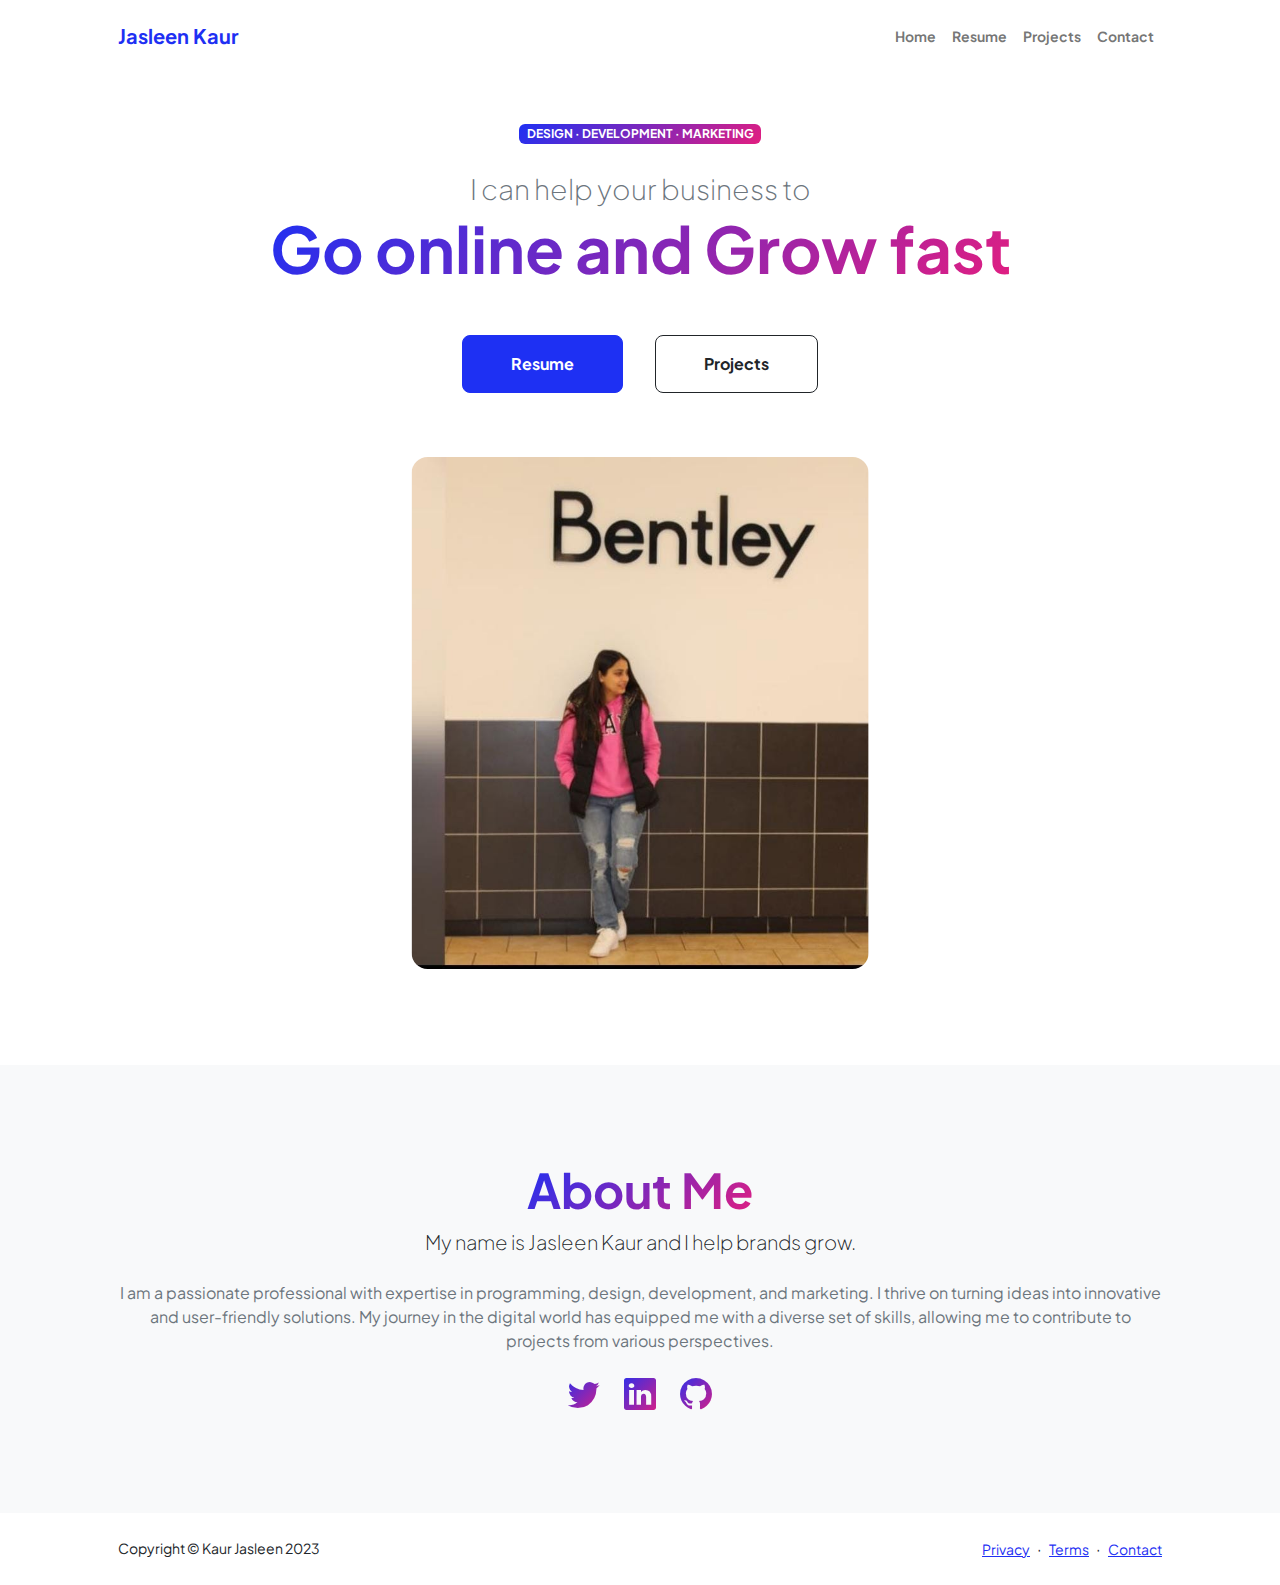
==== commit 7c15fe2c: "updated the paths to the pages" ====
--- a/index.html
+++ b/index.html
@@ -6,120 +6,47 @@
       name="viewport"
       content="width=device-width, initial-scale=1, shrink-to-fit=no"
     />
-    <meta name="description" content="Jasleen Kaur's Creative Portfolio" />
-    <meta name="author" content="Jasleen Kaur" />
-    <title>Jasleen's Portfolio</title>
-    <!-- Favicon -->
+    <meta name="description" content="" />
+    <meta name="author" content="" />
+    <title>Kaur Jasleen Portfolio</title>
+    <!-- Favicon-->
     <link rel="icon" type="image/x-icon" href="assets/favicon.ico" />
-    <!-- Google Fonts -->
+    <!-- Custom Google font-->
     <link rel="preconnect" href="https://fonts.googleapis.com" />
     <link rel="preconnect" href="https://fonts.gstatic.com" crossorigin />
     <link
-      href="https://fonts.googleapis.com/css2?family=Roboto:wght@300;400;700&display=swap"
+      href="https://fonts.googleapis.com/css2?family=Plus+Jakarta+Sans:wght@100;200;300;400;500;600;700;800;900&amp;display=swap"
       rel="stylesheet"
     />
-    <!-- Bootstrap icons -->
+    <!-- Bootstrap icons-->
     <link
       href="https://cdn.jsdelivr.net/npm/bootstrap-icons@1.8.1/font/bootstrap-icons.css"
       rel="stylesheet"
     />
-    <!-- Custom styles -->
-    <link href="css/custom-styles.css" rel="stylesheet" />
-    <!-- Core theme CSS -->
+    <!-- Core theme CSS (includes Bootstrap)-->
     <link href="css/styles.css" rel="stylesheet" />
-    <style>
-      body {
-        background-color: #f8f9fa;
-        color: #343a40;
-        font-family: "Roboto", sans-serif;
-      }
-
-      .navbar {
-        background-color: #212529;
-        box-shadow: 0 4px 6px rgba(0, 0, 0, 0.1);
-      }
-
-      .navbar-brand {
-        color: #ffffff;
-        font-weight: bold;
-      }
-
-      .navbar-nav .nav-link {
-        color: #ffffff;
-      }
-
-      .navbar-toggler-icon {
-        background-color: #ffffff;
-      }
-
-      header {
-        background-color: #007bff;
-        color: #ffffff;
-        padding: 80px 0;
-        text-align: center;
-      }
-
-      h1 {
-        color: #343a40;
-        font-size: 2.5rem;
-        margin-bottom: 20px;
-      }
-
-      .lead {
-        color: #6c757d;
-        font-size: 1.2rem;
-        margin-bottom: 40px;
-      }
-
-      .btn-primary {
-        background-color: #28a745;
-        border-color: #28a745;
-        font-weight: bold;
-      }
-
-      .btn-outline-dark {
-        color: #343a40;
-        border-color: #343a40;
-        font-weight: bold;
-      }
-
-      section {
-        background-color: #ffffff;
-        padding: 80px 0;
-      }
-
-      footer {
-        background-color: #f8f9fa;
-        color: #343a40;
-        padding: 40px 0;
-        text-align: center;
-      }
-
-      .profile-img {
-        border: 8px solid #ffffff;
-        border-radius: 50%;
-      }
-    </style>
   </head>
   <body class="d-flex flex-column h-100">
     <main class="flex-shrink-0">
-      <!-- Navigation -->
-      <nav class="navbar navbar-expand-lg navbar-dark">
-        <div class="container">
-          <a class="navbar-brand" href="index.html">Jasleen Kaur</a>
+      <!-- Navigation-->
+      <nav class="navbar navbar-expand-lg navbar-light bg-white py-3">
+        <div class="container px-5">
+          <a class="navbar-brand" href="index.html"
+            ><span class="fw-bolder text-primary">Jasleen Kaur</span></a
+          >
           <button
             class="navbar-toggler"
             type="button"
             data-bs-toggle="collapse"
-            data-bs-target="#navbarNav"
-            aria-controls="navbarNav"
+            data-bs-target="#navbarSupportedContent"
+            aria-controls="navbarSupportedContent"
             aria-expanded="false"
             aria-label="Toggle navigation"
           >
             <span class="navbar-toggler-icon"></span>
           </button>
-          <div class="collapse navbar-collapse" id="navbarNav">
-            <ul class="navbar-nav ms-auto">
+          <div class="collapse navbar-collapse" id="navbarSupportedContent">
+            <ul class="navbar-nav ms-auto mb-2 mb-lg-0 small fw-bolder">
               <li class="nav-item">
                 <a class="nav-link" href="index.html">Home</a>
               </li>
@@ -136,58 +63,120 @@
           </div>
         </div>
       </nav>
-      <!-- Header -->
+      <!-- Header-->
       <header class="py-5">
-        <div class="container">
-          <h1 class="display-2">Jasleen Kaur</h1>
-          <p class="lead">
-            Passionate about design, development, and marketing. Let's create
-            something amazing together!
-          </p>
-          <a class="btn btn-primary btn-lg" href="resume.html">Resume</a>
-          <a class="btn btn-outline-dark btn-lg" href="projects.html"
-            >Projects</a
-          >
+        <div class="container px-5 pb-5">
+          <div class="row gx-5 align-items-center">
+            <div class="col-xxl-5">
+              <!-- Header text content-->
+              <div class="text-center text-xxl-start">
+                <div
+                  class="badge bg-gradient-primary-to-secondary text-white mb-4"
+                >
+                  <div class="text-uppercase">
+                    Design &middot; Development &middot; Marketing
+                  </div>
+                </div>
+                <div class="fs-3 fw-light text-muted">
+                  I can help your business to
+                </div>
+                <h1 class="display-3 fw-bolder mb-5">
+                  <span class="text-gradient d-inline"
+                    >Go online and Grow fast</span
+                  >
+                </h1>
+                <div
+                  class="d-grid gap-3 d-sm-flex justify-content-sm-center justify-content-xxl-start mb-3"
+                >
+                  <a
+                    class="btn btn-primary btn-lg px-5 py-3 me-sm-3 fs-6 fw-bolder"
+                    href="resume.html"
+                    >Resume</a
+                  >
+                  <a
+                    class="btn btn-outline-dark btn-lg px-5 py-3 fs-6 fw-bolder"
+                    href="projects.html"
+                    >Projects</a
+                  >
+                </div>
+              </div>
+            </div>
+            <div class="col-xxl-7">
+              <!-- Header profile picture-->
+              <div class="d-flex justify-content-center mt-5 mt-xxl-0">
+                <div class="profile bg-gradient-primary-to-secondary">
+                  <!-- TIP: For best results, use a photo with a transparent background like the demo example below-->
+                  <!-- Watch a tutorial on how to do this on YouTube (link)-->
+                  <img
+                    class="profile-img rounded-4"
+                    src="assets/profile.png"
+                    alt="..."
+                  />
+                </div>
+              </div>
+            </div>
+          </div>
         </div>
       </header>
-      <!-- About Section -->
-      <section class="py-5">
-        <div class="container">
-          <div class="row justify-content-center">
-            <div class="col-md-8 text-center">
-              <h2 class="display-4">About Me</h2>
-              <p class="lead">
-                Hello! I'm Jasleen Kaur, a creative professional with a passion
-                for turning ideas into reality. My skills in design,
-                development, and marketing help businesses grow and thrive in
-                the digital world. Let's connect and explore the possibilities!
-              </p>
-              <div class="social-links">
-                <a href="#" class="text-dark"><i class="bi bi-twitter"></i></a>
-                <a href="#" class="text-dark"><i class="bi bi-linkedin"></i></a>
-                <a href="#" class="text-dark"><i class="bi bi-github"></i></a>
+      <!-- About Section-->
+      <section class="bg-light py-5">
+        <div class="container px-5">
+          <div class="row gx-5 justify-content-center">
+            <div class="col-xxl-8">
+              <div class="text-center my-5">
+                <h2 class="display-5 fw-bolder">
+                  <span class="text-gradient d-inline">About Me</span>
+                </h2>
+                <p class="lead fw-light mb-4">
+                  My name is Jasleen Kaur and I help brands grow.
+                </p>
+                <p class="text-muted">
+                  I am a passionate professional with expertise in programming,
+                  design, development, and marketing. I thrive on turning ideas
+                  into innovative and user-friendly solutions. My journey in the
+                  digital world has equipped me with a diverse set of skills,
+                  allowing me to contribute to projects from various
+                  perspectives.
+                </p>
+                <div class="d-flex justify-content-center fs-2 gap-4">
+                  <a class="text-gradient" href="#!"
+                    ><i class="bi bi-twitter"></i
+                  ></a>
+                  <a class="text-gradient" href="#!"
+                    ><i class="bi bi-linkedin"></i
+                  ></a>
+                  <a class="text-gradient" href="#!"
+                    ><i class="bi bi-github"></i
+                  ></a>
+                </div>
               </div>
             </div>
           </div>
         </div>
       </section>
     </main>
-    <!-- Footer -->
-    <footer class="py-4 mt-auto">
-      <div class="container">
-        <p>&copy; 2023 Jasleen Kaur. All rights reserved.</p>
-        <div class="footer-links">
-          <a href="#">Privacy</a>
-          <span class="mx-1">&middot;</span>
-          <a href="#">Terms</a>
-          <span class="mx-1">&middot;</span>
-          <a href="#">Contact</a>
+    <!-- Footer-->
+    <footer class="bg-white py-4 mt-auto">
+      <div class="container px-5">
+        <div
+          class="row align-items-center justify-content-between flex-column flex-sm-row"
+        >
+          <div class="col-auto">
+            <div class="small m-0">Copyright &copy; Kaur Jasleen 2023</div>
+          </div>
+          <div class="col-auto">
+            <a class="small" href="#!">Privacy</a>
+            <span class="mx-1">&middot;</span>
+            <a class="small" href="#!">Terms</a>
+            <span class="mx-1">&middot;</span>
+            <a class="small" href="#!">Contact</a>
+          </div>
         </div>
       </div>
     </footer>
-    <!-- Bootstrap core JS -->
+    <!-- Bootstrap core JS-->
     <script src="https://cdn.jsdelivr.net/npm/bootstrap@5.2.3/dist/js/bootstrap.bundle.min.js"></script>
-    <!-- Custom scripts -->
-    <script src="js/custom-scripts.js"></script>
+    <!-- Core theme JS-->
+    <script src="js/scripts.js"></script>
   </body>
 </html>
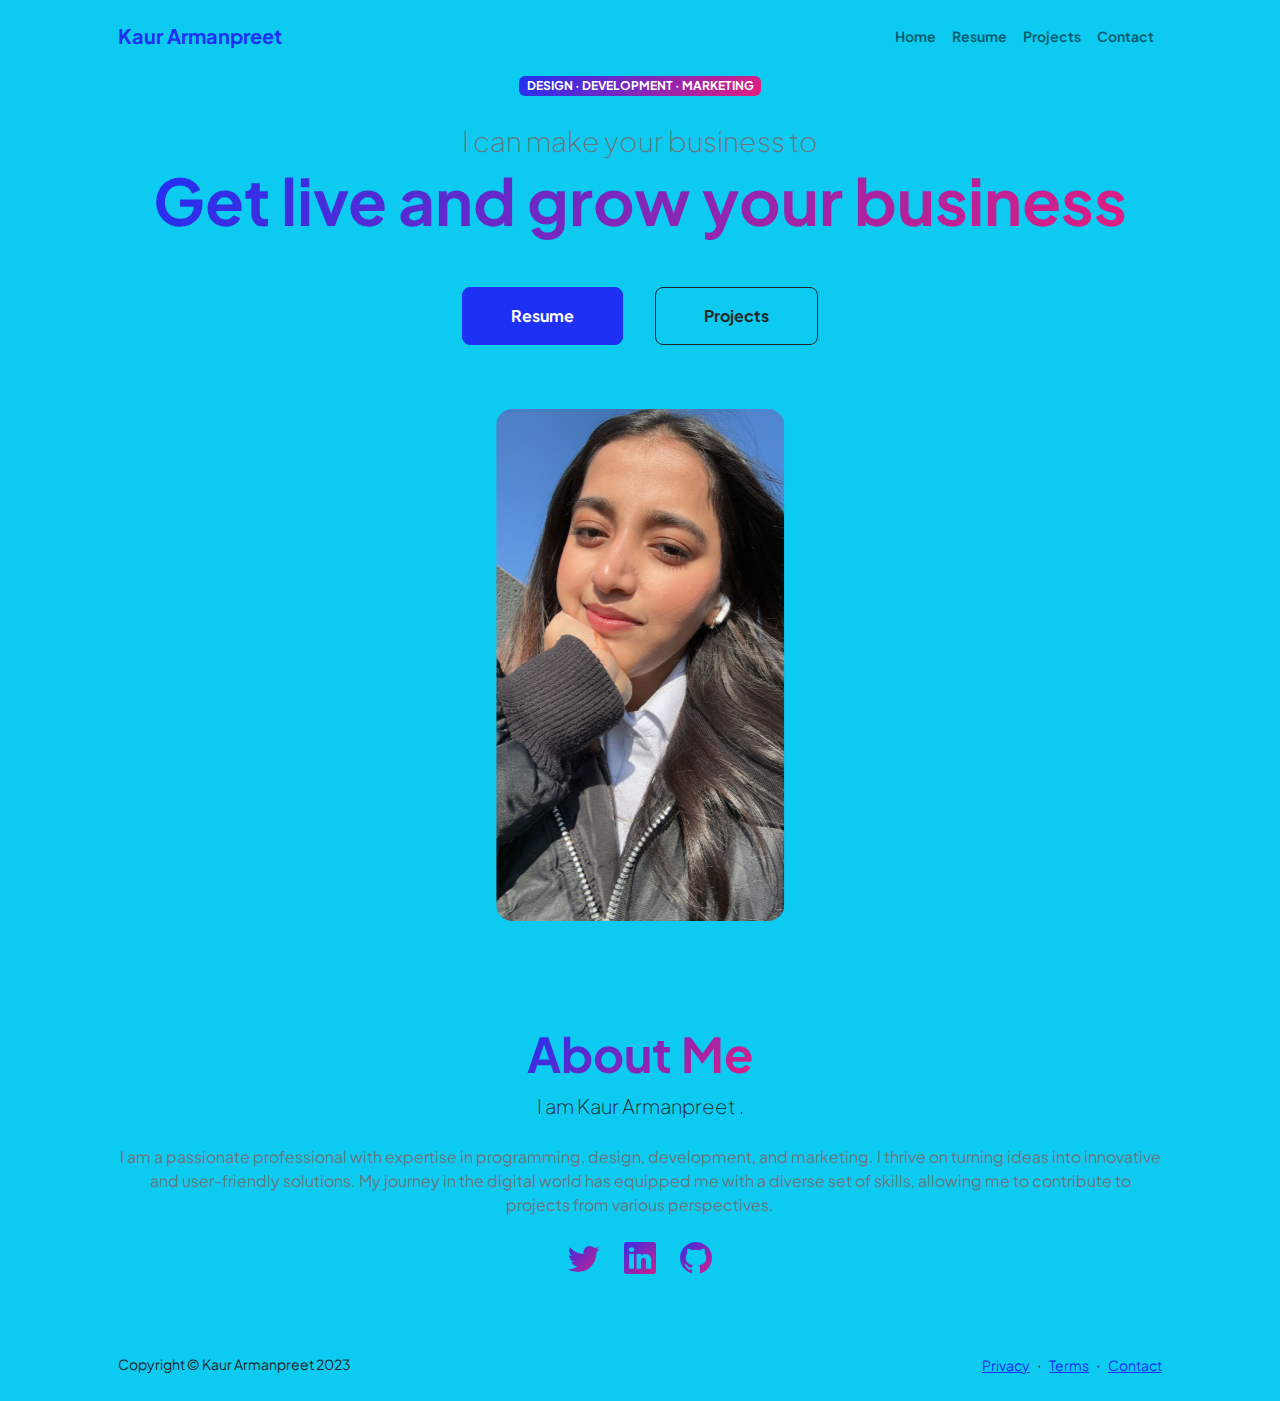
==== commit 079e296f: "added the projects" ====
--- a/index.html
+++ b/index.html
@@ -8,7 +8,7 @@
     />
     <meta name="description" content="" />
     <meta name="author" content="" />
-    <title>Kaur Jasleen Portfolio</title>
+    <title>Kaur Armanpreet Portfolio</title>
     <!-- Favicon-->
     <link rel="icon" type="image/x-icon" href="assets/favicon.ico" />
     <!-- Custom Google font-->
@@ -26,13 +26,13 @@
     <!-- Core theme CSS (includes Bootstrap)-->
     <link href="css/styles.css" rel="stylesheet" />
   </head>
-  <body class="d-flex flex-column h-100">
+  <body class="d-flex flex-column h-100 bg-info">
     <main class="flex-shrink-0">
       <!-- Navigation-->
-      <nav class="navbar navbar-expand-lg navbar-light bg-white py-3">
+      <nav class="navbar navbar-expand-lg navbar-light fixed-top bg-info py-3">
         <div class="container px-5">
           <a class="navbar-brand" href="index.html"
-            ><span class="fw-bolder text-primary">Jasleen Kaur</span></a
+            ><span class="fw-bolder text-primary">Kaur Armanpreet</span></a
           >
           <button
             class="navbar-toggler"
@@ -65,8 +65,8 @@
       </nav>
       <!-- Header-->
       <header class="py-5">
-        <div class="container px-5 pb-5">
-          <div class="row gx-5 align-items-center">
+        <div class="container px-5 pb-2">
+          <div class="row gx-5 align-items-center mt-4">
             <div class="col-xxl-5">
               <!-- Header text content-->
               <div class="text-center text-xxl-start">
@@ -78,11 +78,11 @@
                   </div>
                 </div>
                 <div class="fs-3 fw-light text-muted">
-                  I can help your business to
+                  I can make your business to
                 </div>
                 <h1 class="display-3 fw-bolder mb-5">
                   <span class="text-gradient d-inline"
-                    >Go online and Grow fast</span
+                    >Get live and grow your business</span
                   >
                 </h1>
                 <div
@@ -104,12 +104,12 @@
             <div class="col-xxl-7">
               <!-- Header profile picture-->
               <div class="d-flex justify-content-center mt-5 mt-xxl-0">
-                <div class="profile bg-gradient-primary-to-secondary">
+                <div class="profile">
                   <!-- TIP: For best results, use a photo with a transparent background like the demo example below-->
                   <!-- Watch a tutorial on how to do this on YouTube (link)-->
                   <img
                     class="profile-img rounded-4"
-                    src="assets/profile.png"
+                    src="assets/kaur.jpeg"
                     alt="..."
                   />
                 </div>
@@ -119,7 +119,7 @@
         </div>
       </header>
       <!-- About Section-->
-      <section class="bg-light py-5">
+      <section class="bg-info">
         <div class="container px-5">
           <div class="row gx-5 justify-content-center">
             <div class="col-xxl-8">
@@ -127,9 +127,7 @@
                 <h2 class="display-5 fw-bolder">
                   <span class="text-gradient d-inline">About Me</span>
                 </h2>
-                <p class="lead fw-light mb-4">
-                  My name is Jasleen Kaur and I help brands grow.
-                </p>
+                <p class="lead fw-light mb-4">I am Kaur Armanpreet .</p>
                 <p class="text-muted">
                   I am a passionate professional with expertise in programming,
                   design, development, and marketing. I thrive on turning ideas
@@ -156,13 +154,13 @@
       </section>
     </main>
     <!-- Footer-->
-    <footer class="bg-white py-4 mt-auto">
+    <footer class="bg-info py-4 mt-auto">
       <div class="container px-5">
         <div
           class="row align-items-center justify-content-between flex-column flex-sm-row"
         >
           <div class="col-auto">
-            <div class="small m-0">Copyright &copy; Kaur Jasleen 2023</div>
+            <div class="small m-0">Copyright &copy; Kaur Armanpreet 2023</div>
           </div>
           <div class="col-auto">
             <a class="small" href="#!">Privacy</a>
--- a/css/styles.css
+++ b/css/styles.css
@@ -11888,9 +11888,9 @@
   -webkit-text-fill-color: transparent;
 }
 
-.rounded-4 {
+/* .rounded-4 {
   border-radius: 1rem !important;
-}
+} */
 
 .feature {
   display: inline-flex;
@@ -11918,7 +11918,7 @@
   left: 50%;
   transform: translateX(-50%);
 }
-.profile .dots-1 {
+/* .profile .dots-1 {
   position: absolute;
   width: 3vw;
   right: 1.5vw;
@@ -11953,7 +11953,7 @@
 }
 .profile .dots-4 svg {
   fill: #1e30f3;
-}
+} */
 
 @media (min-width: 576px) {
   .profile {
